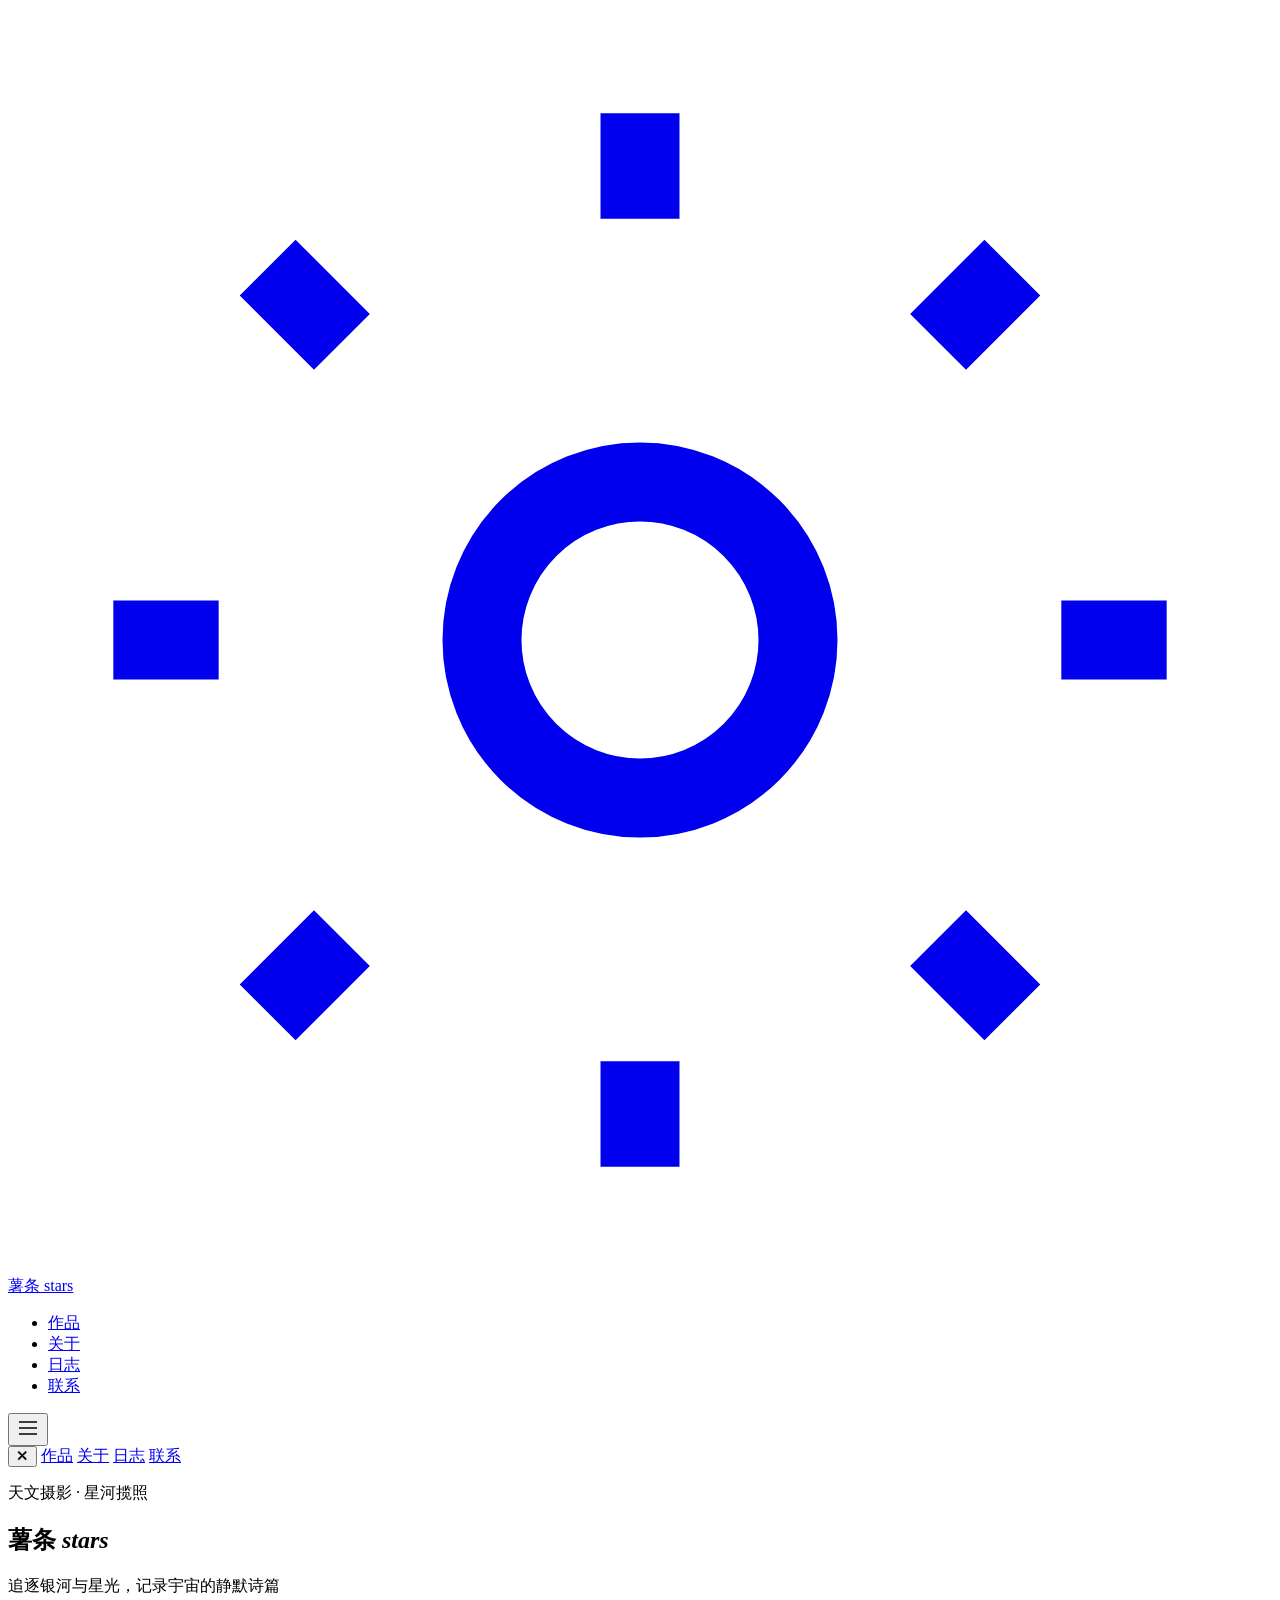
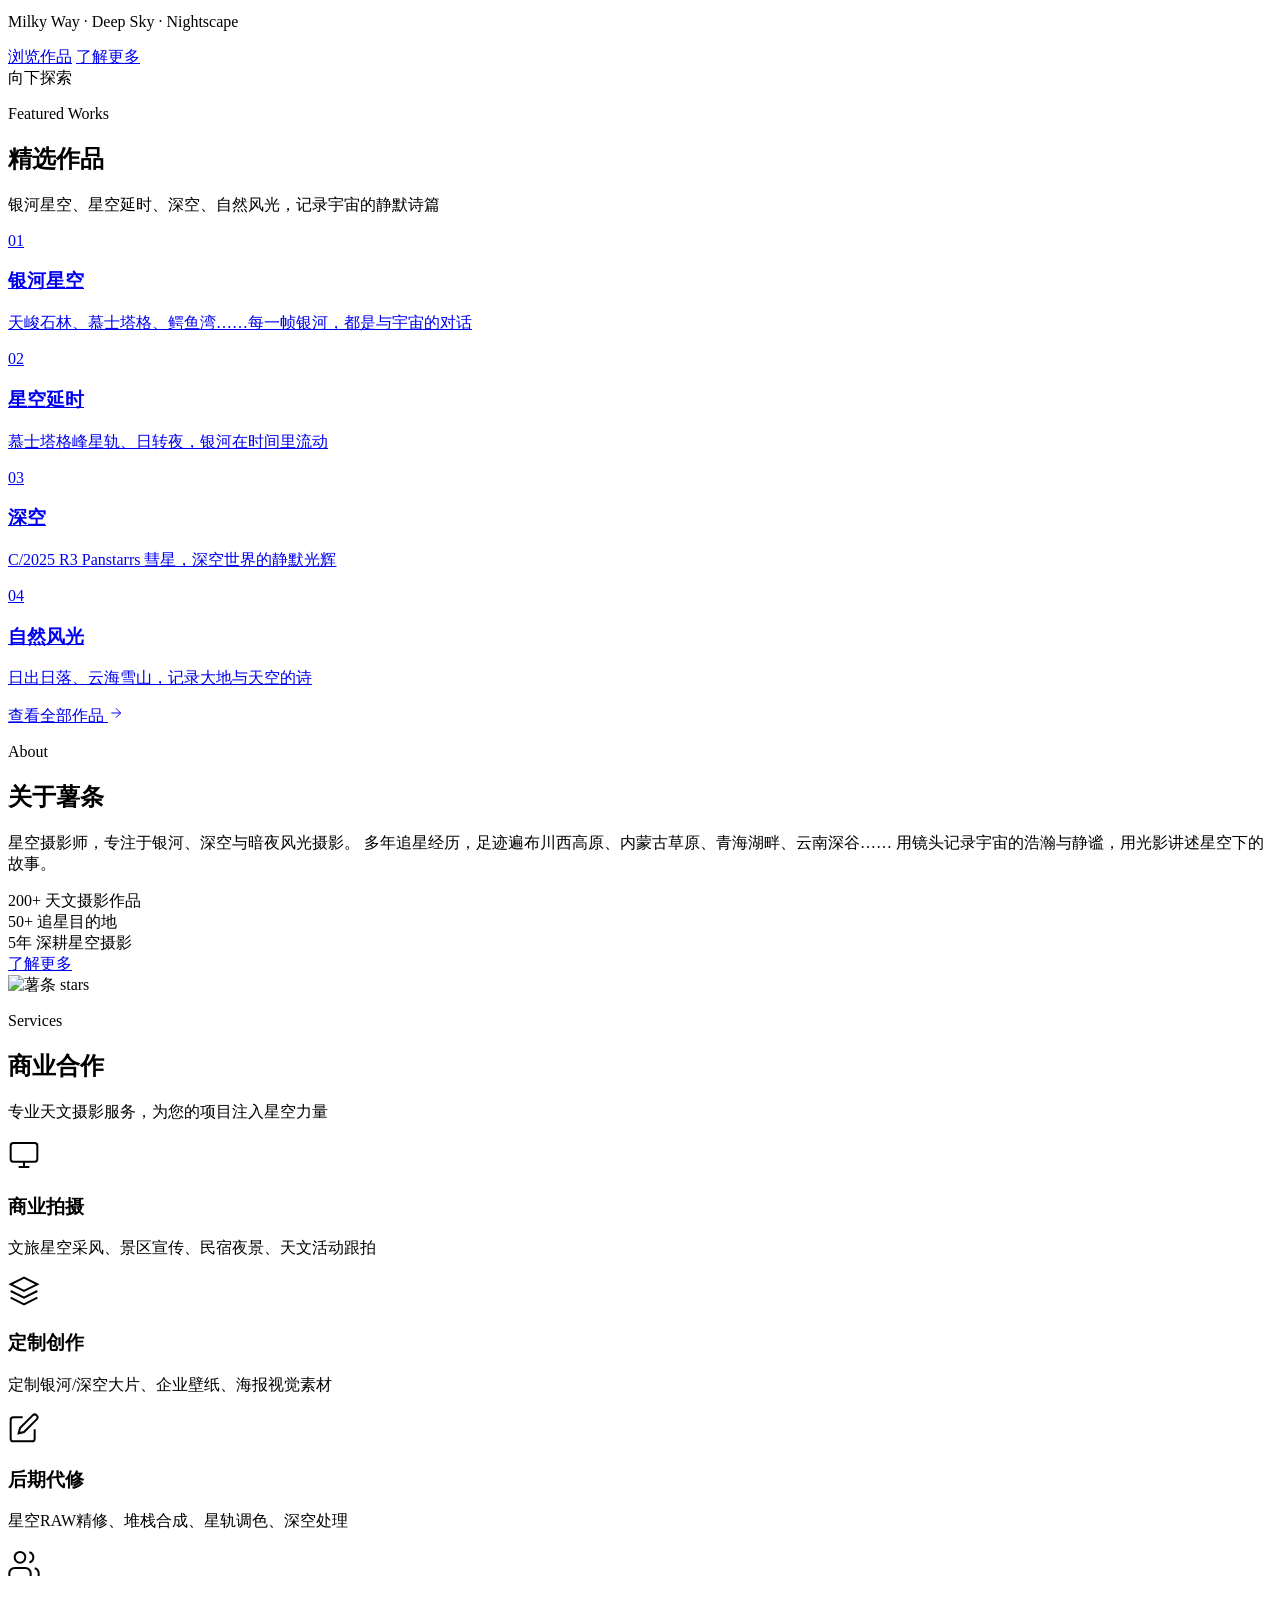
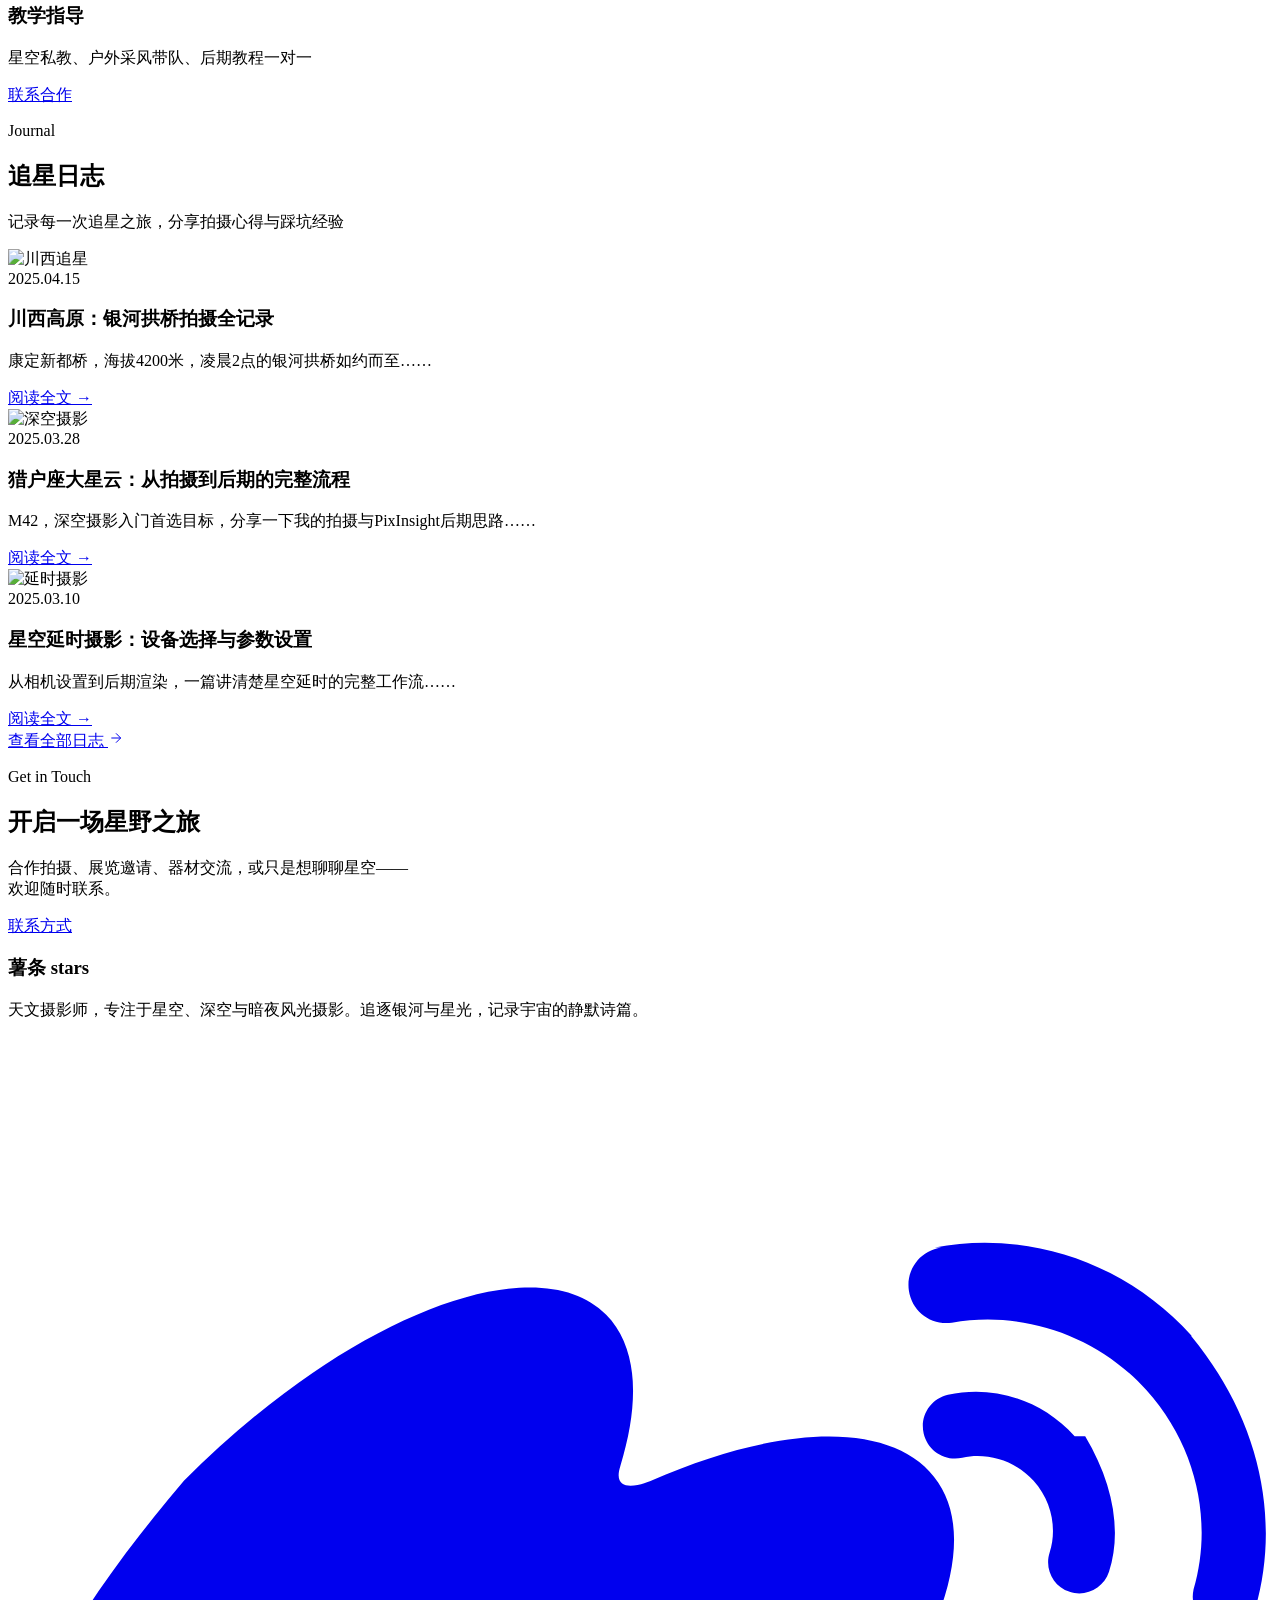
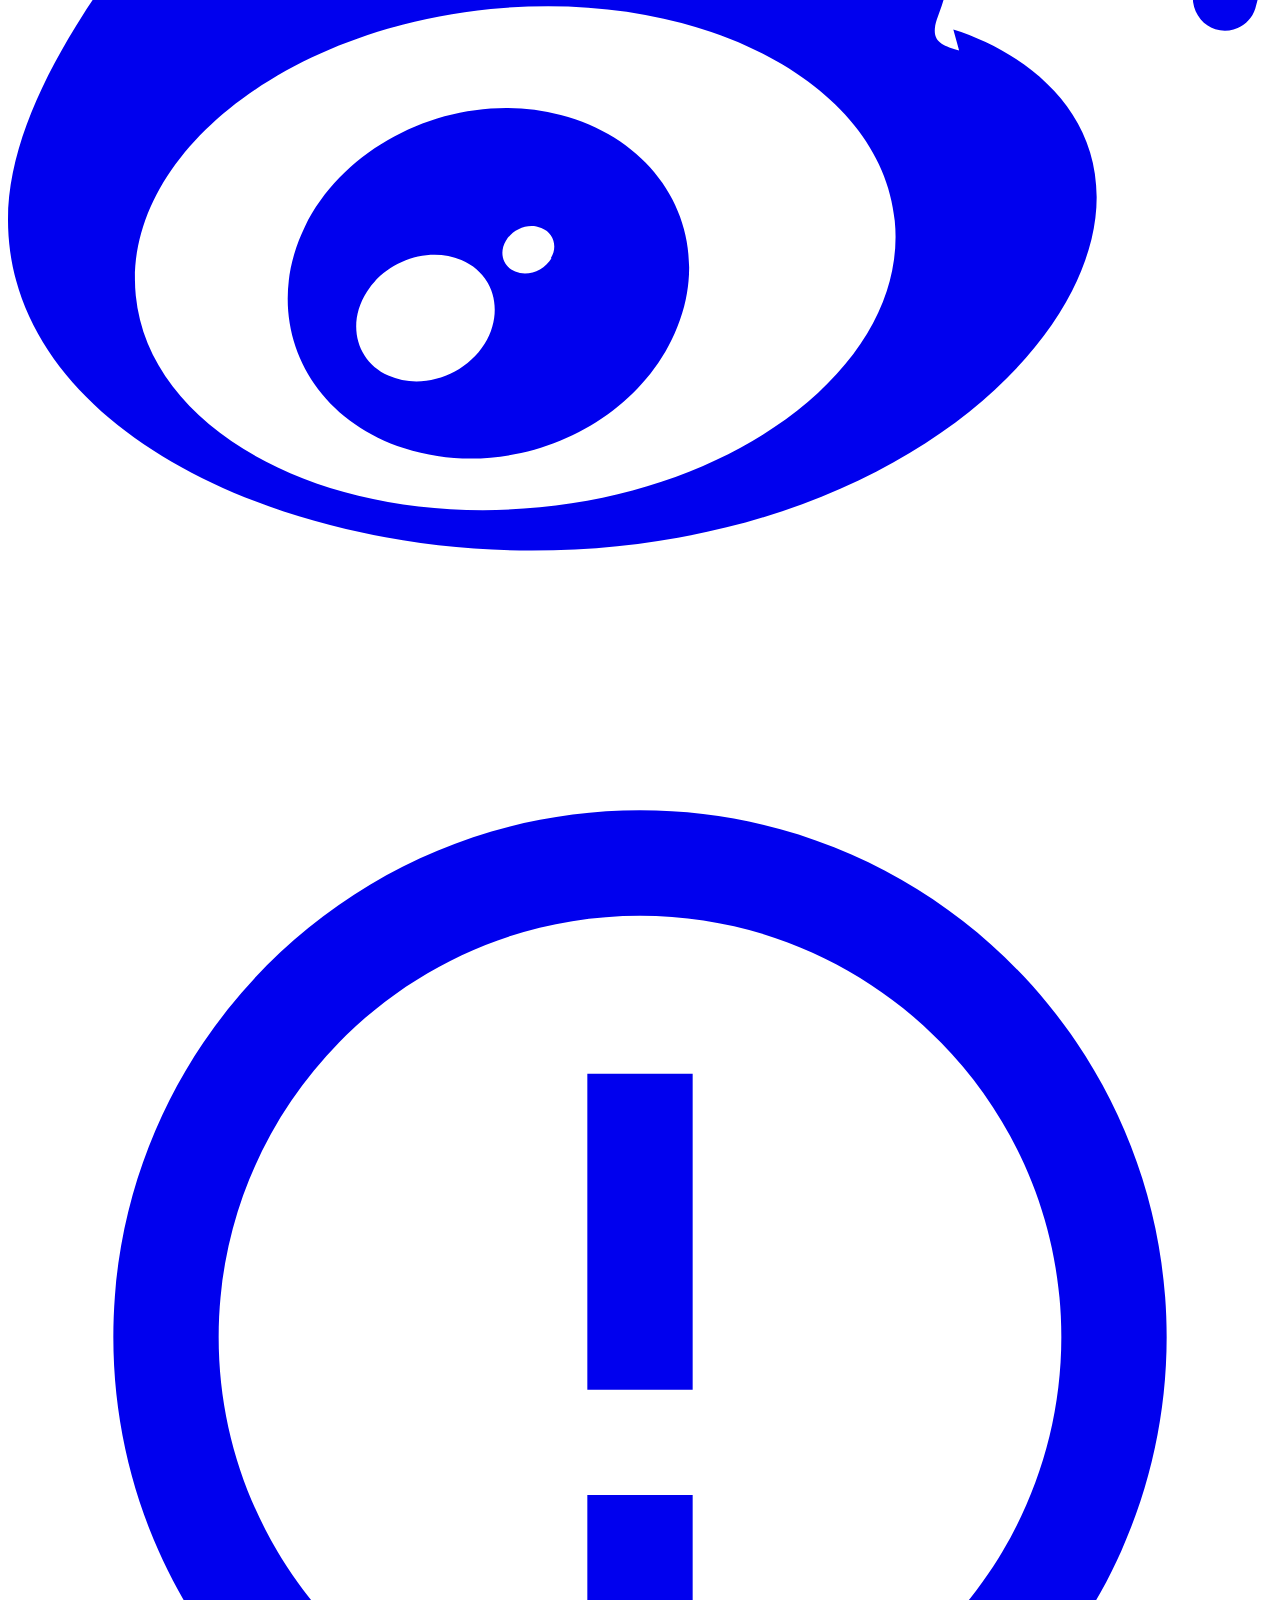
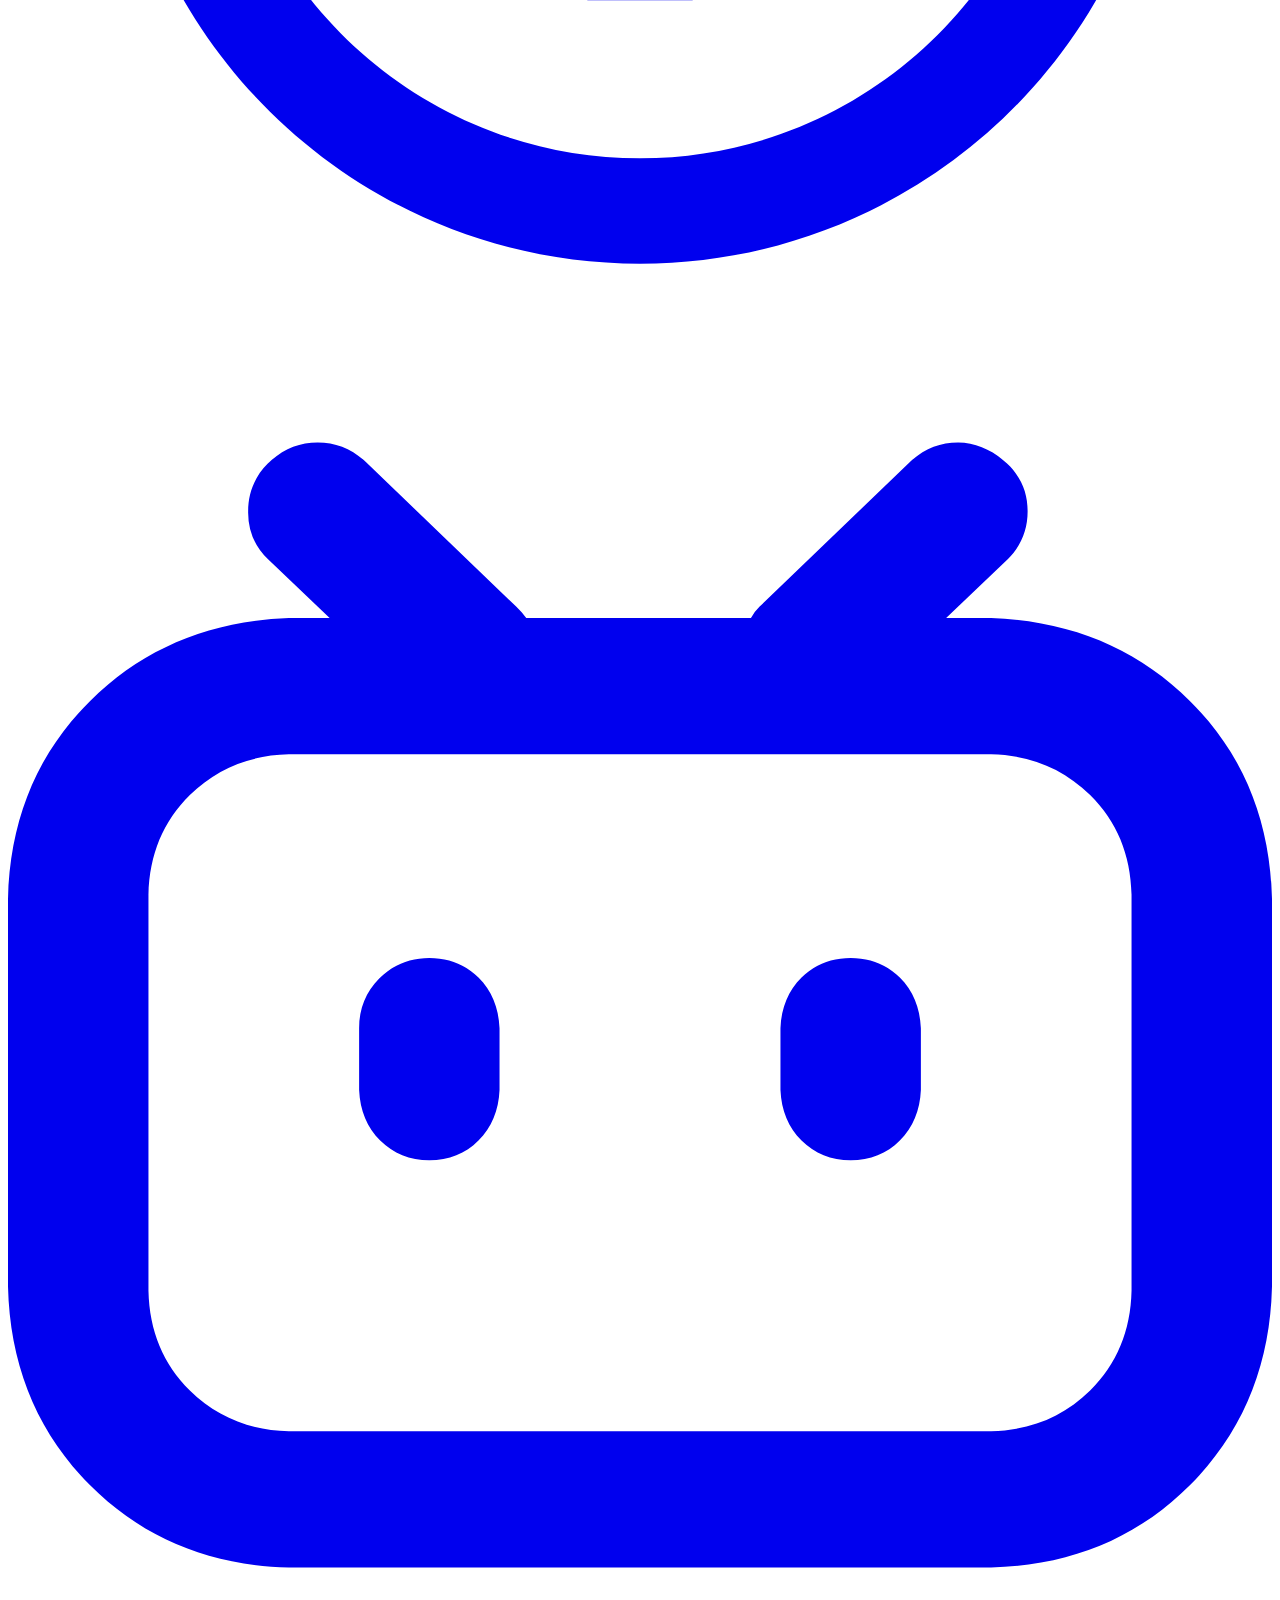
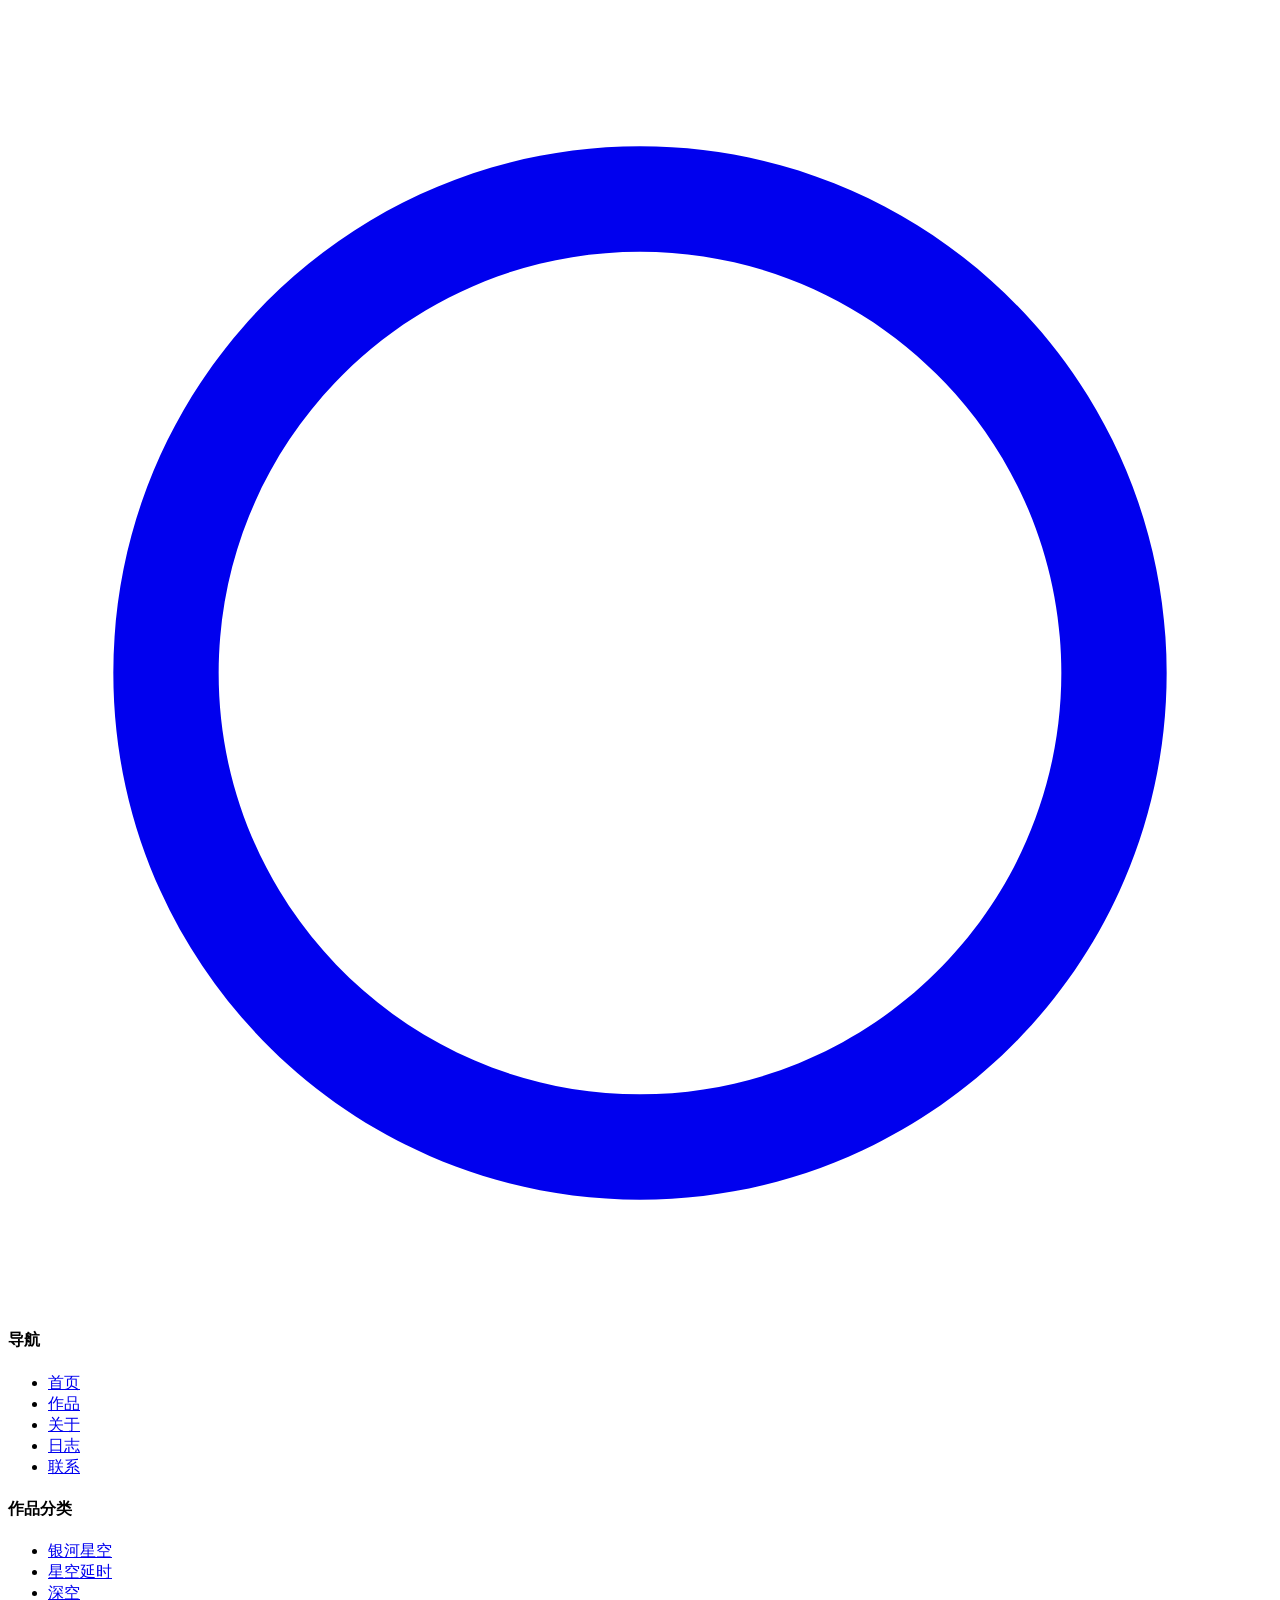
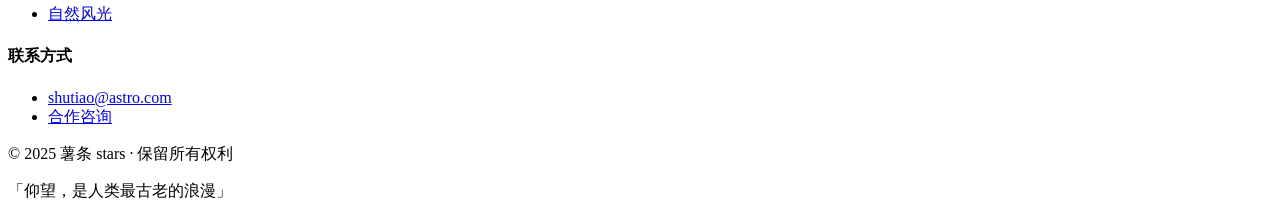
==== index.html @ 017798b6 "Add files via upload" ====
<!DOCTYPE html>
<html lang="zh-CN">
<head>
  <meta charset="UTF-8">
  <meta name="viewport" content="width=device-width, initial-scale=1.0">
  <meta name="description" content="薯条 stars — 天文摄影师，专注于星空、深空、暗夜风光摄影。追逐银河与星光，记录宇宙的静默诗篇。">
  <meta name="keywords" content="天文摄影, 星空摄影, 深空摄影, 银河, 星云, 薯条stars">
  <meta property="og:title" content="薯条 stars — 天文摄影师">
  <meta property="og:description" content="追逐银河与星光，记录宇宙的静默诗篇">
  <meta property="og:type" content="website">
  <title>薯条 stars — 天文摄影师</title>
  
  <!-- Fonts -->
  <link rel="preconnect" href="https://fonts.googleapis.com">
  <link rel="preconnect" href="https://fonts.gstatic.com" crossorigin>
  <link href="https://fonts.googleapis.com/css2?family=Cormorant+Garamond:ital,wght@0,300;0,400;0,500;0,600;1,300;1,400&family=DM+Sans:wght@300;400;500&family=DM+Mono:wght@300;400&display=swap" rel="stylesheet">
  
  <!-- Styles -->
  <link rel="stylesheet" href="css/style.css">
  <link rel="stylesheet" href="css/pages/home.css">
</head>
<body>

  <!-- Navigation -->
  <nav class="nav">
    <a href="index.html" class="nav-logo">
      <div class="nav-logo-icon">
        <svg viewBox="0 0 24 24" fill="none" stroke="currentColor" stroke-width="1.5">
          <circle cx="12" cy="12" r="3"/>
          <path d="M12 2v2m0 16v2M2 12h2m16 0h2"/>
          <path d="M4.93 4.93l1.41 1.41m11.32 11.32l1.41 1.41M4.93 19.07l1.41-1.41m11.32-11.32l1.41-1.41"/>
        </svg>
      </div>
      <span>薯条 stars</span>
    </a>
    
    <ul class="nav-links">
      <li><a href="works.html">作品</a></li>
      <li><a href="about.html">关于</a></li>
      <li><a href="journal.html">日志</a></li>
      <li><a href="contact.html">联系</a></li>
    </ul>
    
    <button class="nav-menu-btn" aria-label="打开菜单">
      <svg viewBox="0 0 24 24" fill="none" stroke="currentColor" stroke-width="1.5" width="24" height="24">
        <line x1="3" y1="6" x2="21" y2="6"/>
        <line x1="3" y1="12" x2="21" y2="12"/>
        <line x1="3" y1="18" x2="21" y2="18"/>
      </svg>
    </button>
  </nav>

  <!-- Mobile Menu -->
  <div class="mobile-menu">
    <button class="mobile-menu-close">✕</button>
    <a href="works.html">作品</a>
    <a href="about.html">关于</a>
    <a href="journal.html">日志</a>
    <a href="contact.html">联系</a>
  </div>

  <!-- Hero Section -->
  <section class="hero" id="hero">
    <div class="starfield">
      <div class="stars-layer stars-1"></div>
      <div class="stars-layer stars-2"></div>
      <div class="stars-layer stars-3"></div>
      <div class="nebula"></div>
    </div>
    
    <div class="hero-content">
      <p class="hero-label">天文摄影 · 星河揽照</p>
      <h1 class="hero-name">
        薯条 <em>stars</em>
      </h1>
      <p class="hero-subtitle">追逐银河与星光，记录宇宙的静默诗篇</p>
      <div class="hero-divider"></div>
      <p class="hero-tagline">Milky Way · Deep Sky · Nightscape</p>
      
      <div class="hero-actions">
        <a href="works.html" class="btn btn-primary">浏览作品</a>
        <a href="about.html" class="btn btn-secondary">了解更多</a>
      </div>
    </div>
    
    <div class="hero-scroll">
      <span>向下探索</span>
      <div class="scroll-line"></div>
    </div>
  </section>

  <!-- Featured Works Section -->
  <section class="section featured-section" id="featured">
    <div class="container">
      <div class="section-header reveal">
        <p class="section-label">Featured Works</p>
        <h2 class="section-title">精选作品</h2>
        <p class="section-subtitle">银河星空、星空延时、深空、自然风光，记录宇宙的静默诗篇</p>
      </div>
      
      <div class="featured-grid">
        <!-- Featured 01 - 银河星空 -->
        <a href="works.html#milkyway" class="featured-card reveal">
          <div class="featured-card-bg" style="background-image: url('works/images/天峻石林银河拱桥.jpg')"></div>
          <div class="featured-card-overlay"></div>
          <div class="featured-card-content">
            <span class="featured-card-num">01</span>
            <h3 class="featured-card-title">银河星空</h3>
            <p class="featured-card-desc">天峻石林、慕士塔格、鳄鱼湾……每一帧银河，都是与宇宙的对话</p>
          </div>
        </a>
        
        <!-- Featured 02 - 星空延时 -->
        <a href="works.html#timelapse" class="featured-card reveal reveal-delay-1">
          <div class="featured-card-bg" style="background-image: url('works/images/新疆鳄鱼湾冬季星空.jpg')"></div>
          <div class="featured-card-overlay"></div>
          <div class="featured-card-content">
            <span class="featured-card-num">02</span>
            <h3 class="featured-card-title">星空延时</h3>
            <p class="featured-card-desc">慕士塔格峰星轨、日转夜，银河在时间里流动</p>
          </div>
        </a>
        
        <!-- Featured 03 - 深空 -->
        <a href="works.html#deepsky" class="featured-card reveal reveal-delay-2">
          <div class="featured-card-bg" style="background-image: url('works/images/深空-Panstars彗星.jpg')"></div>
          <div class="featured-card-overlay"></div>
          <div class="featured-card-content">
            <span class="featured-card-num">03</span>
            <h3 class="featured-card-title">深空</h3>
            <p class="featured-card-desc">C/2025 R3 Panstarrs 彗星，深空世界的静默光辉</p>
          </div>
        </a>
        
        <!-- Featured 04 - 自然风光 -->
        <a href="works.html#landscape" class="featured-card reveal reveal-delay-3">
          <div class="featured-card-bg" style="background-image: url('works/images/星光灌溉翡翠湖.jpg')"></div>
          <div class="featured-card-overlay"></div>
          <div class="featured-card-content">
            <span class="featured-card-num">04</span>
            <h3 class="featured-card-title">自然风光</h3>
            <p class="featured-card-desc">日出日落、云海雪山，记录大地与天空的诗</p>
          </div>
        </a>
      </div>
      
      <div class="section-footer reveal">
        <a href="works.html" class="btn btn-ghost">
          查看全部作品
          <svg width="16" height="16" viewBox="0 0 24 24" fill="none" stroke="currentColor" stroke-width="1.5">
            <path d="M5 12h14m-7-7l7 7-7 7"/>
          </svg>
        </a>
      </div>
    </div>
  </section>

  <!-- About Preview Section -->
  <section class="section about-preview-section">
    <div class="container">
      <div class="about-preview-grid">
        <div class="about-preview-content reveal">
          <p class="section-label">About</p>
          <h2 class="section-title">关于薯条</h2>
          <p class="about-preview-text">
            星空摄影师，专注于银河、深空与暗夜风光摄影。
            多年追星经历，足迹遍布川西高原、内蒙古草原、青海湖畔、云南深谷……
            用镜头记录宇宙的浩瀚与静谧，用光影讲述星空下的故事。
          </p>
          <div class="about-preview-stats">
            <div class="stat-item">
              <span class="stat-num">200+</span>
              <span class="stat-label">天文摄影作品</span>
            </div>
            <div class="stat-item">
              <span class="stat-num">50+</span>
              <span class="stat-label">追星目的地</span>
            </div>
            <div class="stat-item">
              <span class="stat-num">5年</span>
              <span class="stat-label">深耕星空摄影</span>
            </div>
          </div>
          <a href="about.html" class="btn btn-secondary">了解更多</a>
        </div>
        <div class="about-preview-image reveal reveal-delay-2">
          <div class="about-image-frame">
            <img src="https://images.unsplash.com/photo-1451187580459-43490279c0fa?w=600&q=80" alt="薯条 stars">
          </div>
        </div>
      </div>
    </div>
  </section>

  <!-- Services Preview Section -->
  <section class="section services-preview-section">
    <div class="container">
      <div class="section-header text-center reveal">
        <p class="section-label">Services</p>
        <h2 class="section-title">商业合作</h2>
        <p class="section-subtitle">专业天文摄影服务，为您的项目注入星空力量</p>
      </div>
      
      <div class="services-grid">
        <div class="service-card reveal">
          <div class="service-icon">
            <svg viewBox="0 0 24 24" fill="none" stroke="currentColor" stroke-width="1.5" width="32" height="32">
              <rect x="2" y="3" width="20" height="14" rx="2"/>
              <path d="M8 21h8m-4-4v4"/>
            </svg>
          </div>
          <h3 class="service-title">商业拍摄</h3>
          <p class="service-desc">文旅星空采风、景区宣传、民宿夜景、天文活动跟拍</p>
        </div>
        
        <div class="service-card reveal reveal-delay-1">
          <div class="service-icon">
            <svg viewBox="0 0 24 24" fill="none" stroke="currentColor" stroke-width="1.5" width="32" height="32">
              <path d="M12 2L2 7l10 5 10-5-10-5z"/>
              <path d="M2 17l10 5 10-5"/>
              <path d="M2 12l10 5 10-5"/>
            </svg>
          </div>
          <h3 class="service-title">定制创作</h3>
          <p class="service-desc">定制银河/深空大片、企业壁纸、海报视觉素材</p>
        </div>
        
        <div class="service-card reveal reveal-delay-2">
          <div class="service-icon">
            <svg viewBox="0 0 24 24" fill="none" stroke="currentColor" stroke-width="1.5" width="32" height="32">
              <path d="M11 4H4a2 2 0 00-2 2v14a2 2 0 002 2h14a2 2 0 002-2v-7"/>
              <path d="M18.5 2.5a2.121 2.121 0 013 3L12 15l-4 1 1-4 9.5-9.5z"/>
            </svg>
          </div>
          <h3 class="service-title">后期代修</h3>
          <p class="service-desc">星空RAW精修、堆栈合成、星轨调色、深空处理</p>
        </div>
        
        <div class="service-card reveal reveal-delay-3">
          <div class="service-icon">
            <svg viewBox="0 0 24 24" fill="none" stroke="currentColor" stroke-width="1.5" width="32" height="32">
              <path d="M17 21v-2a4 4 0 00-4-4H5a4 4 0 00-4 4v2"/>
              <circle cx="9" cy="7" r="4"/>
              <path d="M23 21v-2a4 4 0 00-3-3.87m-4-12a4 4 0 010 7.75"/>
            </svg>
          </div>
          <h3 class="service-title">教学指导</h3>
          <p class="service-desc">星空私教、户外采风带队、后期教程一对一</p>
        </div>
      </div>
      
      <div class="section-footer text-center reveal">
        <a href="contact.html" class="btn btn-primary">联系合作</a>
      </div>
    </div>
  </section>

  <!-- Journal Preview Section -->
  <section class="section journal-preview-section">
    <div class="container">
      <div class="section-header reveal">
        <p class="section-label">Journal</p>
        <h2 class="section-title">追星日志</h2>
        <p class="section-subtitle">记录每一次追星之旅，分享拍摄心得与踩坑经验</p>
      </div>
      
      <div class="journal-grid">
        <article class="journal-card reveal">
          <div class="journal-card-image">
            <img src="https://images.unsplash.com/photo-1419242902214-272b3f66ee7a?w=600&q=80" alt="川西追星">
          </div>
          <div class="journal-card-content">
            <span class="journal-card-date">2025.04.15</span>
            <h3 class="journal-card-title">川西高原：银河拱桥拍摄全记录</h3>
            <p class="journal-card-excerpt">康定新都桥，海拔4200米，凌晨2点的银河拱桥如约而至……</p>
            <a href="journal.html" class="journal-card-link">阅读全文 →</a>
          </div>
        </article>
        
        <article class="journal-card reveal reveal-delay-1">
          <div class="journal-card-image">
            <img src="https://images.unsplash.com/photo-1462331940025-496dfbfc7564?w=600&q=80" alt="深空摄影">
          </div>
          <div class="journal-card-content">
            <span class="journal-card-date">2025.03.28</span>
            <h3 class="journal-card-title">猎户座大星云：从拍摄到后期的完整流程</h3>
            <p class="journal-card-excerpt">M42，深空摄影入门首选目标，分享一下我的拍摄与PixInsight后期思路……</p>
            <a href="journal.html" class="journal-card-link">阅读全文 →</a>
          </div>
        </article>
        
        <article class="journal-card reveal reveal-delay-2">
          <div class="journal-card-image">
            <img src="https://images.unsplash.com/photo-1507400492013-162706c8c05e?w=600&q=80" alt="延时摄影">
          </div>
          <div class="journal-card-content">
            <span class="journal-card-date">2025.03.10</span>
            <h3 class="journal-card-title">星空延时摄影：设备选择与参数设置</h3>
            <p class="journal-card-excerpt">从相机设置到后期渲染，一篇讲清楚星空延时的完整工作流……</p>
            <a href="journal.html" class="journal-card-link">阅读全文 →</a>
          </div>
        </article>
      </div>
      
      <div class="section-footer reveal">
        <a href="journal.html" class="btn btn-ghost">
          查看全部日志
          <svg width="16" height="16" viewBox="0 0 24 24" fill="none" stroke="currentColor" stroke-width="1.5">
            <path d="M5 12h14m-7-7l7 7-7 7"/>
          </svg>
        </a>
      </div>
    </div>
  </section>

  <!-- CTA Section -->
  <section class="section cta-section">
    <div class="container-narrow text-center">
      <div class="reveal">
        <p class="section-label">Get in Touch</p>
        <h2 class="section-title">开启一场星野之旅</h2>
        <p class="section-subtitle mb-xl">
          合作拍摄、展览邀请、器材交流，或只是想聊聊星空——<br>
          欢迎随时联系。
        </p>
        <a href="contact.html" class="btn btn-primary">联系方式</a>
      </div>
    </div>
  </section>

  <!-- Footer -->
  <footer class="footer">
    <div class="container">
      <div class="footer-grid">
        <div class="footer-brand-col">
          <h3 class="footer-brand">薯条 stars</h3>
          <p class="footer-desc">天文摄影师，专注于星空、深空与暗夜风光摄影。追逐银河与星光，记录宇宙的静默诗篇。</p>
          <div class="social-links">
            <a href="#" class="social-link" aria-label="微博">
              <svg viewBox="0 0 24 24" fill="currentColor">
                <path d="M10.098 20.323c-3.977.391-7.414-1.406-7.672-4.02-.259-2.609 2.759-5.047 6.74-5.441 3.979-.394 7.413 1.404 7.671 4.018.259 2.6-2.759 5.049-6.739 5.443zM9.05 17.219c-.384.616-1.208.884-1.829.602-.612-.279-.793-.991-.406-1.593.379-.595 1.176-.861 1.793-.601.622.263.82.972.442 1.592zm1.27-1.627c-.141.237-.449.353-.689.253-.236-.09-.313-.361-.177-.586.138-.227.436-.346.672-.24.239.09.315.36.18.573h.014zm.176-2.719c-1.893-.493-4.033.45-4.857 2.118-.836 1.704-.026 3.591 1.886 4.21 1.983.64 4.318-.341 5.132-2.179.8-1.793-.201-3.642-2.161-4.149zm7.563-1.224c-.346-.105-.579-.18-.401-.649.386-1.026.426-1.911.003-2.543-.793-1.188-2.962-1.125-5.451-.032 0 0-.782.344-.583-.281.381-1.236.324-2.272-.269-2.871-1.349-1.361-4.938.051-8.018 3.155C1.603 10.476 0 12.815 0 14.858c0 3.908 5.023 6.286 9.94 6.286 6.445 0 10.731-3.74 10.731-6.71 0-1.795-1.515-2.81-2.722-3.185zM22.469 5.668c-1.273-1.414-3.154-2.002-4.873-1.671l.122-.0016c-.396.057-.67.42-.613.816.057.396.42.67.816.613 1.304-.233 2.733.213 3.697 1.283.967 1.073 1.262 2.523.893 3.78-.07.325.097.657.412.758.318.1.66-.077.76-.395.482-1.674.1-3.575-1.214-5.168zm-2.216 1.912c-.632-.701-1.558-.979-2.406-.786-.33.075-.537.404-.461.734.075.33.404.537.734.461.467-.106 1.005.052 1.353.438.347.385.449.911.305 1.361-.101.311.069.646.38.747.311.102.646-.069.747-.38.256-.794.063-1.712-.452-2.575z"/>
              </svg>
            </a>
            <a href="#" class="social-link" aria-label="小红书">
              <svg viewBox="0 0 24 24" fill="currentColor">
                <path d="M12 2C6.48 2 2 6.48 2 12s4.48 10 10 10 10-4.48 10-10S17.52 2 12 2zm0 18c-4.41 0-8-3.59-8-8s3.59-8 8-8 8 3.59 8 8-3.59 8-8 8zm-1-13h2v6h-2zm0 8h2v2h-2z"/>
              </svg>
            </a>
            <a href="#" class="social-link" aria-label="B站">
              <svg viewBox="0 0 24 24" fill="currentColor">
                <path d="M17.813 4.653h.854c1.51.054 2.769.578 3.773 1.574 1.004.995 1.524 2.249 1.56 3.76v7.36c-.036 1.51-.556 2.769-1.56 3.773s-2.262 1.524-3.773 1.56H5.333c-1.51-.036-2.769-.556-3.773-1.56S.036 18.858 0 17.347v-7.36c.036-1.511.556-2.765 1.56-3.76 1.004-.996 2.262-1.52 3.773-1.574h.774l-1.174-1.12a1.234 1.234 0 0 1-.373-.906c0-.356.124-.658.373-.907l.027-.027c.267-.249.573-.373.92-.373.347 0 .653.124.92.373L9.653 4.44c.071.071.134.142.187.213h4.267a.836.836 0 0 1 .16-.213l2.853-2.747c.267-.249.573-.373.92-.373.347 0 .662.151.929.4.267.249.391.551.391.907 0 .355-.124.657-.373.906L17.813 4.653zM5.333 7.24c-.746.018-1.373.276-1.88.773-.506.498-.769 1.13-.786 1.894v7.52c.017.764.28 1.395.786 1.893.507.498 1.134.756 1.88.773h13.334c.746-.017 1.373-.275 1.88-.773.506-.498.769-1.129.786-1.893v-7.52c-.017-.765-.28-1.396-.786-1.894-.507-.497-1.134-.755-1.88-.773H5.333zM8 11.107c.373 0 .684.124.933.373.25.249.383.569.4.96v1.173c-.017.391-.15.711-.4.96-.249.25-.56.374-.933.374s-.684-.125-.933-.374c-.25-.249-.383-.569-.4-.96V12.44c0-.373.129-.689.386-.947.258-.257.574-.386.947-.386zm8 0c.373 0 .684.124.933.373.25.249.383.569.4.96v1.173c-.017.391-.15.711-.4.96-.249.25-.56.374-.933.374s-.684-.125-.933-.374c-.25-.249-.383-.569-.4-.96V12.44c.017-.391.15-.711.4-.96.249-.249.56-.373.933-.373z"/>
              </svg>
            </a>
            <a href="#" class="social-link" aria-label="500px">
              <svg viewBox="0 0 24 24" fill="currentColor">
                <path d="M12 2C6.48 2 2 6.48 2 12s4.48 10 10 10 10-4.48 10-10S17.52 2 12 2zm0 18c-4.41 0-8-3.59-8-8s3.59-8 8-8 8 3.59 8 8-3.59 8-8 8z"/>
              </svg>
            </a>
          </div>
        </div>
        
        <div class="footer-nav-col">
          <h4 class="footer-title">导航</h4>
          <ul class="footer-links">
            <li><a href="index.html">首页</a></li>
            <li><a href="works.html">作品</a></li>
            <li><a href="about.html">关于</a></li>
            <li><a href="journal.html">日志</a></li>
            <li><a href="contact.html">联系</a></li>
          </ul>
        </div>
        
        <div class="footer-nav-col">
          <h4 class="footer-title">作品分类</h4>
          <ul class="footer-links">
            <li><a href="works.html#milkyway">银河星空</a></li>
            <li><a href="works.html#timelapse">星空延时</a></li>
            <li><a href="works.html#deepsky">深空</a></li>
            <li><a href="works.html#landscape">自然风光</a></li>
          </ul>
        </div>
        
        <div class="footer-nav-col">
          <h4 class="footer-title">联系方式</h4>
          <ul class="footer-links">
            <li><a href="mailto:shutiao@astro.com">shutiao@astro.com</a></li>
            <li><a href="contact.html">合作咨询</a></li>
          </ul>
        </div>
      </div>
      
      <div class="footer-bottom">
        <p class="footer-copyright">© 2025 薯条 stars · 保留所有权利</p>
        <p class="footer-quote">「仰望，是人类最古老的浪漫」</p>
      </div>
    </div>
  </footer>

  <!-- Scripts -->
  <script src="js/main.js"></script>
</body>
</html>
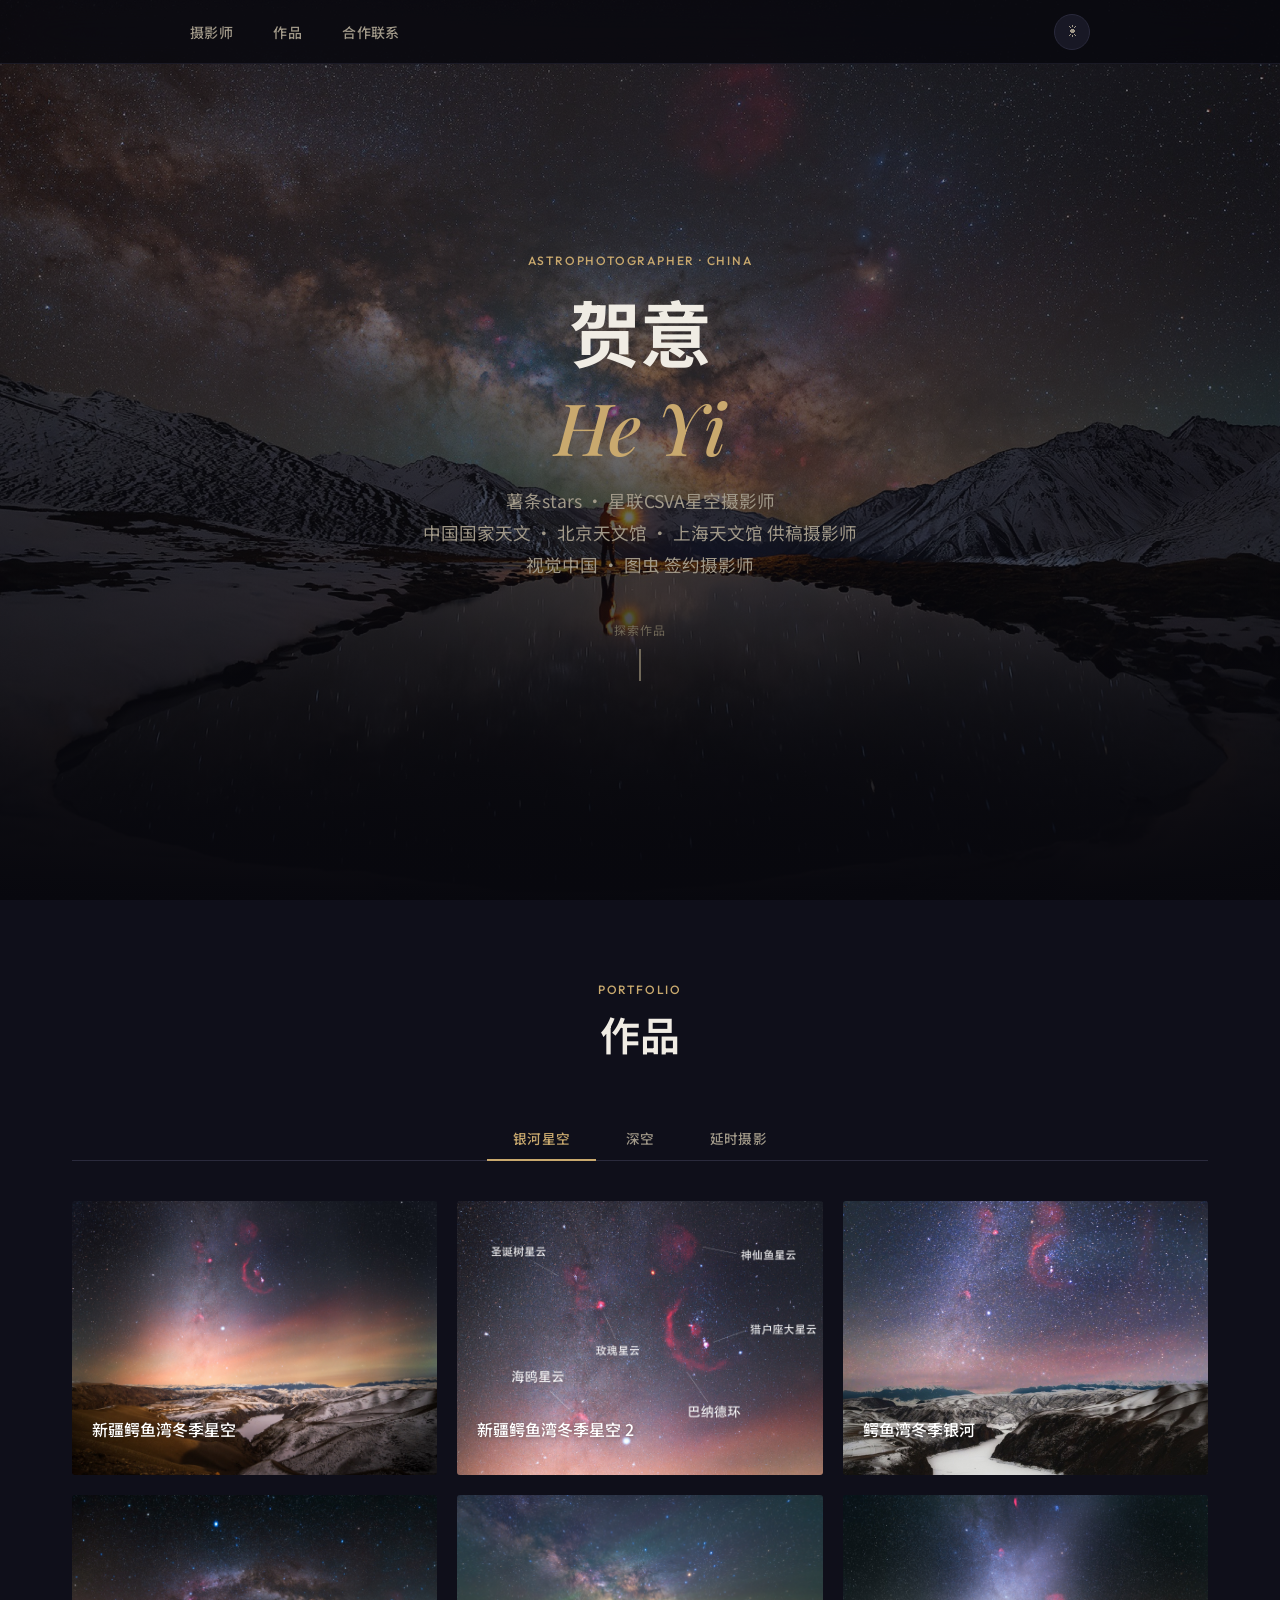
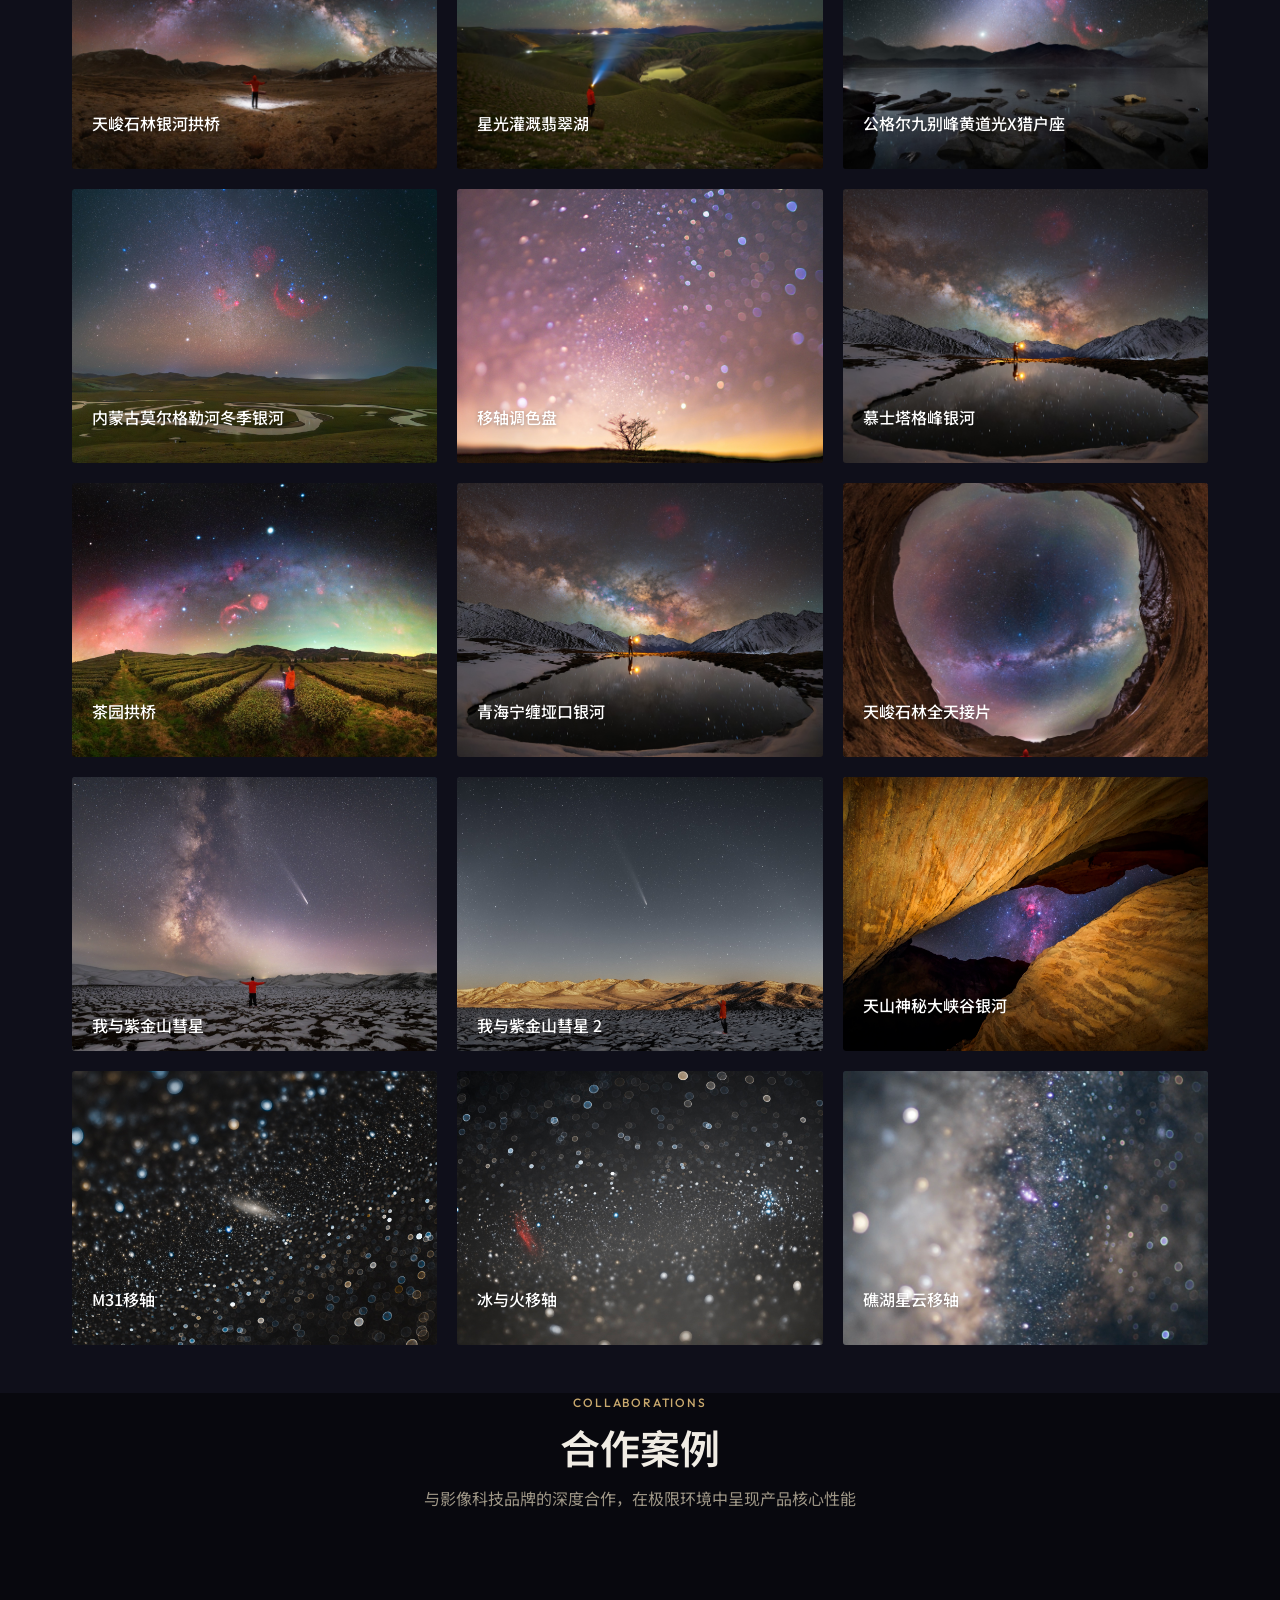
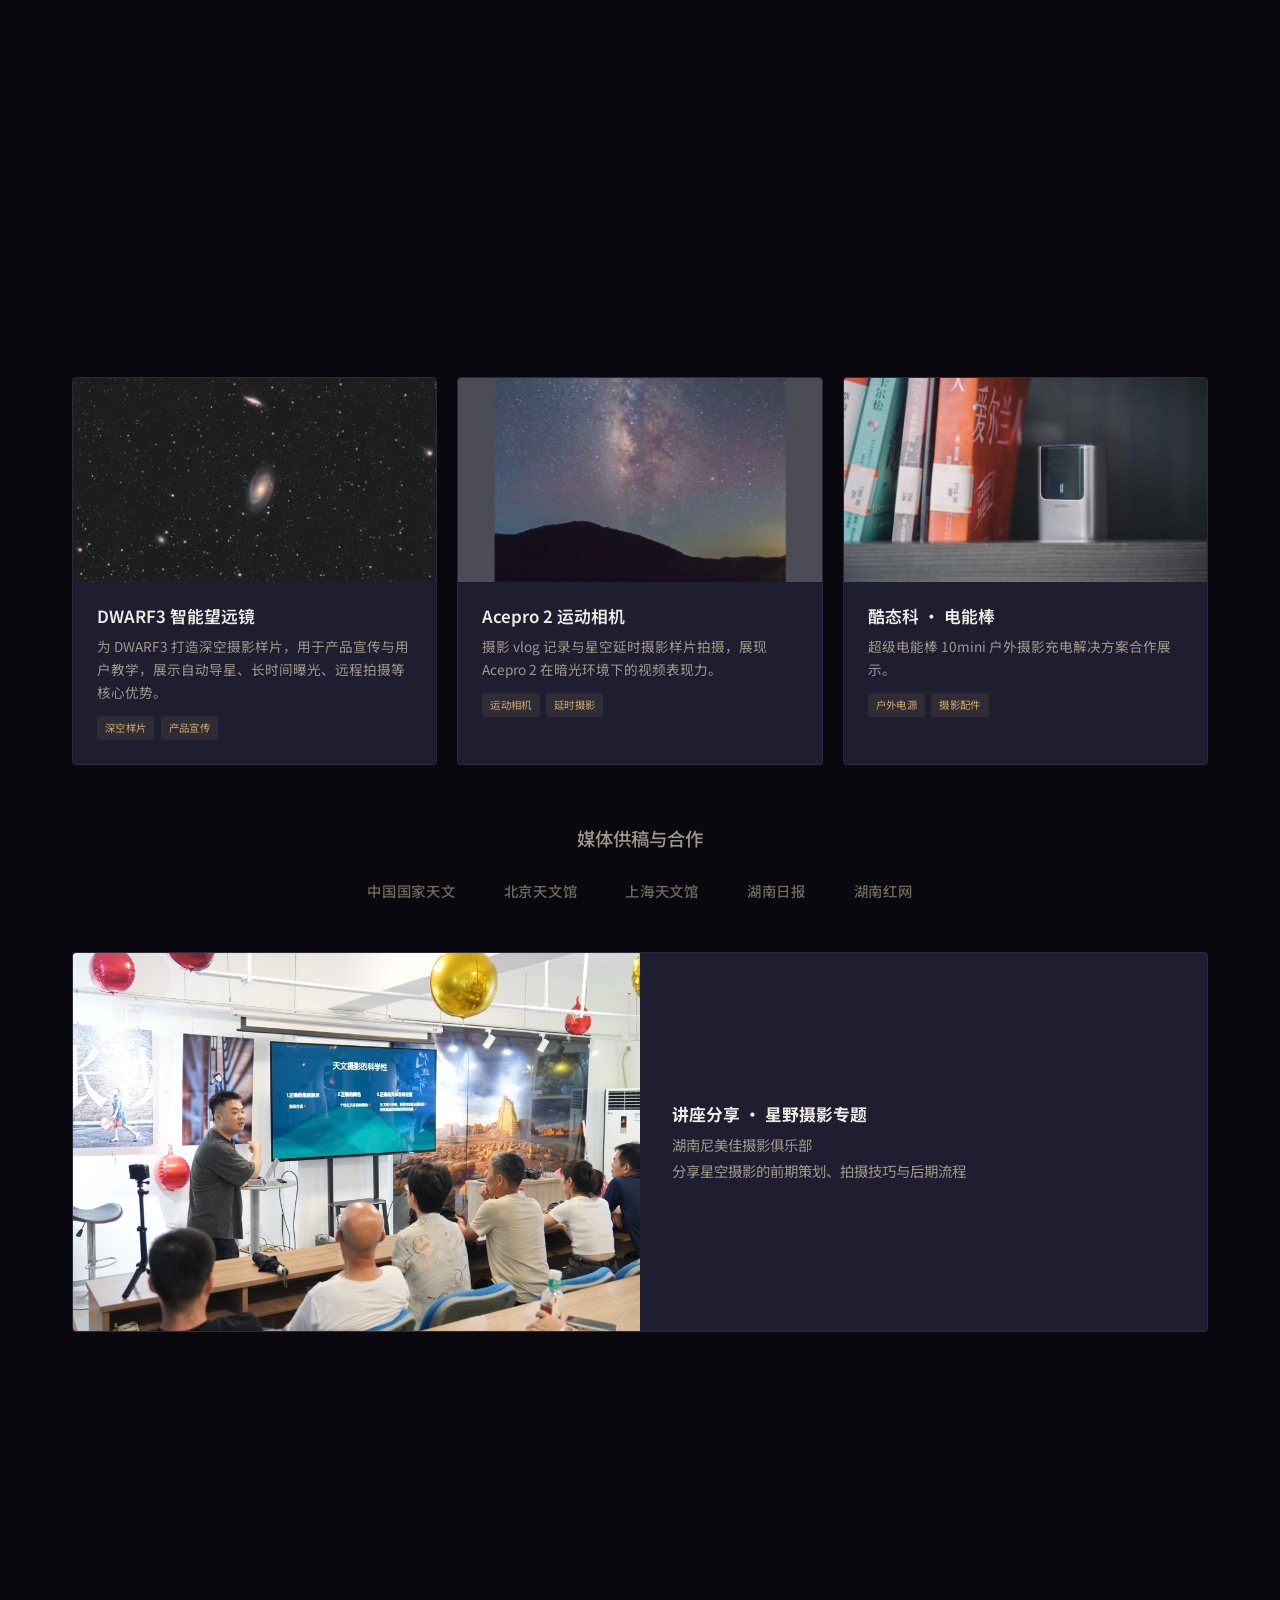
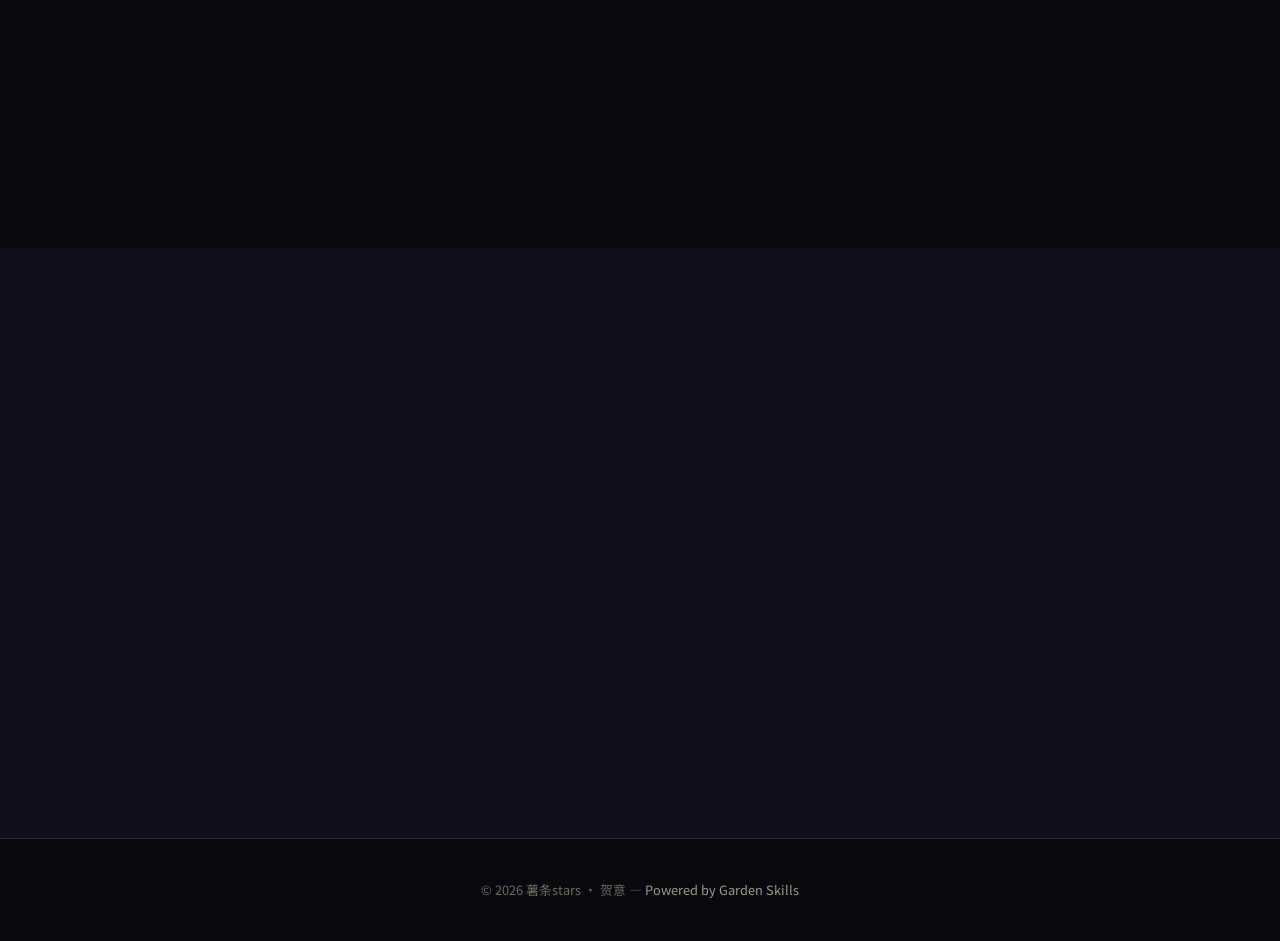
==== commit d2ba2b80: "薯条stars 星空摄影师作品展示页 响应式单页作品集，含银河星空/深空/延时摄影分类展示、 合作案例、讲座分享、联系方式。支持暗/亮主题切换、 图片灯箱预览、标签导航分类。" ====
--- a/index.html
+++ b/index.html
@@ -1,402 +1,1388 @@
 <!DOCTYPE html>
-<html lang="zh-CN">
+<html lang="zh-CN" data-theme="dark">
 <head>
-  <meta charset="UTF-8">
-  <meta name="viewport" content="width=device-width, initial-scale=1.0">
-  <meta name="description" content="薯条 stars — 天文摄影师，专注于星空、深空、暗夜风光摄影。追逐银河与星光，记录宇宙的静默诗篇。">
-  <meta name="keywords" content="天文摄影, 星空摄影, 深空摄影, 银河, 星云, 薯条stars">
-  <meta property="og:title" content="薯条 stars — 天文摄影师">
-  <meta property="og:description" content="追逐银河与星光，记录宇宙的静默诗篇">
-  <meta property="og:type" content="website">
-  <title>薯条 stars — 天文摄影师</title>
-  
-  <!-- Fonts -->
-  <link rel="preconnect" href="https://fonts.googleapis.com">
-  <link rel="preconnect" href="https://fonts.gstatic.com" crossorigin>
-  <link href="https://fonts.googleapis.com/css2?family=Cormorant+Garamond:ital,wght@0,300;0,400;0,500;0,600;1,300;1,400&family=DM+Sans:wght@300;400;500&family=DM+Mono:wght@300;400&display=swap" rel="stylesheet">
-  
-  <!-- Styles -->
-  <link rel="stylesheet" href="css/style.css">
-  <link rel="stylesheet" href="css/pages/home.css">
+<meta charset="UTF-8">
+<meta name="viewport" content="width=device-width, initial-scale=1.0">
+<title>薯条stars | 贺意 — 星空摄影师</title>
+<link rel="preconnect" href="https://fonts.googleapis.com">
+<link rel="preconnect" href="https://fonts.gstatic.com" crossorigin>
+<link href="https://fonts.googleapis.com/css2?family=Noto+Sans+SC:wght@300;400;500;600;700&family=Outfit:wght@300;400;500;600;700&family=Playfair+Display:ital,wght@0,500;0,600;0,700;1,400&display=swap" rel="stylesheet">
+<style>
+/* ===== RESET & BASE ===== */
+*, *::before, *::after { box-sizing: border-box; margin: 0; padding: 0; }
+html { scroll-behavior: smooth; scroll-padding-top: 64px; }
+
+/* ===== THEME TOKENS ===== */
+:root {
+  --bg-primary: #08080e;
+  --bg-secondary: #0f0f1a;
+  --bg-surface: #181825;
+  --bg-card: #1e1e30;
+  --text-primary: #f0ece4;
+  --text-secondary: #a09888;
+  --text-muted: #706858;
+  --accent: #c9a96e;
+  --accent-hover: #dcc084;
+  --accent-dim: #8a7a5a;
+  --border: #2a2a3c;
+  --border-light: #3a3a4c;
+  --nav-bg: rgba(8,8,14,0.82);
+  --nav-border: rgba(42,42,60,0.5);
+  --glow: rgba(201,169,110,0.08);
+  --shadow: 0 4px 40px rgba(0,0,0,0.5);
+  --overlay: rgba(0,0,0,0.6);
+  --lightbox-bg: rgba(0,0,0,0.92);
+  --tag-bg: rgba(201,169,110,0.1);
+  --tag-text: var(--accent);
+  --card-hover-transform: translateY(-4px);
+}
+
+[data-theme="light"] {
+  --bg-primary: #f8f6f1;
+  --bg-secondary: #f0ede6;
+  --bg-surface: #ffffff;
+  --bg-card: #ffffff;
+  --text-primary: #1a1a24;
+  --text-secondary: #6b6570;
+  --text-muted: #9a949e;
+  --accent: #b8944e;
+  --accent-hover: #a07e3a;
+  --accent-dim: #8a7a5a;
+  --border: #e0ddd5;
+  --border-light: #eae7df;
+  --nav-bg: rgba(248,246,241,0.85);
+  --nav-border: rgba(224,221,213,0.6);
+  --glow: rgba(184,148,78,0.06);
+  --shadow: 0 4px 40px rgba(0,0,0,0.06);
+  --overlay: rgba(0,0,0,0.3);
+  --lightbox-bg: rgba(0,0,0,0.85);
+  --tag-bg: rgba(184,148,78,0.1);
+  --tag-text: var(--accent);
+  --card-hover-transform: translateY(-3px);
+}
+
+body {
+  font-family: 'Noto Sans SC', 'Outfit', system-ui, -apple-system, sans-serif;
+  background: var(--bg-primary);
+  color: var(--text-primary);
+  line-height: 1.7;
+  -webkit-font-smoothing: antialiased;
+  transition: background 0.4s, color 0.4s;
+  overflow-x: hidden;
+}
+
+/* ===== TYPOGRAPHY ===== */
+h1, h2, h3 {
+  font-family: 'Outfit', 'Noto Sans SC', sans-serif;
+  font-weight: 600;
+  line-height: 1.2;
+}
+.section-label {
+  font-family: 'Outfit', sans-serif;
+  font-size: 0.75rem;
+  font-weight: 500;
+  letter-spacing: 0.15em;
+  text-transform: uppercase;
+  color: var(--accent);
+  margin-bottom: 0.75rem;
+}
+
+/* ===== NAVIGATION ===== */
+nav {
+  position: fixed;
+  top: 0; left: 0; right: 0;
+  z-index: 1000;
+  padding: 0 2rem;
+  height: 64px;
+  display: flex;
+  align-items: center;
+  justify-content: center;
+  background: var(--nav-bg);
+  backdrop-filter: blur(20px) saturate(1.4);
+  -webkit-backdrop-filter: blur(20px) saturate(1.4);
+  border-bottom: 1px solid var(--nav-border);
+  transition: background 0.4s, border-color 0.4s;
+}
+.nav-inner {
+  max-width: 900px;
+  width: 100%;
+  display: flex;
+  align-items: center;
+  justify-content: space-between;
+}
+.nav-links {
+  display: flex;
+  gap: 2.5rem;
+  list-style: none;
+}
+.nav-links a {
+  text-decoration: none;
+  color: var(--text-secondary);
+  font-size: 0.875rem;
+  font-weight: 500;
+  font-family: 'Noto Sans SC', sans-serif;
+  letter-spacing: 0.03em;
+  transition: color 0.3s;
+  position: relative;
+}
+.nav-links a::after {
+  content: '';
+  position: absolute;
+  bottom: -4px;
+  left: 0;
+  width: 0;
+  height: 1.5px;
+  background: var(--accent);
+  transition: width 0.35s ease;
+}
+.nav-links a:hover { color: var(--accent); }
+.nav-links a:hover::after { width: 100%; }
+
+.theme-toggle {
+  background: none;
+  border: 1px solid var(--border);
+  border-radius: 50%;
+  width: 36px;
+  height: 36px;
+  cursor: pointer;
+  display: flex;
+  align-items: center;
+  justify-content: center;
+  color: var(--text-secondary);
+  font-size: 1rem;
+  transition: all 0.3s;
+  background: var(--bg-surface);
+}
+.theme-toggle:hover {
+  border-color: var(--accent);
+  color: var(--accent);
+  box-shadow: 0 0 20px var(--glow);
+}
+
+/* Mobile nav */
+.mobile-menu-btn {
+  display: none;
+  background: none;
+  border: none;
+  color: var(--text-primary);
+  font-size: 1.5rem;
+  cursor: pointer;
+  padding: 4px;
+}
+.mobile-menu-btn span {
+  display: block;
+  width: 22px; height: 2px;
+  background: var(--text-primary);
+  margin: 5px 0;
+  border-radius: 1px;
+  transition: all 0.3s;
+}
+
+@media (max-width: 640px) {
+  nav { padding: 0 1rem; }
+  .nav-links {
+    position: fixed;
+    top: 64px; left: 0; right: 0;
+    flex-direction: column;
+    gap: 0;
+    background: var(--bg-secondary);
+    border-bottom: 1px solid var(--border);
+    padding: 0.5rem 0;
+    transform: translateY(-110%);
+    opacity: 0;
+    transition: all 0.35s ease;
+    pointer-events: none;
+  }
+  .nav-links.open {
+    transform: translateY(0);
+    opacity: 1;
+    pointer-events: auto;
+  }
+  .nav-links a {
+    padding: 0.75rem 1.5rem;
+    font-size: 1rem;
+  }
+  .mobile-menu-btn { display: block; }
+}
+
+/* ===== HERO ===== */
+.hero {
+  min-height: 100vh;
+  display: flex;
+  align-items: center;
+  justify-content: center;
+  position: relative;
+  overflow: hidden;
+  padding: 6rem 2rem 4rem;
+}
+.hero-bg {
+  position: absolute;
+  inset: 0;
+  z-index: 0;
+}
+.hero-bg img {
+  width: 100%;
+  height: 100%;
+  object-fit: cover;
+}
+.hero-bg::after {
+  content: '';
+  position: absolute;
+  inset: 0;
+  background: linear-gradient(
+    to bottom,
+    rgba(8,8,14,0.35) 0%,
+    rgba(8,8,14,0.55) 50%,
+    var(--bg-primary) 100%
+  );
+  transition: background 0.4s;
+}
+[data-theme="light"] .hero-bg::after {
+  background: linear-gradient(
+    to bottom,
+    rgba(248,246,241,0.2) 0%,
+    rgba(248,246,241,0.5) 50%,
+    var(--bg-primary) 100%
+  );
+}
+.hero-content {
+  position: relative;
+  z-index: 1;
+  text-align: center;
+  max-width: 700px;
+}
+.hero-content .section-label {
+  margin-bottom: 1rem;
+}
+.hero-content h1 {
+  font-size: clamp(2.5rem, 6vw, 4.5rem);
+  font-weight: 700;
+  margin-bottom: 0.5rem;
+  letter-spacing: -0.02em;
+}
+.hero-content h1 .cn {
+  font-family: 'Noto Sans SC', sans-serif;
+}
+.hero-content h1 .en {
+  font-family: 'Playfair Display', serif;
+  font-style: italic;
+  font-weight: 500;
+  display: block;
+  color: var(--accent);
+  margin-top: 0.25rem;
+}
+.hero-titles {
+  font-size: clamp(0.9rem, 1.6vw, 1.1rem);
+  color: var(--text-secondary);
+  margin: 1rem auto 1.5rem;
+  max-width: 550px;
+  line-height: 1.8;
+}
+.hero-titles span {
+  display: inline-block;
+}
+.hero-scroll {
+  margin-top: 2.5rem;
+  animation: float 3s ease-in-out infinite;
+}
+.hero-scroll a {
+  color: var(--text-muted);
+  text-decoration: none;
+  font-size: 0.75rem;
+  letter-spacing: 0.1em;
+  display: flex;
+  flex-direction: column;
+  align-items: center;
+  gap: 0.5rem;
+  transition: color 0.3s;
+}
+.hero-scroll a:hover { color: var(--accent); }
+.scroll-arrow {
+  width: 1.5px;
+  height: 32px;
+  background: var(--text-muted);
+  position: relative;
+  overflow: hidden;
+}
+.scroll-arrow::after {
+  content: '';
+  position: absolute;
+  top: -100%;
+  left: 0;
+  width: 100%;
+  height: 100%;
+  background: var(--accent);
+  animation: scrollLine 2s ease-in-out infinite;
+}
+@keyframes scrollLine {
+  0% { top: -100%; }
+  100% { top: 100%; }
+}
+@keyframes float {
+  0%, 100% { transform: translateY(0); }
+  50% { transform: translateY(6px); }
+}
+
+/* ===== SECTIONS ===== */
+.section {
+  padding: 6rem 2rem;
+  max-width: 1200px;
+  margin: 0 auto;
+}
+.section-header {
+  text-align: center;
+  margin-bottom: 3.5rem;
+}
+.section-header h2 {
+  font-size: clamp(1.8rem, 3.5vw, 2.5rem);
+  margin-bottom: 0.75rem;
+}
+.section-header p {
+  color: var(--text-secondary);
+  font-size: 1rem;
+  max-width: 520px;
+  margin: 0 auto;
+}
+
+/* ===== WORKS ===== */
+.works-section { background: var(--bg-secondary); transition: background 0.4s; }
+.works-section .section { padding-top: 5rem; padding-bottom: 3rem; }
+
+.category-block {
+  margin-bottom: 4rem;
+}
+.category-block:last-child { margin-bottom: 0; }
+
+.category-header {
+  display: flex;
+  align-items: baseline;
+  gap: 1rem;
+  margin-bottom: 1.5rem;
+  padding-bottom: 0.75rem;
+  border-bottom: 1px solid var(--border);
+}
+.category-header h3 {
+  font-size: 1.35rem;
+  font-weight: 600;
+}
+.category-header .count {
+  font-size: 0.8rem;
+  color: var(--text-muted);
+  font-family: 'Outfit', sans-serif;
+}
+
+/* ===== GALLERY - REDESIGNED ===== */
+.gallery-grid {
+  display: grid;
+  grid-template-columns: repeat(3, 1fr);
+  gap: 1.25rem;
+}
+.gallery-item {
+  position: relative;
+  border-radius: 3px;
+  overflow: hidden;
+  cursor: pointer;
+  background: var(--bg-card);
+  aspect-ratio: 4 / 3;
+  transition: transform 0.6s cubic-bezier(0.25, 0.1, 0.15, 1), box-shadow 0.6s ease;
+}
+.gallery-item:hover {
+  transform: translateY(-3px);
+  box-shadow: 0 16px 48px rgba(0,0,0,0.35);
+}
+.gallery-item img {
+  width: 100%; height: 100%;
+  object-fit: cover;
+  display: block;
+  transition: transform 0.8s cubic-bezier(0.25, 0.1, 0.15, 1);
+}
+.gallery-item:hover img { transform: scale(1.06); }
+.gallery-item .item-overlay {
+  position: absolute;
+  inset: 0;
+  background: linear-gradient(to top, rgba(0,0,0,0.8) 0%, rgba(0,0,0,0.3) 35%, transparent 55%);
+  opacity: 0;
+  transition: opacity 0.5s ease;
+}
+.gallery-item:hover .item-overlay { opacity: 1; }
+.gallery-item .item-info {
+  position: absolute;
+  bottom: 0; left: 0; right: 0;
+  padding: 2rem 1.25rem 1.25rem;
+  transform: translateY(10px);
+  transition: transform 0.5s cubic-bezier(0.25, 0.1, 0.15, 1);
+}
+.gallery-item:hover .item-info { transform: translateY(0); }
+.gallery-item .item-info .item-title {
+  font-size: 1rem;
+  font-weight: 500;
+  color: #fff;
+  margin-bottom: 0.1rem;
+  text-shadow: 0 1px 4px rgba(0,0,0,0.3);
+}
+.gallery-item .item-info .item-location {
+  font-size: 0.75rem;
+  color: rgba(255,255,255,0.55);
+  letter-spacing: 0.03em;
+  opacity: 0;
+  transition: opacity 0.4s ease 0.1s;
+}
+.gallery-item:hover .item-info .item-location { opacity: 1; }
+
+/* Deep space */
+.deepspace-showcase {
+  display: grid;
+  grid-template-columns: 1.4fr 1fr;
+  gap: 2.5rem;
+  align-items: center;
+}
+.deepspace-showcase .ds-image {
+  border-radius: 3px;
+  overflow: hidden;
+  cursor: pointer;
+  transition: transform 0.6s cubic-bezier(0.25, 0.1, 0.15, 1), box-shadow 0.6s ease;
+  position: relative;
+}
+.deepspace-showcase .ds-image:hover {
+  transform: translateY(-3px);
+  box-shadow: 0 16px 48px rgba(0,0,0,0.35);
+}
+.deepspace-showcase .ds-image img {
+  width: 100%; display: block;
+  transition: transform 0.8s cubic-bezier(0.25, 0.1, 0.15, 1);
+}
+.deepspace-showcase .ds-image:hover img { transform: scale(1.04); }
+.deepspace-showcase .ds-info h3 {
+  font-size: 1.4rem;
+  font-weight: 600;
+  margin-bottom: 0.75rem;
+}
+.deepspace-showcase .ds-info p {
+  color: var(--text-secondary);
+  font-size: 0.925rem;
+  line-height: 1.8;
+}
+
+/* Timelapse */
+.timelapse-grid {
+  display: grid;
+  grid-template-columns: repeat(3, 1fr);
+  gap: 1.25rem;
+}
+.timelapse-item {
+  position: relative;
+  border-radius: 3px;
+  overflow: hidden;
+  cursor: pointer;
+  aspect-ratio: 16 / 10;
+  background: var(--bg-card);
+  transition: transform 0.6s cubic-bezier(0.25, 0.1, 0.15, 1), box-shadow 0.6s ease;
+}
+.timelapse-item:hover {
+  transform: translateY(-3px);
+  box-shadow: 0 12px 40px rgba(0,0,0,0.3);
+}
+.timelapse-item img {
+  width: 100%; height: 100%;
+  object-fit: cover;
+  transition: transform 0.8s cubic-bezier(0.25, 0.1, 0.15, 1);
+}
+.timelapse-item:hover img { transform: scale(1.06); }
+.tl-play {
+  position: absolute; inset: 0;
+  display: flex; align-items: center; justify-content: center;
+  background: rgba(0,0,0,0.2);
+  transition: background 0.4s;
+}
+.timelapse-item:hover .tl-play { background: rgba(0,0,0,0.1); }
+.tl-play-btn {
+  width: 48px; height: 48px;
+  border: 2px solid rgba(255,255,255,0.8);
+  border-radius: 50%;
+  display: flex;
+  align-items: center; justify-content: center;
+  transition: all 0.4s;
+  backdrop-filter: blur(4px);
+}
+.tl-play-btn::after {
+  content: '';
+  display: block;
+  width: 0; height: 0;
+  border-left: 14px solid rgba(255,255,255,0.85);
+  border-top: 9px solid transparent;
+  border-bottom: 9px solid transparent;
+  margin-left: 3px;
+}
+.timelapse-item:hover .tl-play-btn {
+  transform: scale(1.12);
+  border-color: #fff;
+}
+.tl-label {
+  position: absolute;
+  bottom: 0; left: 0; right: 0;
+  padding: 2rem 1.25rem 1rem;
+  background: linear-gradient(to top, rgba(0,0,0,0.75) 0%, transparent 100%);
+  font-size: 0.85rem;
+  color: #fff;
+  font-weight: 400;
+  transform: translateY(8px);
+  transition: transform 0.5s cubic-bezier(0.25, 0.1, 0.15, 1);
+}
+.timelapse-item:hover .tl-label { transform: translateY(0); }
+
+/* ===== COLLABORATIONS ===== */
+.collab-section { padding-top: 0; }
+
+.brand-grid {
+  display: grid;
+  grid-template-columns: repeat(auto-fill, minmax(320px, 1fr));
+  gap: 1.25rem;
+  margin-bottom: 4rem;
+}
+.brand-card {
+  background: var(--bg-card);
+  border: 1px solid var(--border);
+  border-radius: 4px;
+  overflow: hidden;
+  transition: all 0.4s cubic-bezier(0.25, 0.1, 0.15, 1);
+  cursor: default;
+}
+.brand-card:hover {
+  border-color: var(--accent-dim);
+  transform: var(--card-hover-transform);
+  box-shadow: var(--shadow);
+}
+.brand-card-img {
+  width: 100%;
+  aspect-ratio: 16 / 9;
+  overflow: hidden;
+  background: var(--bg-secondary);
+}
+.brand-card-img img {
+  width: 100%;
+  height: 100%;
+  object-fit: cover;
+  transition: transform 0.6s cubic-bezier(0.25, 0.1, 0.15, 1);
+  display: block;
+}
+.brand-card:hover .brand-card-img img {
+  transform: scale(1.05);
+}
+.brand-card-body {
+  padding: 1.25rem 1.5rem 1.5rem;
+}
+.brand-card .brand-name {
+  font-size: 1.05rem;
+  font-weight: 600;
+  margin-bottom: 0.25rem;
+}
+.brand-card .brand-desc {
+  font-size: 0.85rem;
+  color: var(--text-secondary);
+  line-height: 1.7;
+  margin-bottom: 0.75rem;
+}
+.brand-card .brand-tags {
+  display: flex;
+  flex-wrap: wrap;
+  gap: 0.4rem;
+}
+.brand-card .brand-tags span {
+  font-size: 0.65rem;
+  padding: 0.2rem 0.5rem;
+  background: var(--tag-bg);
+  color: var(--tag-text);
+  border-radius: 2px;
+  letter-spacing: 0.03em;
+}
+
+.media-collab {
+  margin-top: 3rem;
+}
+.media-collab h3 {
+  font-size: 1.15rem;
+  margin-bottom: 1.25rem;
+  text-align: center;
+  font-weight: 500;
+  color: var(--text-secondary);
+}
+.media-grid {
+  display: flex;
+  flex-wrap: wrap;
+  justify-content: center;
+  gap: 2rem 3rem;
+}
+.media-item {
+  font-size: 0.9rem;
+  color: var(--text-muted);
+  font-weight: 500;
+  letter-spacing: 0.05em;
+  padding: 0.5rem 0;
+  position: relative;
+  transition: color 0.3s;
+}
+.media-item::after {
+  content: '';
+  position: absolute;
+  bottom: 0;
+  left: 0;
+  width: 0;
+  height: 1px;
+  background: var(--accent);
+  transition: width 0.35s ease;
+}
+.media-item:hover {
+  color: var(--accent);
+}
+.media-item:hover::after {
+  width: 100%;
+}
+
+.lecture-note {
+  margin-top: 2.5rem;
+  background: var(--bg-card);
+  border: 1px solid var(--border);
+  border-radius: 4px;
+  overflow: hidden;
+  display: grid;
+  grid-template-columns: 1fr 1fr;
+}
+.lecture-note img {
+  width: 100%;
+  height: 100%;
+  object-fit: cover;
+  display: block;
+  transition: transform 0.6s cubic-bezier(0.25, 0.1, 0.15, 1);
+}
+.lecture-note:hover img {
+  transform: scale(1.03);
+}
+.lecture-note .lecture-content {
+  padding: 2rem;
+  display: flex;
+  flex-direction: column;
+  justify-content: center;
+  text-align: left;
+}
+.lecture-note .lecture-content strong {
+  font-size: 1.05rem;
+  color: var(--text-primary);
+  margin-bottom: 0.25rem;
+}
+.lecture-note .lecture-content p {
+  font-size: 0.9rem;
+  color: var(--text-secondary);
+  line-height: 1.8;
+}
+
+/* ===== CONTACT ===== */
+.contact-section {
+  background: var(--bg-secondary);
+  transition: background 0.4s;
+}
+.contact-section .section { padding-top: 5rem; padding-bottom: 5rem; }
+
+.contact-grid {
+  display: grid;
+  grid-template-columns: 1fr 1fr;
+  gap: 3rem;
+  max-width: 800px;
+  margin: 0 auto;
+}
+.contact-info h3 {
+  font-size: 1.2rem;
+  margin-bottom: 1rem;
+}
+.contact-info p {
+  color: var(--text-secondary);
+  font-size: 0.9rem;
+  margin-bottom: 1.5rem;
+  line-height: 1.8;
+}
+.contact-item {
+  display: flex;
+  align-items: center;
+  gap: 0.75rem;
+  margin-bottom: 0.75rem;
+  font-size: 0.9rem;
+}
+.contact-item .icon-box {
+  width: 36px;
+  height: 36px;
+  display: flex;
+  align-items: center;
+  justify-content: center;
+  border: 1px solid var(--border);
+  border-radius: 4px;
+  flex-shrink: 0;
+  font-size: 0.85rem;
+  color: var(--accent);
+  transition: all 0.3s;
+}
+.contact-item:hover .icon-box {
+  border-color: var(--accent);
+  box-shadow: 0 0 20px var(--glow);
+}
+.contact-item .label {
+  color: var(--text-muted);
+  font-size: 0.75rem;
+}
+.contact-item .value {
+  color: var(--text-primary);
+}
+
+.contact-social h3 {
+  font-size: 1.2rem;
+  margin-bottom: 1rem;
+}
+.contact-social p {
+  color: var(--text-secondary);
+  font-size: 0.9rem;
+  margin-bottom: 1.5rem;
+}
+.social-links {
+  display: flex;
+  flex-wrap: wrap;
+  gap: 0.75rem;
+}
+.social-link {
+  display: inline-flex;
+  align-items: center;
+  gap: 0.5rem;
+  padding: 0.6rem 1.2rem;
+  border: 1px solid var(--border);
+  border-radius: 4px;
+  text-decoration: none;
+  color: var(--text-secondary);
+  font-size: 0.85rem;
+  transition: all 0.3s;
+  background: var(--bg-card);
+}
+.social-link:hover {
+  border-color: var(--accent);
+  color: var(--accent);
+  transform: translateY(-2px);
+  box-shadow: 0 4px 20px var(--glow);
+}
+
+/* ===== FOOTER ===== */
+footer {
+  text-align: center;
+  padding: 2.5rem 2rem;
+  border-top: 1px solid var(--border);
+  font-size: 0.8rem;
+  color: var(--text-muted);
+  transition: border-color 0.4s;
+}
+footer a {
+  color: var(--text-secondary);
+  text-decoration: none;
+  transition: color 0.3s;
+}
+footer a:hover { color: var(--accent); }
+
+/* ===== LIGHTBOX ===== */
+.lightbox {
+  position: fixed;
+  inset: 0;
+  z-index: 2000;
+  background: rgba(0,0,0,0.92);
+  display: flex;
+  align-items: center;
+  justify-content: center;
+  opacity: 0;
+  pointer-events: none;
+  transition: opacity 0.35s ease;
+  backdrop-filter: blur(12px);
+  -webkit-backdrop-filter: blur(12px);
+}
+.lightbox.open { opacity: 1; pointer-events: auto; }
+#lightboxImg {
+  max-width: 92vw;
+  max-height: 86vh;
+  width: auto;
+  height: auto;
+  object-fit: contain;
+  border-radius: 3px;
+  box-shadow: 0 20px 80px rgba(0,0,0,0.5);
+}
+.lightbox-container {
+  position: relative;
+  display: flex;
+  align-items: center;
+  justify-content: center;
+  width: 88vw;
+  height: 84vh;
+}
+.lightbox-container img {
+  max-width: 100%;
+  max-height: 100%;
+  object-fit: contain;
+  border-radius: 3px;
+  box-shadow: 0 20px 80px rgba(0,0,0,0.5);
+  transform: scale(0.92);
+  transition: transform 0.4s cubic-bezier(0.25, 0.1, 0.15, 1);
+}
+.lightbox.open .lightbox-container img { transform: scale(1); }
+.lightbox-close {
+  position: absolute;
+  top: 1.25rem;
+  right: 1.25rem;
+  width: 44px; height: 44px;
+  border-radius: 50%;
+  border: none;
+  cursor: pointer;
+  display: flex;
+  align-items: center;
+  justify-content: center;
+  color: rgba(255,255,255,0.5);
+  font-size: 1.25rem;
+  background: rgba(0,0,0,0.3);
+  backdrop-filter: blur(8px);
+  transition: all 0.3s;
+  z-index: 2;
+}
+.lightbox-close:hover { color: #fff; background: rgba(0,0,0,0.5); }
+.lightbox-nav {
+  position: absolute;
+  top: 50%;
+  transform: translateY(-50%);
+  width: 44px; height: 44px;
+  border-radius: 50%;
+  border: none;
+  cursor: pointer;
+  display: flex;
+  align-items: center;
+  justify-content: center;
+  color: rgba(255,255,255,0.5);
+  font-size: 1.2rem;
+  background: rgba(0,0,0,0.3);
+  backdrop-filter: blur(8px);
+  transition: all 0.3s;
+  z-index: 2;
+}
+.lightbox-nav:hover { color: #fff; background: rgba(0,0,0,0.5); }
+.lightbox-nav.prev { left: 1.25rem; }
+.lightbox-nav.next { right: 1.25rem; }
+.lightbox-caption {
+  position: absolute;
+  bottom: 1.5rem;
+  left: 50%;
+  transform: translateX(-50%);
+  color: rgba(255,255,255,0.5);
+  font-size: 0.8rem;
+  padding: 0.4rem 1rem;
+  background: rgba(0,0,0,0.3);
+  border-radius: 20px;
+  backdrop-filter: blur(8px);
+  white-space: nowrap;
+  transition: opacity 0.3s;
+  z-index: 2;
+}
+
+/* ===== WORKS TABS ===== */
+.works-tabs {
+  display: flex;
+  justify-content: center;
+  gap: 0.25rem;
+  margin-bottom: 2.5rem;
+  border-bottom: 1px solid var(--border);
+  padding-bottom: 0;
+}
+.works-tab {
+  padding: 0.7rem 1.6rem;
+  font-family: 'Noto Sans SC', sans-serif;
+  font-size: 0.85rem;
+  font-weight: 500;
+  color: var(--text-secondary);
+  background: none;
+  border: none;
+  border-bottom: 2px solid transparent;
+  margin-bottom: -1px;
+  cursor: pointer;
+  transition: all 0.3s;
+  letter-spacing: 0.03em;
+}
+.works-tab:hover { color: var(--accent); }
+.works-tab.active {
+  color: var(--accent);
+  border-bottom-color: var(--accent);
+}
+.works-panel { display: none; }
+.works-panel.active { display: block; }
+
+/* ===== SCROLL REVEAL ===== */
+.reveal {
+  opacity: 0;
+  transform: translateY(30px);
+  transition: opacity 0.7s ease, transform 0.7s cubic-bezier(0.25, 0.1, 0.15, 1);
+}
+.reveal.visible {
+  opacity: 1;
+  transform: translateY(0);
+}
+.reveal-delay-1 { transition-delay: 0.1s; }
+.reveal-delay-2 { transition-delay: 0.2s; }
+.reveal-delay-3 { transition-delay: 0.3s; }
+.reveal-delay-4 { transition-delay: 0.4s; }
+
+/* ===== RESPONSIVE ===== */
+@media (max-width: 1024px) {
+  .gallery-grid { grid-template-columns: repeat(2, 1fr); }
+  .deepspace-showcase { grid-template-columns: 1fr; }
+  .timelapse-grid { grid-template-columns: repeat(2, 1fr); }
+}
+@media (max-width: 768px) {
+  .section { padding: 4rem 1.25rem; }
+  .contact-grid { grid-template-columns: 1fr; gap: 2rem; }
+  .gallery-grid { grid-template-columns: 1fr 1fr; gap: 0.75rem; }
+  .brand-grid { grid-template-columns: 1fr; }
+  .media-grid { gap: 1rem 1.5rem; }
+  .timelapse-grid { grid-template-columns: 1fr; }
+  .lecture-note { grid-template-columns: 1fr; }
+  .lecture-note img { max-height: 240px; }
+}
+@media (max-width: 480px) {
+  .gallery-grid { grid-template-columns: 1fr; }
+  .hero { padding: 5rem 1rem 3rem; }
+}
+</style>
 </head>
 <body>
 
-  <!-- Navigation -->
-  <nav class="nav">
-    <a href="index.html" class="nav-logo">
-      <div class="nav-logo-icon">
-        <svg viewBox="0 0 24 24" fill="none" stroke="currentColor" stroke-width="1.5">
-          <circle cx="12" cy="12" r="3"/>
-          <path d="M12 2v2m0 16v2M2 12h2m16 0h2"/>
-          <path d="M4.93 4.93l1.41 1.41m11.32 11.32l1.41 1.41M4.93 19.07l1.41-1.41m11.32-11.32l1.41-1.41"/>
-        </svg>
+<!-- ===== NAV ===== -->
+<nav>
+  <div class="nav-inner">
+    <ul class="nav-links" id="navLinks">
+      <li><a href="#about">摄影师</a></li>
+      <li><a href="#works">作品</a></li>
+      <li><a href="#contact">合作联系</a></li>
+    </ul>
+    <div style="display:flex;align-items:center;gap:0.75rem;">
+      <button class="theme-toggle" id="themeToggle" aria-label="切换主题">☀</button>
+      <button class="mobile-menu-btn" id="mobileMenuBtn" aria-label="菜单">
+        <span></span><span></span><span></span>
+      </button>
+    </div>
+  </div>
+</nav>
+
+<!-- ===== HERO ===== -->
+<section class="hero" id="about">
+  <div class="hero-bg">
+    <img src="assets/hero.jpg" alt="薯条stars 星空摄影" loading="eager">
+  </div>
+  <div class="hero-content">
+    <div class="section-label reveal">Astrophotographer · China</div>
+    <h1 class="reveal reveal-delay-1">
+      <span class="cn">贺意</span>
+      <span class="en">He Yi</span>
+    </h1>
+    <div class="hero-titles reveal reveal-delay-2">
+      薯条stars · 星联CSVA星空摄影师<br>
+      中国国家天文 · 北京天文馆 · 上海天文馆 供稿摄影师<br>
+      视觉中国 · 图虫 签约摄影师
+    </div>
+    <div class="hero-scroll reveal reveal-delay-3">
+      <a href="#works">
+        <span>探索作品</span>
+        <div class="scroll-arrow"></div>
+      </a>
+    </div>
+  </div>
+</section>
+
+<!-- ===== WORKS (TABBED) ===== -->
+<div class="works-section" id="works">
+  <div class="section">
+
+    <div class="section-header reveal">
+      <div class="section-label">Portfolio</div>
+      <h2>作品</h2>
+    </div>
+
+    <!-- Tabs -->
+    <div class="works-tabs reveal">
+      <button class="works-tab active" data-tab="milkyway">银河星空</button>
+      <button class="works-tab" data-tab="deepspace">深空</button>
+      <button class="works-tab" data-tab="timelapse">延时摄影</button>
+    </div>
+
+    <!-- ===== 银河星空 ===== -->
+    <div class="works-panel active" id="panel-milkyway">
+      <div class="gallery-grid">
+        <div class="gallery-item" onclick="openLightbox(this)" data-caption="新疆 · 鳄鱼湾 · 冬季星空">
+          <img src="assets/mw_新疆鳄鱼湾冬季星空.jpg" alt="新疆鳄鱼湾冬季星空" loading="lazy">
+          <div class="item-overlay"></div>
+          <div class="item-info"><div class="item-title">新疆鳄鱼湾冬季星空</div><div class="item-location">新疆</div></div>
+        </div>
+        <div class="gallery-item" onclick="openLightbox(this)" data-caption="新疆 · 鳄鱼湾 · 冬季星空">
+          <img src="assets/mw_新疆鳄鱼湾冬季星空_拷贝.jpg" alt="新疆鳄鱼湾冬季星空" loading="lazy">
+          <div class="item-overlay"></div>
+          <div class="item-info"><div class="item-title">新疆鳄鱼湾冬季星空 2</div><div class="item-location">新疆</div></div>
+        </div>
+        <div class="gallery-item" onclick="openLightbox(this)" data-caption="新疆 · 鳄鱼湾 · 冬季银河">
+          <img src="assets/mw_鳄鱼湾冬季银河.jpg" alt="鳄鱼湾冬季银河" loading="lazy">
+          <div class="item-overlay"></div>
+          <div class="item-info"><div class="item-title">鳄鱼湾冬季银河</div><div class="item-location">新疆</div></div>
+        </div>
+        <div class="gallery-item" onclick="openLightbox(this)" data-caption="青海 · 天峻石林 · 银河拱桥">
+          <img src="assets/mw_天峻石林银河拱桥.jpg" alt="天峻石林银河拱桥" loading="lazy">
+          <div class="item-overlay"></div>
+          <div class="item-info"><div class="item-title">天峻石林银河拱桥</div><div class="item-location">青海</div></div>
+        </div>
+        <div class="gallery-item" onclick="openLightbox(this)" data-caption="青海 · 翡翠湖 · 星光灌溉">
+          <img src="assets/mw_星光灌溉翡翠湖.jpg" alt="星光灌溉翡翠湖" loading="lazy">
+          <div class="item-overlay"></div>
+          <div class="item-info"><div class="item-title">星光灌溉翡翠湖</div><div class="item-location">青海</div></div>
+        </div>
+        <div class="gallery-item" onclick="openLightbox(this)" data-caption="新疆 · 公格尔九别峰 · 黄道光与猎户座">
+          <img src="assets/mw_公格尔九别峰黄道光X猎户座.jpg" alt="公格尔九别峰黄道光X猎户座" loading="lazy">
+          <div class="item-overlay"></div>
+          <div class="item-info"><div class="item-title">公格尔九别峰黄道光X猎户座</div><div class="item-location">新疆</div></div>
+        </div>
+        <div class="gallery-item" onclick="openLightbox(this)" data-caption="内蒙古 · 莫尔格勒河 · 冬季银河">
+          <img src="assets/mw_内蒙古-莫尔格勒河冬季银河.jpg" alt="内蒙古莫尔格勒河冬季银河" loading="lazy">
+          <div class="item-overlay"></div>
+          <div class="item-info"><div class="item-title">内蒙古莫尔格勒河冬季银河</div><div class="item-location">内蒙古</div></div>
+        </div>
+        <div class="gallery-item" onclick="openLightbox(this)" data-caption="移轴 · 调色盘">
+          <img src="assets/mw_移轴调色盘.jpg" alt="移轴调色盘" loading="lazy">
+          <div class="item-overlay"></div>
+          <div class="item-info"><div class="item-title">移轴调色盘</div><div class="item-location">特殊技法</div></div>
+        </div>
+        <div class="gallery-item" onclick="openLightbox(this)" data-caption="新疆 · 慕士塔格峰 · 银河">
+          <img src="assets/mw_青海宁缠垭口银河.jpg" alt="慕士塔格峰银河" loading="lazy">
+          <div class="item-overlay"></div>
+          <div class="item-info"><div class="item-title">慕士塔格峰银河</div><div class="item-location">新疆</div></div>
+        </div>
+        <div class="gallery-item" onclick="openLightbox(this)" data-caption="福建 · 茶园 · 拱桥银河">
+          <img src="assets/mw_茶园拱桥.jpg" alt="茶园拱桥" loading="lazy">
+          <div class="item-overlay"></div>
+          <div class="item-info"><div class="item-title">茶园拱桥</div><div class="item-location">福建</div></div>
+        </div>
+        <div class="gallery-item" onclick="openLightbox(this)" data-caption="青海 · 宁缠垭口 · 银河">
+          <img src="assets/mw_慕士塔格峰银河.jpg" alt="青海宁缠垭口银河" loading="lazy">
+          <div class="item-overlay"></div>
+          <div class="item-info"><div class="item-title">青海宁缠垭口银河</div><div class="item-location">青海</div></div>
+        </div>
+        <div class="gallery-item" onclick="openLightbox(this)" data-caption="青海 · 天峻石林 · 全天接片">
+          <img src="assets/mw_天峻石林全天接片.jpg" alt="天峻石林全天接片" loading="lazy">
+          <div class="item-overlay"></div>
+          <div class="item-info"><div class="item-title">天峻石林全天接片</div><div class="item-location">青海</div></div>
+        </div>
+        <div class="gallery-item" onclick="openLightbox(this)" data-caption="我与紫金山彗星">
+          <img src="assets/mw_我与紫金山彗星.jpg" alt="我与紫金山彗星" loading="lazy">
+          <div class="item-overlay"></div>
+          <div class="item-info"><div class="item-title">我与紫金山彗星</div></div>
+        </div>
+        <div class="gallery-item" onclick="openLightbox(this)" data-caption="我与紫金山彗星">
+          <img src="assets/mw_我与紫金山彗星2.jpg" alt="我与紫金山彗星2" loading="lazy">
+          <div class="item-overlay"></div>
+          <div class="item-info"><div class="item-title">我与紫金山彗星 2</div></div>
+        </div>
+        <div class="gallery-item" onclick="openLightbox(this)" data-caption="新疆 · 天山神秘大峡谷 · 银河">
+          <img src="assets/mw_天山神秘大峡谷银河.jpg" alt="天山神秘大峡谷银河" loading="lazy">
+          <div class="item-overlay"></div>
+          <div class="item-info"><div class="item-title">天山神秘大峡谷银河</div><div class="item-location">新疆</div></div>
+        </div>
+        <div class="gallery-item" onclick="openLightbox(this)" data-caption="M31 仙女座星系 · 移轴摄影">
+          <img src="assets/mw_M31移轴.jpg" alt="M31移轴" loading="lazy">
+          <div class="item-overlay"></div>
+          <div class="item-info"><div class="item-title">M31移轴</div><div class="item-location">特殊技法</div></div>
+        </div>
+        <div class="gallery-item" onclick="openLightbox(this)" data-caption="冰与火 · 移轴摄影">
+          <img src="assets/mw_冰与火移轴.jpg" alt="冰与火移轴" loading="lazy">
+          <div class="item-overlay"></div>
+          <div class="item-info"><div class="item-title">冰与火移轴</div><div class="item-location">特殊技法</div></div>
+        </div>
+        <div class="gallery-item" onclick="openLightbox(this)" data-caption="礁湖星云 · 移轴摄影">
+          <img src="assets/mw_礁湖星云移轴.jpg" alt="礁湖星云移轴" loading="lazy">
+          <div class="item-overlay"></div>
+          <div class="item-info"><div class="item-title">礁湖星云移轴</div><div class="item-location">特殊技法</div></div>
+        </div>
       </div>
-      <span>薯条 stars</span>
-    </a>
-    
-    <ul class="nav-links">
-      <li><a href="works.html">作品</a></li>
-      <li><a href="about.html">关于</a></li>
-      <li><a href="journal.html">日志</a></li>
-      <li><a href="contact.html">联系</a></li>
-    </ul>
-    
-    <button class="nav-menu-btn" aria-label="打开菜单">
-      <svg viewBox="0 0 24 24" fill="none" stroke="currentColor" stroke-width="1.5" width="24" height="24">
-        <line x1="3" y1="6" x2="21" y2="6"/>
-        <line x1="3" y1="12" x2="21" y2="12"/>
-        <line x1="3" y1="18" x2="21" y2="18"/>
-      </svg>
-    </button>
-  </nav>
-
-  <!-- Mobile Menu -->
-  <div class="mobile-menu">
-    <button class="mobile-menu-close">✕</button>
-    <a href="works.html">作品</a>
-    <a href="about.html">关于</a>
-    <a href="journal.html">日志</a>
-    <a href="contact.html">联系</a>
+    </div>
+
+    <!-- ===== 深空 ===== -->
+    <div class="works-panel" id="panel-deepspace">
+      <div class="deepspace-showcase">
+        <div class="ds-image" onclick="openLightbox(this.querySelector('img'))" data-caption="C/2025 R3 (Panstarrs) 彗星">
+          <img src="assets/deepspace_comet.jpg" alt="C/2025 R3 Panstarrs彗星" loading="lazy">
+        </div>
+        <div class="ds-info">
+          <h3>C/2025 R3 (Panstarrs) 彗星</h3>
+          <p>在极致暗夜环境下，通过赤道仪长时间曝光捕捉到的深空天体。这颗彗星拖着长长的离子尾与尘埃尾，在深邃的星空背景下留下了一道璀璨的痕迹。深空摄影是对设备精度与后期技术的双重考验，每一帧都是数十甚至上百分钟累积的光子信号。</p>
+        </div>
+      </div>
+    </div>
+
+    <!-- ===== 延时摄影 ===== -->
+    <div class="works-panel" id="panel-timelapse">
+      <div class="timelapse-grid">
+        <div class="timelapse-item" onclick="alert('视频文件较大，请在本地播放：新疆鳄鱼湾银河.mov')">
+          <img src="assets/timelapse_crocodile.jpg" alt="鳄鱼湾银河" loading="lazy">
+          <div class="play-overlay"><div class="play-icon"></div></div>
+          <div class="tl-label">鳄鱼湾银河</div>
+        </div>
+        <div class="timelapse-item" onclick="alert('视频文件较大，请在本地播放：月岩山稻田延时.mp4')">
+          <img src="assets/timelapse_ricefield.jpg" alt="月岩山稻田延时" loading="lazy">
+          <div class="play-overlay"><div class="play-icon"></div></div>
+          <div class="tl-label">月岩山稻田延时</div>
+        </div>
+        <div class="timelapse-item" onclick="alert('视频文件较大，请在本地播放：慕士塔格峰日转夜.mov')">
+          <img src="assets/timelapse_muztagh.jpg" alt="慕士塔格峰日转夜" loading="lazy">
+          <div class="play-overlay"><div class="play-icon"></div></div>
+          <div class="tl-label">慕士塔格峰日转夜</div>
+        </div>
+        <div class="timelapse-item" onclick="alert('视频文件较大，请在本地播放：梅里雪山日照金山.mp4')">
+          <img src="assets/timelapse_meili.jpg" alt="梅里雪山日照金山" loading="lazy">
+          <div class="play-overlay"><div class="play-icon"></div></div>
+          <div class="tl-label">梅里雪山日照金山</div>
+        </div>
+        <div class="timelapse-item" onclick="alert('视频文件较大，请在本地播放：慕士塔格峰地球自转.mov')">
+          <img src="assets/timelapse_muztagh_spin.jpg" alt="慕士塔格峰地球自转" loading="lazy">
+          <div class="play-overlay"><div class="play-icon"></div></div>
+          <div class="tl-label">慕士塔格峰地球自转</div>
+        </div>
+        <div class="timelapse-item" onclick="alert('视频文件较大，请在本地播放：提弄秘境猎户座延时.mp4')">
+          <img src="assets/timelapse_milkyway.jpg" alt="提弄秘境猎户座延时" loading="lazy">
+          <div class="play-overlay"><div class="play-icon"></div></div>
+          <div class="tl-label">提弄秘境猎户座延时</div>
+        </div>
+      </div>
+    </div>
+
   </div>
-
-  <!-- Hero Section -->
-  <section class="hero" id="hero">
-    <div class="starfield">
-      <div class="stars-layer stars-1"></div>
-      <div class="stars-layer stars-2"></div>
-      <div class="stars-layer stars-3"></div>
-      <div class="nebula"></div>
-    </div>
-    
-    <div class="hero-content">
-      <p class="hero-label">天文摄影 · 星河揽照</p>
-      <h1 class="hero-name">
-        薯条 <em>stars</em>
-      </h1>
-      <p class="hero-subtitle">追逐银河与星光，记录宇宙的静默诗篇</p>
-      <div class="hero-divider"></div>
-      <p class="hero-tagline">Milky Way · Deep Sky · Nightscape</p>
-      
-      <div class="hero-actions">
-        <a href="works.html" class="btn btn-primary">浏览作品</a>
-        <a href="about.html" class="btn btn-secondary">了解更多</a>
+</div>
+
+<!-- ===== COLLABORATIONS ===== -->
+<section class="section collab-section reveal" id="collab">
+  <div class="section-header">
+    <div class="section-label">Collaborations</div>
+    <h2>合作案例</h2>
+    <p>与影像科技品牌的深度合作，在极限环境中呈现产品核心性能</p>
+  </div>
+
+  <div class="brand-grid">
+    <div class="brand-card reveal reveal-delay-1">
+      <div class="brand-card-img"><img src="assets/collab/canon_8.jpg" alt="Canon 佳能 青海星空" loading="lazy"></div>
+      <div class="brand-card-body">
+        <div class="brand-name">Canon 佳能</div>
+        <div class="brand-desc">深入青海无人区、雪山等极限暗光环境，完美展现 EOS R6 Mark II 与 RF 镜头的画质表现。</div>
+        <div class="brand-tags"><span>EOS R6 Mark II</span><span>RF15-35mm F2.8</span><span>RF35mm F1.4</span></div>
       </div>
     </div>
-    
-    <div class="hero-scroll">
-      <span>向下探索</span>
-      <div class="scroll-line"></div>
-    </div>
-  </section>
-
-  <!-- Featured Works Section -->
-  <section class="section featured-section" id="featured">
-    <div class="container">
-      <div class="section-header reveal">
-        <p class="section-label">Featured Works</p>
-        <h2 class="section-title">精选作品</h2>
-        <p class="section-subtitle">银河星空、星空延时、深空、自然风光，记录宇宙的静默诗篇</p>
+    <div class="brand-card reveal reveal-delay-2">
+      <div class="brand-card-img"><img src="assets/collab/oppo_15.jpg" alt="OPPO Find X9 Pro 川西拍摄" loading="lazy"></div>
+      <div class="brand-card-body">
+        <div class="brand-name">OPPO Find X9 Pro</div>
+        <div class="brand-desc">深入川西高海拔地区，在寒冷、复杂场景、大光比环境下，展现 OPPO Find X9 Pro 各焦段的完美画质。</div>
+        <div class="brand-tags"><span>木雅贡嘎</span><span>雅拉雪山</span><span>四姑娘山</span></div>
       </div>
-      
-      <div class="featured-grid">
-        <!-- Featured 01 - 银河星空 -->
-        <a href="works.html#milkyway" class="featured-card reveal">
-          <div class="featured-card-bg" style="background-image: url('works/images/天峻石林银河拱桥.jpg')"></div>
-          <div class="featured-card-overlay"></div>
-          <div class="featured-card-content">
-            <span class="featured-card-num">01</span>
-            <h3 class="featured-card-title">银河星空</h3>
-            <p class="featured-card-desc">天峻石林、慕士塔格、鳄鱼湾……每一帧银河，都是与宇宙的对话</p>
+    </div>
+    <div class="brand-card reveal reveal-delay-3">
+      <div class="brand-card-img"><img src="assets/collab/m31_tilt.jpg" alt="七工匠 M31 移轴星空" loading="lazy"></div>
+      <div class="brand-card-body">
+        <div class="brand-name">七工匠 7Artisans</div>
+        <div class="brand-desc">XF50mm F1.4 镜头 · 移轴特殊视角星空。M31 仙女座星系移轴摄影，单条视频播放量 17W+，点赞 1W+。</div>
+        <div class="brand-tags"><span>移轴星空</span><span>镜头评测</span></div>
+      </div>
+    </div>
+    <div class="brand-card reveal reveal-delay-1">
+      <div class="brand-card-img"><img src="assets/collab/dwarf_28.jpg" alt="DWARF3 智能望远镜 深空拍摄" loading="lazy"></div>
+      <div class="brand-card-body">
+        <div class="brand-name">DWARF3 智能望远镜</div>
+        <div class="brand-desc">为 DWARF3 打造深空摄影样片，用于产品宣传与用户教学，展示自动导星、长时间曝光、远程拍摄等核心优势。</div>
+        <div class="brand-tags"><span>深空样片</span><span>产品宣传</span></div>
+      </div>
+    </div>
+    <div class="brand-card reveal reveal-delay-2">
+      <div class="brand-card-img"><img src="assets/collab/acepro_31.jpg" alt="Acepro 2 运动相机 延时摄影" loading="lazy"></div>
+      <div class="brand-card-body">
+        <div class="brand-name">Acepro 2 运动相机</div>
+        <div class="brand-desc">摄影 vlog 记录与星空延时摄影样片拍摄，展现 Acepro 2 在暗光环境下的视频表现力。</div>
+        <div class="brand-tags"><span>运动相机</span><span>延时摄影</span></div>
+      </div>
+    </div>
+    <div class="brand-card reveal reveal-delay-3">
+      <div class="brand-card-img"><img src="assets/collab/kuteika_37.jpg" alt="酷态科 超级电能棒" loading="lazy"></div>
+      <div class="brand-card-body">
+        <div class="brand-name">酷态科 · 电能棒</div>
+        <div class="brand-desc">超级电能棒 10mini 户外摄影充电解决方案合作展示。</div>
+        <div class="brand-tags"><span>户外电源</span><span>摄影配件</span></div>
+      </div>
+    </div>
+  </div>
+
+  <div class="media-collab reveal">
+    <h3>媒体供稿与合作</h3>
+    <div class="media-grid">
+      <span class="media-item">中国国家天文</span>
+      <span class="media-item">北京天文馆</span>
+      <span class="media-item">上海天文馆</span>
+      <span class="media-item">湖南日报</span>
+      <span class="media-item">湖南红网</span>
+    </div>
+  </div>
+
+  <div class="lecture-note reveal reveal-delay-2">
+    <img src="assets/lecture_95.jpg" alt="星野摄影讲座" loading="lazy">
+    <div class="lecture-content">
+      <strong>讲座分享 · 星野摄影专题</strong>
+      <p>湖南尼美佳摄影俱乐部<br>分享星空摄影的前期策划、拍摄技巧与后期流程</p>
+    </div>
+  </div>
+
+  <div class="lecture-note reveal reveal-delay-3">
+    <img src="assets/lecture_hnie.jpg" alt="湖南工程学院星野摄影讲座" loading="lazy">
+    <div class="lecture-content">
+      <strong>讲座分享 · 星野摄影专题</strong>
+      <p>湖南工程学院<br>高校星空摄影专题讲座，带领大学生领略天文摄影的魅力</p>
+    </div>
+  </div>
+</section>
+
+<!-- ===== CONTACT ===== -->
+<div class="contact-section" id="contact">
+  <div class="section">
+    <div class="section-header reveal">
+      <div class="section-label">Contact</div>
+      <h2>合作联系</h2>
+      <p>商业拍摄 · 样片合作 · 摄影讲座 · 户外摄影团</p>
+    </div>
+    <div class="contact-grid">
+      <div class="contact-info reveal">
+        <h3>联系方式</h3>
+        <p>专注星空宇宙与极致风光的商业摄影师<br>
+        服务范围：手机/相机样片拍摄 · 户外摄影团 · 摄影讲座/培训</p>
+        <div class="contact-item">
+          <div class="icon-box">微信</div>
+          <div>
+            <div class="label">WeChat</div>
+            <div class="value">ststarsgo</div>
           </div>
-        </a>
-        
-        <!-- Featured 02 - 星空延时 -->
-        <a href="works.html#timelapse" class="featured-card reveal reveal-delay-1">
-          <div class="featured-card-bg" style="background-image: url('works/images/新疆鳄鱼湾冬季星空.jpg')"></div>
-          <div class="featured-card-overlay"></div>
-          <div class="featured-card-content">
-            <span class="featured-card-num">02</span>
-            <h3 class="featured-card-title">星空延时</h3>
-            <p class="featured-card-desc">慕士塔格峰星轨、日转夜，银河在时间里流动</p>
+        </div>
+        <div class="contact-item">
+          <div class="icon-box">电话</div>
+          <div>
+            <div class="label">Tel</div>
+            <div class="value">13080545412</div>
           </div>
-        </a>
-        
-        <!-- Featured 03 - 深空 -->
-        <a href="works.html#deepsky" class="featured-card reveal reveal-delay-2">
-          <div class="featured-card-bg" style="background-image: url('works/images/深空-Panstars彗星.jpg')"></div>
-          <div class="featured-card-overlay"></div>
-          <div class="featured-card-content">
-            <span class="featured-card-num">03</span>
-            <h3 class="featured-card-title">深空</h3>
-            <p class="featured-card-desc">C/2025 R3 Panstarrs 彗星，深空世界的静默光辉</p>
-          </div>
-        </a>
-        
-        <!-- Featured 04 - 自然风光 -->
-        <a href="works.html#landscape" class="featured-card reveal reveal-delay-3">
-          <div class="featured-card-bg" style="background-image: url('works/images/星光灌溉翡翠湖.jpg')"></div>
-          <div class="featured-card-overlay"></div>
-          <div class="featured-card-content">
-            <span class="featured-card-num">04</span>
-            <h3 class="featured-card-title">自然风光</h3>
-            <p class="featured-card-desc">日出日落、云海雪山，记录大地与天空的诗</p>
-          </div>
-        </a>
+        </div>
       </div>
-      
-      <div class="section-footer reveal">
-        <a href="works.html" class="btn btn-ghost">
-          查看全部作品
-          <svg width="16" height="16" viewBox="0 0 24 24" fill="none" stroke="currentColor" stroke-width="1.5">
-            <path d="M5 12h14m-7-7l7 7-7 7"/>
-          </svg>
-        </a>
+      <div class="contact-social reveal reveal-delay-2">
+        <h3>社交媒体</h3>
+        <p>全网同名 · 欢迎关注</p>
+        <div class="social-links">
+          <a href="https://www.xiaohongshu.com/user/profile/65f37562000000000500db36" target="_blank" rel="noopener" class="social-link">小红书</a>
+          <a href="https://www.douyin.com/user/MS4wLjABAAAA3sWO50Rw4bmRTLttSS-vF2LuIKC1sYe9ohMBc66nJsGUjRH47x_Kziv3eUzSar1Y" target="_blank" rel="noopener" class="social-link">抖音</a>
+          <a href="https://baike.baidu.com/item/%E8%B4%BA%E6%84%8F/65675099" target="_blank" rel="noopener" class="social-link">百度百科</a>
+        </div>
       </div>
     </div>
-  </section>
-
-  <!-- About Preview Section -->
-  <section class="section about-preview-section">
-    <div class="container">
-      <div class="about-preview-grid">
-        <div class="about-preview-content reveal">
-          <p class="section-label">About</p>
-          <h2 class="section-title">关于薯条</h2>
-          <p class="about-preview-text">
-            星空摄影师，专注于银河、深空与暗夜风光摄影。
-            多年追星经历，足迹遍布川西高原、内蒙古草原、青海湖畔、云南深谷……
-            用镜头记录宇宙的浩瀚与静谧，用光影讲述星空下的故事。
-          </p>
-          <div class="about-preview-stats">
-            <div class="stat-item">
-              <span class="stat-num">200+</span>
-              <span class="stat-label">天文摄影作品</span>
-            </div>
-            <div class="stat-item">
-              <span class="stat-num">50+</span>
-              <span class="stat-label">追星目的地</span>
-            </div>
-            <div class="stat-item">
-              <span class="stat-num">5年</span>
-              <span class="stat-label">深耕星空摄影</span>
-            </div>
-          </div>
-          <a href="about.html" class="btn btn-secondary">了解更多</a>
-        </div>
-        <div class="about-preview-image reveal reveal-delay-2">
-          <div class="about-image-frame">
-            <img src="https://images.unsplash.com/photo-1451187580459-43490279c0fa?w=600&q=80" alt="薯条 stars">
-          </div>
-        </div>
-      </div>
-    </div>
-  </section>
-
-  <!-- Services Preview Section -->
-  <section class="section services-preview-section">
-    <div class="container">
-      <div class="section-header text-center reveal">
-        <p class="section-label">Services</p>
-        <h2 class="section-title">商业合作</h2>
-        <p class="section-subtitle">专业天文摄影服务，为您的项目注入星空力量</p>
-      </div>
-      
-      <div class="services-grid">
-        <div class="service-card reveal">
-          <div class="service-icon">
-            <svg viewBox="0 0 24 24" fill="none" stroke="currentColor" stroke-width="1.5" width="32" height="32">
-              <rect x="2" y="3" width="20" height="14" rx="2"/>
-              <path d="M8 21h8m-4-4v4"/>
-            </svg>
-          </div>
-          <h3 class="service-title">商业拍摄</h3>
-          <p class="service-desc">文旅星空采风、景区宣传、民宿夜景、天文活动跟拍</p>
-        </div>
-        
-        <div class="service-card reveal reveal-delay-1">
-          <div class="service-icon">
-            <svg viewBox="0 0 24 24" fill="none" stroke="currentColor" stroke-width="1.5" width="32" height="32">
-              <path d="M12 2L2 7l10 5 10-5-10-5z"/>
-              <path d="M2 17l10 5 10-5"/>
-              <path d="M2 12l10 5 10-5"/>
-            </svg>
-          </div>
-          <h3 class="service-title">定制创作</h3>
-          <p class="service-desc">定制银河/深空大片、企业壁纸、海报视觉素材</p>
-        </div>
-        
-        <div class="service-card reveal reveal-delay-2">
-          <div class="service-icon">
-            <svg viewBox="0 0 24 24" fill="none" stroke="currentColor" stroke-width="1.5" width="32" height="32">
-              <path d="M11 4H4a2 2 0 00-2 2v14a2 2 0 002 2h14a2 2 0 002-2v-7"/>
-              <path d="M18.5 2.5a2.121 2.121 0 013 3L12 15l-4 1 1-4 9.5-9.5z"/>
-            </svg>
-          </div>
-          <h3 class="service-title">后期代修</h3>
-          <p class="service-desc">星空RAW精修、堆栈合成、星轨调色、深空处理</p>
-        </div>
-        
-        <div class="service-card reveal reveal-delay-3">
-          <div class="service-icon">
-            <svg viewBox="0 0 24 24" fill="none" stroke="currentColor" stroke-width="1.5" width="32" height="32">
-              <path d="M17 21v-2a4 4 0 00-4-4H5a4 4 0 00-4 4v2"/>
-              <circle cx="9" cy="7" r="4"/>
-              <path d="M23 21v-2a4 4 0 00-3-3.87m-4-12a4 4 0 010 7.75"/>
-            </svg>
-          </div>
-          <h3 class="service-title">教学指导</h3>
-          <p class="service-desc">星空私教、户外采风带队、后期教程一对一</p>
-        </div>
-      </div>
-      
-      <div class="section-footer text-center reveal">
-        <a href="contact.html" class="btn btn-primary">联系合作</a>
-      </div>
-    </div>
-  </section>
-
-  <!-- Journal Preview Section -->
-  <section class="section journal-preview-section">
-    <div class="container">
-      <div class="section-header reveal">
-        <p class="section-label">Journal</p>
-        <h2 class="section-title">追星日志</h2>
-        <p class="section-subtitle">记录每一次追星之旅，分享拍摄心得与踩坑经验</p>
-      </div>
-      
-      <div class="journal-grid">
-        <article class="journal-card reveal">
-          <div class="journal-card-image">
-            <img src="https://images.unsplash.com/photo-1419242902214-272b3f66ee7a?w=600&q=80" alt="川西追星">
-          </div>
-          <div class="journal-card-content">
-            <span class="journal-card-date">2025.04.15</span>
-            <h3 class="journal-card-title">川西高原：银河拱桥拍摄全记录</h3>
-            <p class="journal-card-excerpt">康定新都桥，海拔4200米，凌晨2点的银河拱桥如约而至……</p>
-            <a href="journal.html" class="journal-card-link">阅读全文 →</a>
-          </div>
-        </article>
-        
-        <article class="journal-card reveal reveal-delay-1">
-          <div class="journal-card-image">
-            <img src="https://images.unsplash.com/photo-1462331940025-496dfbfc7564?w=600&q=80" alt="深空摄影">
-          </div>
-          <div class="journal-card-content">
-            <span class="journal-card-date">2025.03.28</span>
-            <h3 class="journal-card-title">猎户座大星云：从拍摄到后期的完整流程</h3>
-            <p class="journal-card-excerpt">M42，深空摄影入门首选目标，分享一下我的拍摄与PixInsight后期思路……</p>
-            <a href="journal.html" class="journal-card-link">阅读全文 →</a>
-          </div>
-        </article>
-        
-        <article class="journal-card reveal reveal-delay-2">
-          <div class="journal-card-image">
-            <img src="https://images.unsplash.com/photo-1507400492013-162706c8c05e?w=600&q=80" alt="延时摄影">
-          </div>
-          <div class="journal-card-content">
-            <span class="journal-card-date">2025.03.10</span>
-            <h3 class="journal-card-title">星空延时摄影：设备选择与参数设置</h3>
-            <p class="journal-card-excerpt">从相机设置到后期渲染，一篇讲清楚星空延时的完整工作流……</p>
-            <a href="journal.html" class="journal-card-link">阅读全文 →</a>
-          </div>
-        </article>
-      </div>
-      
-      <div class="section-footer reveal">
-        <a href="journal.html" class="btn btn-ghost">
-          查看全部日志
-          <svg width="16" height="16" viewBox="0 0 24 24" fill="none" stroke="currentColor" stroke-width="1.5">
-            <path d="M5 12h14m-7-7l7 7-7 7"/>
-          </svg>
-        </a>
-      </div>
-    </div>
-  </section>
-
-  <!-- CTA Section -->
-  <section class="section cta-section">
-    <div class="container-narrow text-center">
-      <div class="reveal">
-        <p class="section-label">Get in Touch</p>
-        <h2 class="section-title">开启一场星野之旅</h2>
-        <p class="section-subtitle mb-xl">
-          合作拍摄、展览邀请、器材交流，或只是想聊聊星空——<br>
-          欢迎随时联系。
-        </p>
-        <a href="contact.html" class="btn btn-primary">联系方式</a>
-      </div>
-    </div>
-  </section>
-
-  <!-- Footer -->
-  <footer class="footer">
-    <div class="container">
-      <div class="footer-grid">
-        <div class="footer-brand-col">
-          <h3 class="footer-brand">薯条 stars</h3>
-          <p class="footer-desc">天文摄影师，专注于星空、深空与暗夜风光摄影。追逐银河与星光，记录宇宙的静默诗篇。</p>
-          <div class="social-links">
-            <a href="#" class="social-link" aria-label="微博">
-              <svg viewBox="0 0 24 24" fill="currentColor">
-                <path d="M10.098 20.323c-3.977.391-7.414-1.406-7.672-4.02-.259-2.609 2.759-5.047 6.74-5.441 3.979-.394 7.413 1.404 7.671 4.018.259 2.6-2.759 5.049-6.739 5.443zM9.05 17.219c-.384.616-1.208.884-1.829.602-.612-.279-.793-.991-.406-1.593.379-.595 1.176-.861 1.793-.601.622.263.82.972.442 1.592zm1.27-1.627c-.141.237-.449.353-.689.253-.236-.09-.313-.361-.177-.586.138-.227.436-.346.672-.24.239.09.315.36.18.573h.014zm.176-2.719c-1.893-.493-4.033.45-4.857 2.118-.836 1.704-.026 3.591 1.886 4.21 1.983.64 4.318-.341 5.132-2.179.8-1.793-.201-3.642-2.161-4.149zm7.563-1.224c-.346-.105-.579-.18-.401-.649.386-1.026.426-1.911.003-2.543-.793-1.188-2.962-1.125-5.451-.032 0 0-.782.344-.583-.281.381-1.236.324-2.272-.269-2.871-1.349-1.361-4.938.051-8.018 3.155C1.603 10.476 0 12.815 0 14.858c0 3.908 5.023 6.286 9.94 6.286 6.445 0 10.731-3.74 10.731-6.71 0-1.795-1.515-2.81-2.722-3.185zM22.469 5.668c-1.273-1.414-3.154-2.002-4.873-1.671l.122-.0016c-.396.057-.67.42-.613.816.057.396.42.67.816.613 1.304-.233 2.733.213 3.697 1.283.967 1.073 1.262 2.523.893 3.78-.07.325.097.657.412.758.318.1.66-.077.76-.395.482-1.674.1-3.575-1.214-5.168zm-2.216 1.912c-.632-.701-1.558-.979-2.406-.786-.33.075-.537.404-.461.734.075.33.404.537.734.461.467-.106 1.005.052 1.353.438.347.385.449.911.305 1.361-.101.311.069.646.38.747.311.102.646-.069.747-.38.256-.794.063-1.712-.452-2.575z"/>
-              </svg>
-            </a>
-            <a href="#" class="social-link" aria-label="小红书">
-              <svg viewBox="0 0 24 24" fill="currentColor">
-                <path d="M12 2C6.48 2 2 6.48 2 12s4.48 10 10 10 10-4.48 10-10S17.52 2 12 2zm0 18c-4.41 0-8-3.59-8-8s3.59-8 8-8 8 3.59 8 8-3.59 8-8 8zm-1-13h2v6h-2zm0 8h2v2h-2z"/>
-              </svg>
-            </a>
-            <a href="#" class="social-link" aria-label="B站">
-              <svg viewBox="0 0 24 24" fill="currentColor">
-                <path d="M17.813 4.653h.854c1.51.054 2.769.578 3.773 1.574 1.004.995 1.524 2.249 1.56 3.76v7.36c-.036 1.51-.556 2.769-1.56 3.773s-2.262 1.524-3.773 1.56H5.333c-1.51-.036-2.769-.556-3.773-1.56S.036 18.858 0 17.347v-7.36c.036-1.511.556-2.765 1.56-3.76 1.004-.996 2.262-1.52 3.773-1.574h.774l-1.174-1.12a1.234 1.234 0 0 1-.373-.906c0-.356.124-.658.373-.907l.027-.027c.267-.249.573-.373.92-.373.347 0 .653.124.92.373L9.653 4.44c.071.071.134.142.187.213h4.267a.836.836 0 0 1 .16-.213l2.853-2.747c.267-.249.573-.373.92-.373.347 0 .662.151.929.4.267.249.391.551.391.907 0 .355-.124.657-.373.906L17.813 4.653zM5.333 7.24c-.746.018-1.373.276-1.88.773-.506.498-.769 1.13-.786 1.894v7.52c.017.764.28 1.395.786 1.893.507.498 1.134.756 1.88.773h13.334c.746-.017 1.373-.275 1.88-.773.506-.498.769-1.129.786-1.893v-7.52c-.017-.765-.28-1.396-.786-1.894-.507-.497-1.134-.755-1.88-.773H5.333zM8 11.107c.373 0 .684.124.933.373.25.249.383.569.4.96v1.173c-.017.391-.15.711-.4.96-.249.25-.56.374-.933.374s-.684-.125-.933-.374c-.25-.249-.383-.569-.4-.96V12.44c0-.373.129-.689.386-.947.258-.257.574-.386.947-.386zm8 0c.373 0 .684.124.933.373.25.249.383.569.4.96v1.173c-.017.391-.15.711-.4.96-.249.25-.56.374-.933.374s-.684-.125-.933-.374c-.25-.249-.383-.569-.4-.96V12.44c.017-.391.15-.711.4-.96.249-.249.56-.373.933-.373z"/>
-              </svg>
-            </a>
-            <a href="#" class="social-link" aria-label="500px">
-              <svg viewBox="0 0 24 24" fill="currentColor">
-                <path d="M12 2C6.48 2 2 6.48 2 12s4.48 10 10 10 10-4.48 10-10S17.52 2 12 2zm0 18c-4.41 0-8-3.59-8-8s3.59-8 8-8 8 3.59 8 8-3.59 8-8 8z"/>
-              </svg>
-            </a>
-          </div>
-        </div>
-        
-        <div class="footer-nav-col">
-          <h4 class="footer-title">导航</h4>
-          <ul class="footer-links">
-            <li><a href="index.html">首页</a></li>
-            <li><a href="works.html">作品</a></li>
-            <li><a href="about.html">关于</a></li>
-            <li><a href="journal.html">日志</a></li>
-            <li><a href="contact.html">联系</a></li>
-          </ul>
-        </div>
-        
-        <div class="footer-nav-col">
-          <h4 class="footer-title">作品分类</h4>
-          <ul class="footer-links">
-            <li><a href="works.html#milkyway">银河星空</a></li>
-            <li><a href="works.html#timelapse">星空延时</a></li>
-            <li><a href="works.html#deepsky">深空</a></li>
-            <li><a href="works.html#landscape">自然风光</a></li>
-          </ul>
-        </div>
-        
-        <div class="footer-nav-col">
-          <h4 class="footer-title">联系方式</h4>
-          <ul class="footer-links">
-            <li><a href="mailto:shutiao@astro.com">shutiao@astro.com</a></li>
-            <li><a href="contact.html">合作咨询</a></li>
-          </ul>
-        </div>
-      </div>
-      
-      <div class="footer-bottom">
-        <p class="footer-copyright">© 2025 薯条 stars · 保留所有权利</p>
-        <p class="footer-quote">「仰望，是人类最古老的浪漫」</p>
-      </div>
-    </div>
-  </footer>
-
-  <!-- Scripts -->
-  <script src="js/main.js"></script>
+  </div>
+</div>
+
+<!-- ===== FOOTER ===== -->
+<footer>
+  <p>&copy; 2026 薯条stars · 贺意 &mdash; <a href="https://github.com/ConardLi/garden-skills" target="_blank" rel="noopener">Powered by Garden Skills</a></p>
+</footer>
+
+<!-- ===== LIGHTBOX ===== -->
+<div class="lightbox" id="lightbox" onclick="closeLightbox(event)">
+  <button class="lightbox-close" onclick="closeLightbox(event)">✕</button>
+  <img id="lightboxImg" src="" alt="">
+  <div class="lightbox-caption" id="lightboxCaption"></div>
+</div>
+
+<script>
+// ===== THEME TOGGLE =====
+const themeToggle = document.getElementById('themeToggle');
+const html = document.documentElement;
+
+// Load saved theme
+const saved = localStorage.getItem('theme') || 'dark';
+html.setAttribute('data-theme', saved);
+themeToggle.textContent = saved === 'dark' ? '☀' : '☾';
+
+themeToggle.addEventListener('click', () => {
+  const current = html.getAttribute('data-theme');
+  const next = current === 'dark' ? 'light' : 'dark';
+  html.setAttribute('data-theme', next);
+  localStorage.setItem('theme', next);
+  themeToggle.textContent = next === 'dark' ? '☀' : '☾';
+});
+
+// ===== MOBILE MENU =====
+const mobileBtn = document.getElementById('mobileMenuBtn');
+const navLinks = document.getElementById('navLinks');
+
+mobileBtn.addEventListener('click', () => {
+  navLinks.classList.toggle('open');
+});
+
+// Close nav on link click
+navLinks.querySelectorAll('a').forEach(a => {
+  a.addEventListener('click', () => navLinks.classList.remove('open'));
+});
+
+// ===== LIGHTBOX =====
+const lightbox = document.getElementById('lightbox');
+const lightboxImg = document.getElementById('lightboxImg');
+const lightboxCaption = document.getElementById('lightboxCaption');
+
+function openLightbox(el) {
+  let img, caption;
+  if (el.tagName === 'IMG') {
+    img = el;
+    caption = el.closest('[data-caption]')?.dataset?.caption || '';
+  } else {
+    img = el.querySelector('img');
+    caption = el.dataset.caption || '';
+  }
+  if (!img) return;
+  lightboxImg.src = img.src;
+  lightboxImg.alt = img.alt;
+  lightboxCaption.textContent = caption;
+  lightbox.classList.add('open');
+  document.body.style.overflow = 'hidden';
+}
+
+function closeLightbox(e) {
+  if (e && e.target !== lightbox && e.target.tagName !== 'BUTTON') return;
+  lightbox.classList.remove('open');
+  document.body.style.overflow = '';
+}
+
+document.addEventListener('keydown', (e) => {
+  if (e.key === 'Escape' && lightbox.classList.contains('open')) {
+    lightbox.classList.remove('open');
+    document.body.style.overflow = '';
+  }
+});
+
+// ===== SCROLL REVEAL =====
+const observer = new IntersectionObserver((entries) => {
+  entries.forEach(entry => {
+    if (entry.isIntersecting) {
+      entry.target.classList.add('visible');
+    }
+  });
+}, { threshold: 0.12, rootMargin: '0px 0px -40px 0px' });
+
+document.querySelectorAll('.reveal').forEach(el => observer.observe(el));
+
+// ===== WORKS TABS =====
+document.querySelectorAll('.works-tab').forEach(tab => {
+  tab.addEventListener('click', () => {
+    document.querySelectorAll('.works-tab').forEach(t => t.classList.remove('active'));
+    document.querySelectorAll('.works-panel').forEach(p => p.classList.remove('active'));
+    tab.classList.add('active');
+    const panel = document.getElementById('panel-' + tab.dataset.tab);
+    if (panel) panel.classList.add('active');
+  });
+});
+</script>
 </body>
 </html>
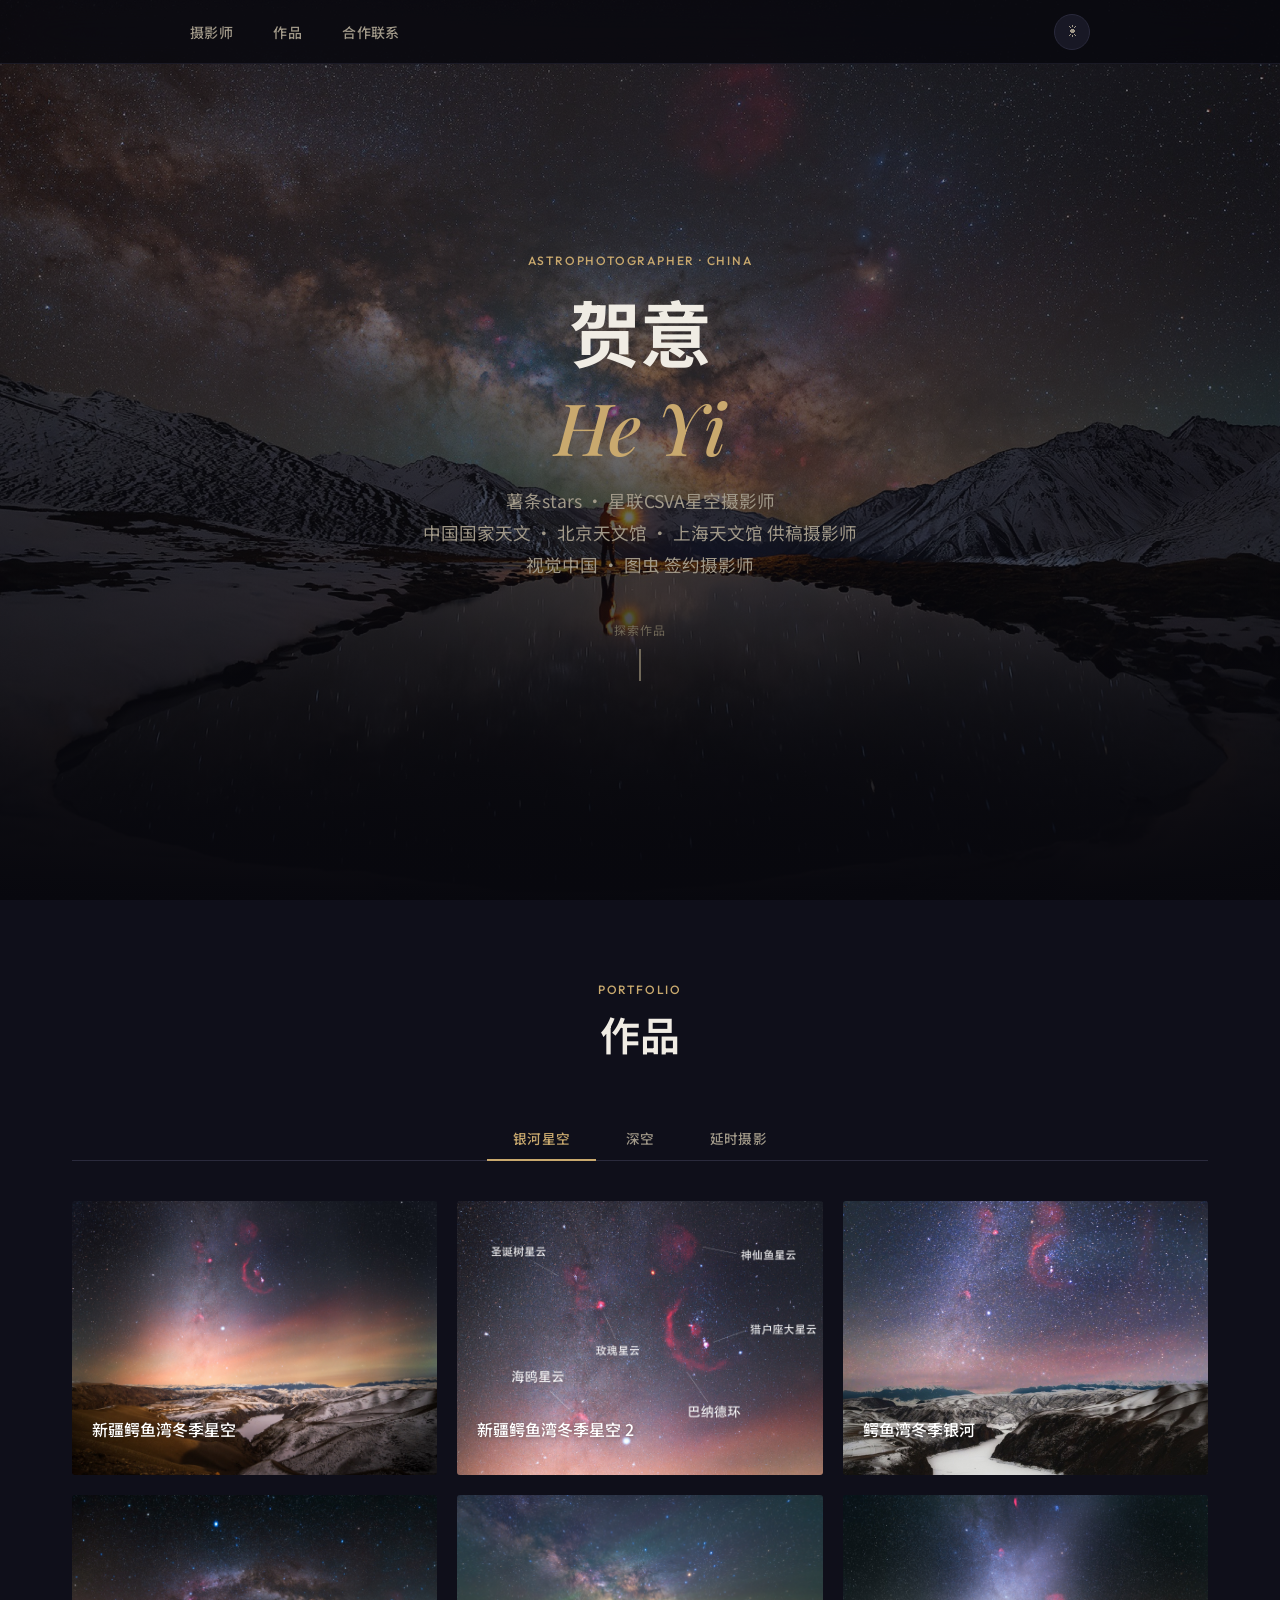
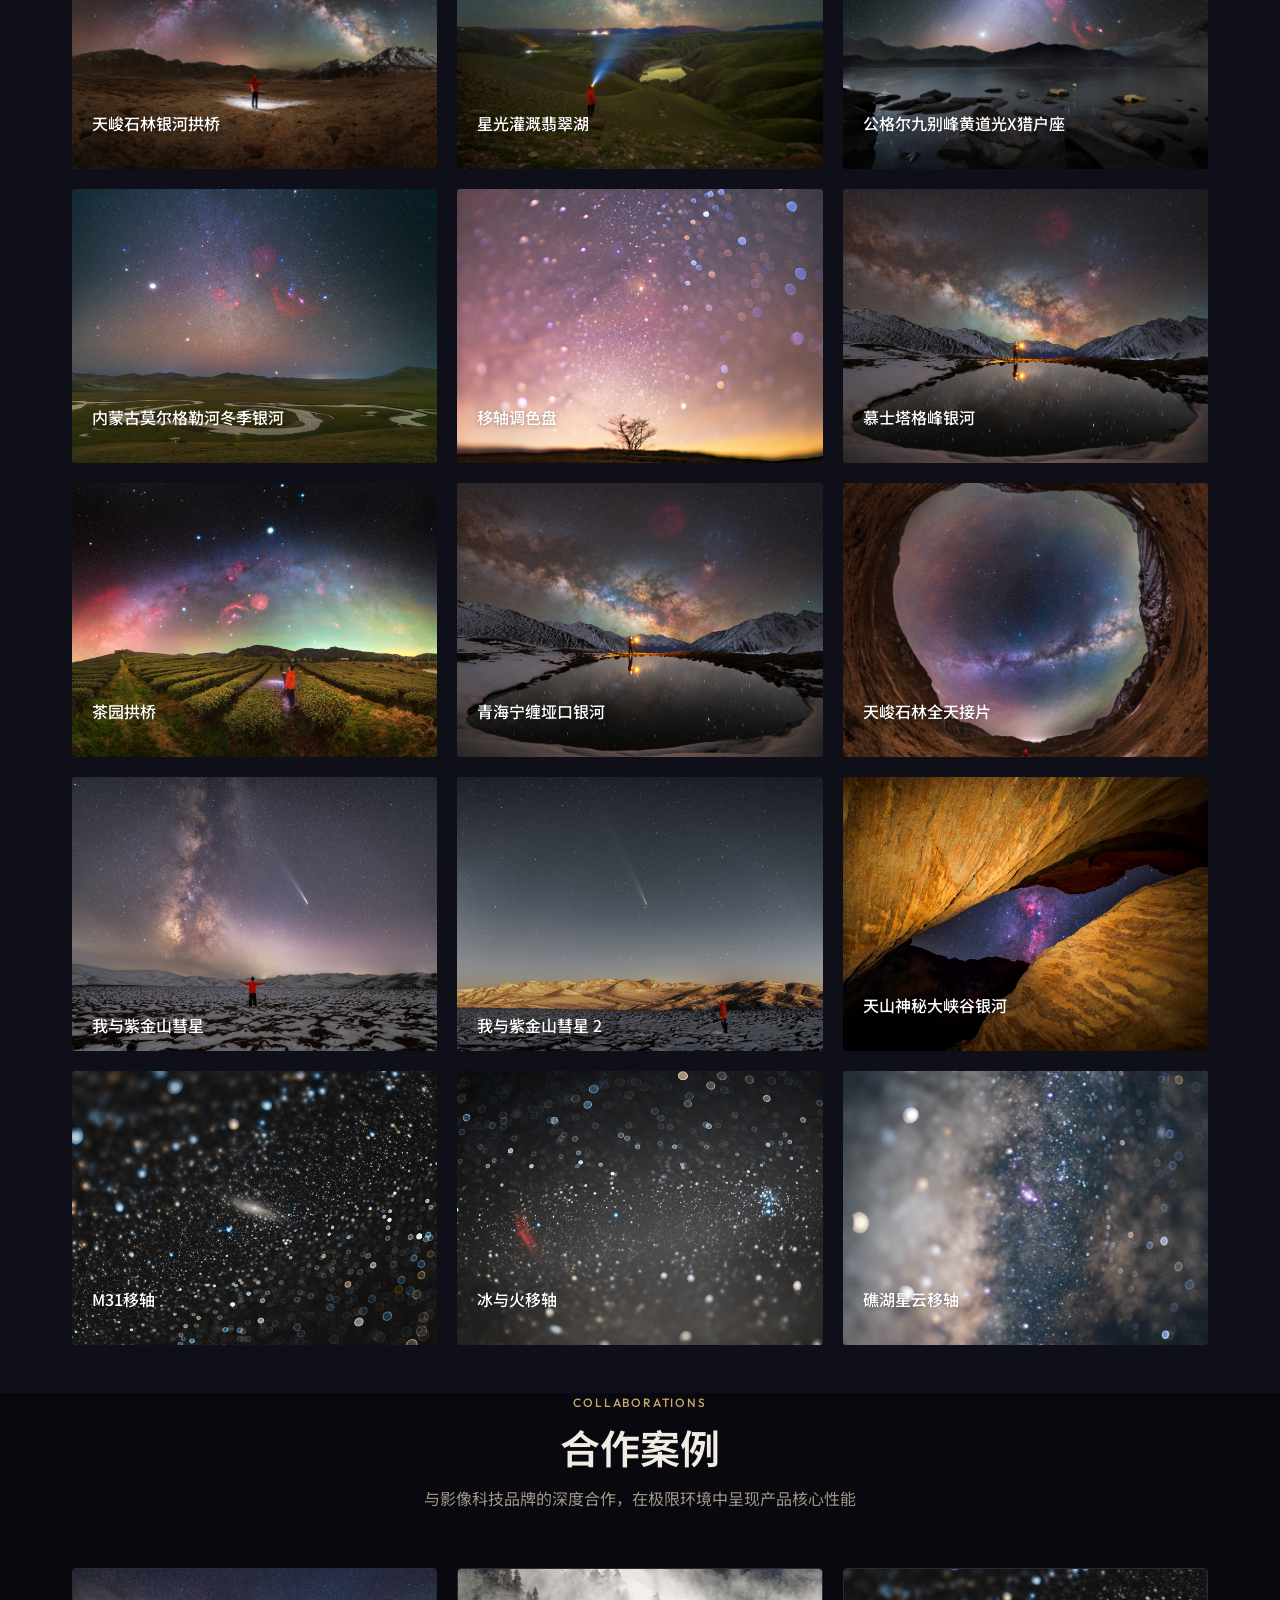
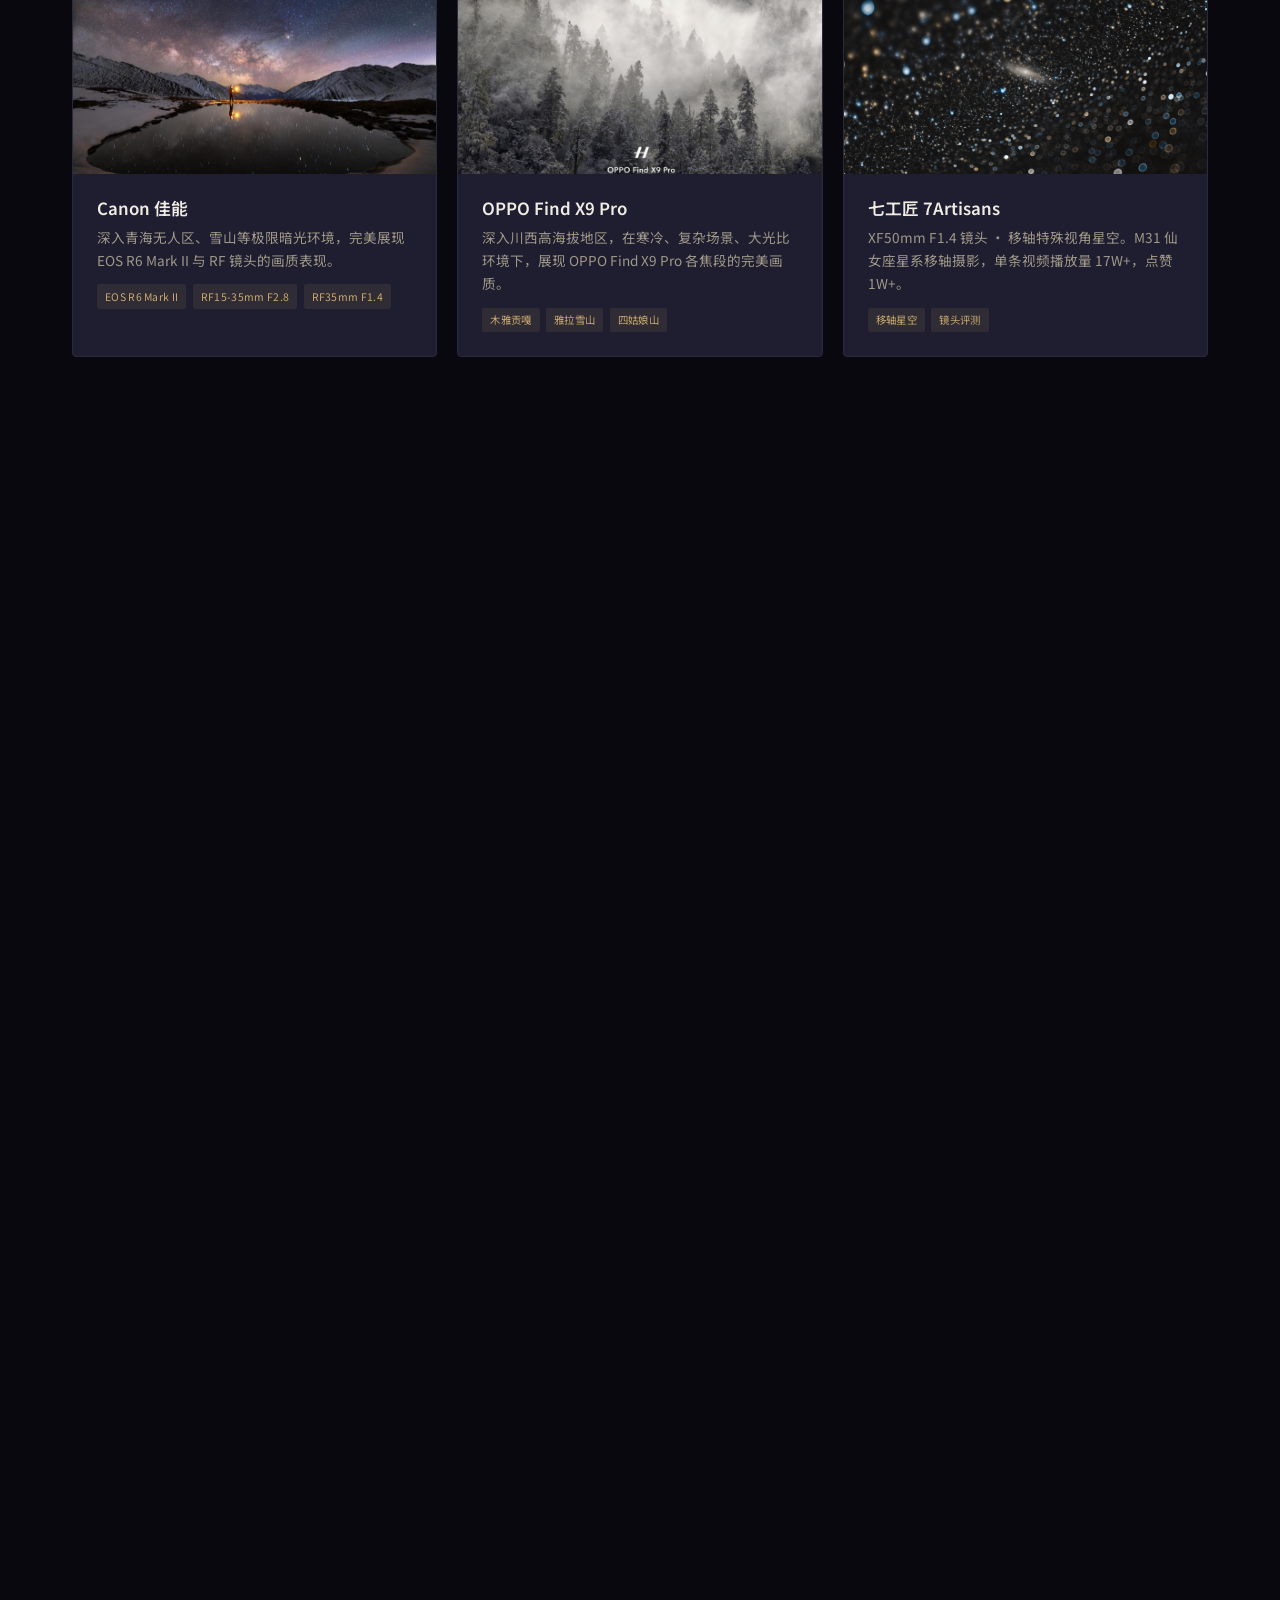
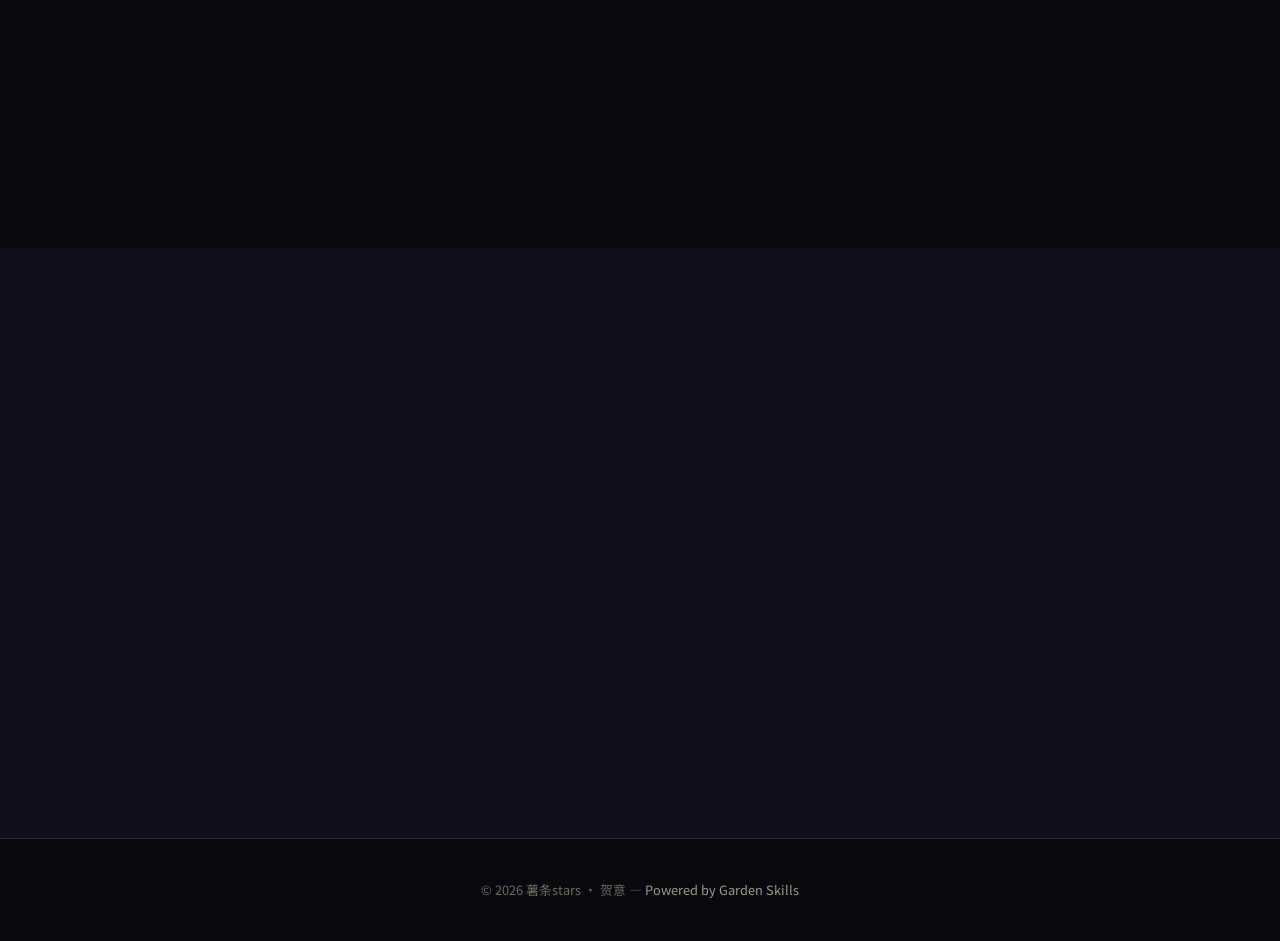
==== commit 320f9bdb: "添加延时摄影视频播放功能 - 增加视频弹窗播放器 (video modal)，点击封面即可播放 - 小视频直接推送，大视频待网络恢复后推送" ====
--- a/index.html
+++ b/index.html
@@ -911,6 +911,27 @@
 .works-panel { display: none; }
 .works-panel.active { display: block; }
 
+/* ===== VIDEO MODAL ===== */
+.video-modal {
+  position: fixed; inset: 0; z-index: 2000;
+  background: rgba(0,0,0,0.92);
+  display: flex; align-items: center; justify-content: center;
+  opacity: 0; pointer-events: none;
+  transition: opacity 0.35s ease;
+  backdrop-filter: blur(12px);
+  -webkit-backdrop-filter: blur(12px);
+}
+.video-modal.open { opacity: 1; pointer-events: auto; }
+.video-container {
+  width: 88vw;
+  max-width: 1200px;
+}
+.video-container video {
+  width: 100%; display: block;
+  border-radius: 3px;
+  box-shadow: 0 20px 80px rgba(0,0,0,0.5);
+}
+
 /* ===== SCROLL REVEAL ===== */
 .reveal {
   opacity: 0;
@@ -1120,32 +1141,32 @@
     <!-- ===== 延时摄影 ===== -->
     <div class="works-panel" id="panel-timelapse">
       <div class="timelapse-grid">
-        <div class="timelapse-item" onclick="alert('视频文件较大，请在本地播放：新疆鳄鱼湾银河.mov')">
+        <div class="timelapse-item" onclick="openVideo('assets/videos/crocodile.mov', '鳄鱼湾银河')">
           <img src="assets/timelapse_crocodile.jpg" alt="鳄鱼湾银河" loading="lazy">
           <div class="play-overlay"><div class="play-icon"></div></div>
           <div class="tl-label">鳄鱼湾银河</div>
         </div>
-        <div class="timelapse-item" onclick="alert('视频文件较大，请在本地播放：月岩山稻田延时.mp4')">
+        <div class="timelapse-item" onclick="openVideo('assets/videos/ricefield.mp4', '月岩山稻田延时')">
           <img src="assets/timelapse_ricefield.jpg" alt="月岩山稻田延时" loading="lazy">
           <div class="play-overlay"><div class="play-icon"></div></div>
           <div class="tl-label">月岩山稻田延时</div>
         </div>
-        <div class="timelapse-item" onclick="alert('视频文件较大，请在本地播放：慕士塔格峰日转夜.mov')">
+        <div class="timelapse-item" onclick="openVideo('assets/videos/muztagh_daynight.mov', '慕士塔格峰日转夜')">
           <img src="assets/timelapse_muztagh.jpg" alt="慕士塔格峰日转夜" loading="lazy">
           <div class="play-overlay"><div class="play-icon"></div></div>
           <div class="tl-label">慕士塔格峰日转夜</div>
         </div>
-        <div class="timelapse-item" onclick="alert('视频文件较大，请在本地播放：梅里雪山日照金山.mp4')">
+        <div class="timelapse-item" onclick="openVideo('assets/videos/meili.mp4', '梅里雪山日照金山')">
           <img src="assets/timelapse_meili.jpg" alt="梅里雪山日照金山" loading="lazy">
           <div class="play-overlay"><div class="play-icon"></div></div>
           <div class="tl-label">梅里雪山日照金山</div>
         </div>
-        <div class="timelapse-item" onclick="alert('视频文件较大，请在本地播放：慕士塔格峰地球自转.mov')">
+        <div class="timelapse-item" onclick="openVideo('assets/videos/muztagh_spin.mov', '慕士塔格峰地球自转')">
           <img src="assets/timelapse_muztagh_spin.jpg" alt="慕士塔格峰地球自转" loading="lazy">
           <div class="play-overlay"><div class="play-icon"></div></div>
           <div class="tl-label">慕士塔格峰地球自转</div>
         </div>
-        <div class="timelapse-item" onclick="alert('视频文件较大，请在本地播放：提弄秘境猎户座延时.mp4')">
+        <div class="timelapse-item" onclick="openVideo('assets/videos/milkyway_orion.mp4', '提弄秘境猎户座延时')">
           <img src="assets/timelapse_milkyway.jpg" alt="提弄秘境猎户座延时" loading="lazy">
           <div class="play-overlay"><div class="play-icon"></div></div>
           <div class="tl-label">提弄秘境猎户座延时</div>
@@ -1294,6 +1315,15 @@
   <button class="lightbox-close" onclick="closeLightbox(event)">✕</button>
   <img id="lightboxImg" src="" alt="">
   <div class="lightbox-caption" id="lightboxCaption"></div>
+</div>
+
+<!-- ===== VIDEO MODAL ===== -->
+<div class="video-modal" id="videoModal" onclick="closeVideo(event)">
+  <button class="lightbox-close" onclick="closeVideo(event)">✕</button>
+  <div class="video-container">
+    <video id="videoPlayer" controls playsinline preload="none"></video>
+  </div>
+  <div class="lightbox-caption" id="videoCaption"></div>
 </div>
 
 <script>
@@ -1356,11 +1386,37 @@
 }
 
 document.addEventListener('keydown', (e) => {
-  if (e.key === 'Escape' && lightbox.classList.contains('open')) {
-    lightbox.classList.remove('open');
-    document.body.style.overflow = '';
+  if (e.key === 'Escape') {
+    if (lightbox.classList.contains('open')) {
+      lightbox.classList.remove('open');
+      document.body.style.overflow = '';
+    }
+    if (videoModal.classList.contains('open')) {
+      closeVideo();
+    }
   }
 });
+
+// ===== VIDEO MODAL =====
+const videoModal = document.getElementById('videoModal');
+const videoPlayer = document.getElementById('videoPlayer');
+const videoCaption = document.getElementById('videoCaption');
+
+function openVideo(src, caption) {
+  videoPlayer.src = src;
+  videoCaption.textContent = caption || '';
+  videoModal.classList.add('open');
+  document.body.style.overflow = 'hidden';
+  videoPlayer.load();
+}
+
+function closeVideo(e) {
+  if (e && e.target !== videoModal && !e.target.classList.contains('lightbox-close')) return;
+  videoPlayer.pause();
+  videoPlayer.removeAttribute('src');
+  videoModal.classList.remove('open');
+  document.body.style.overflow = '';
+}
 
 // ===== SCROLL REVEAL =====
 const observer = new IntersectionObserver((entries) => {
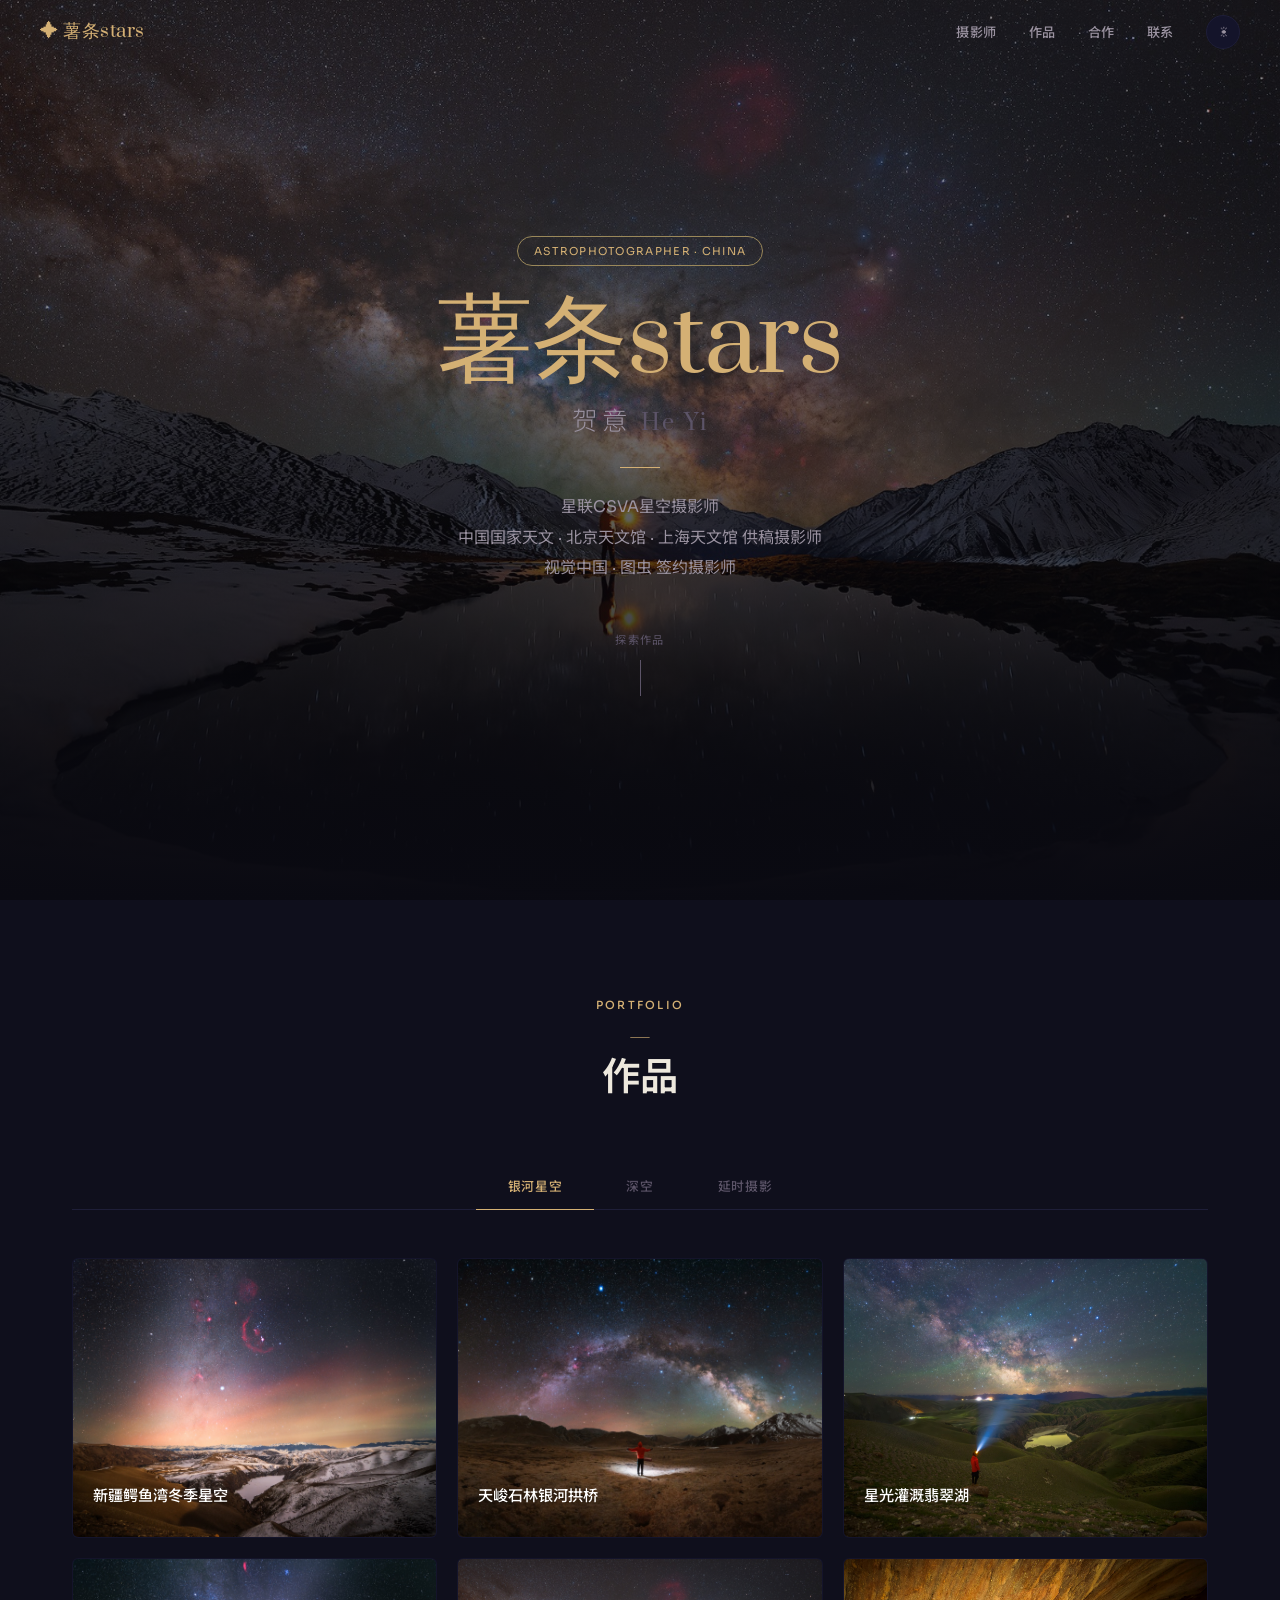
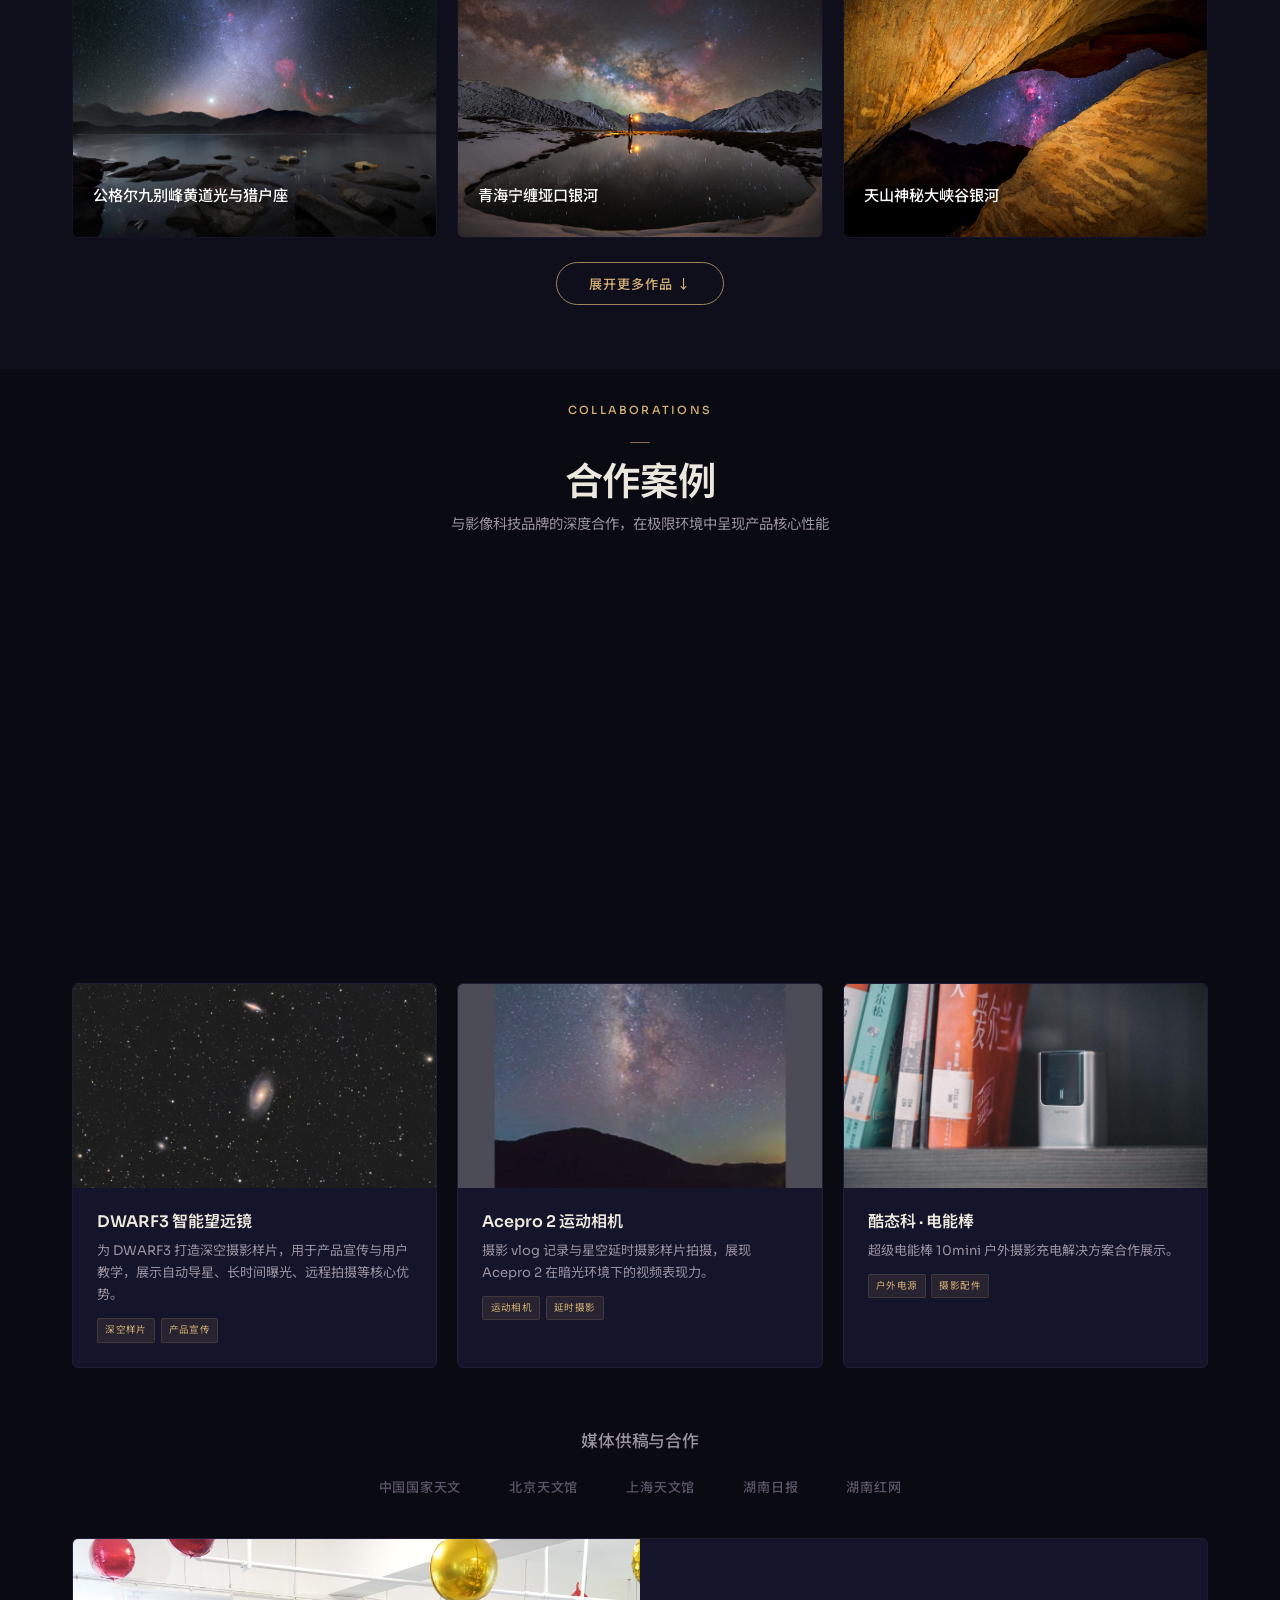
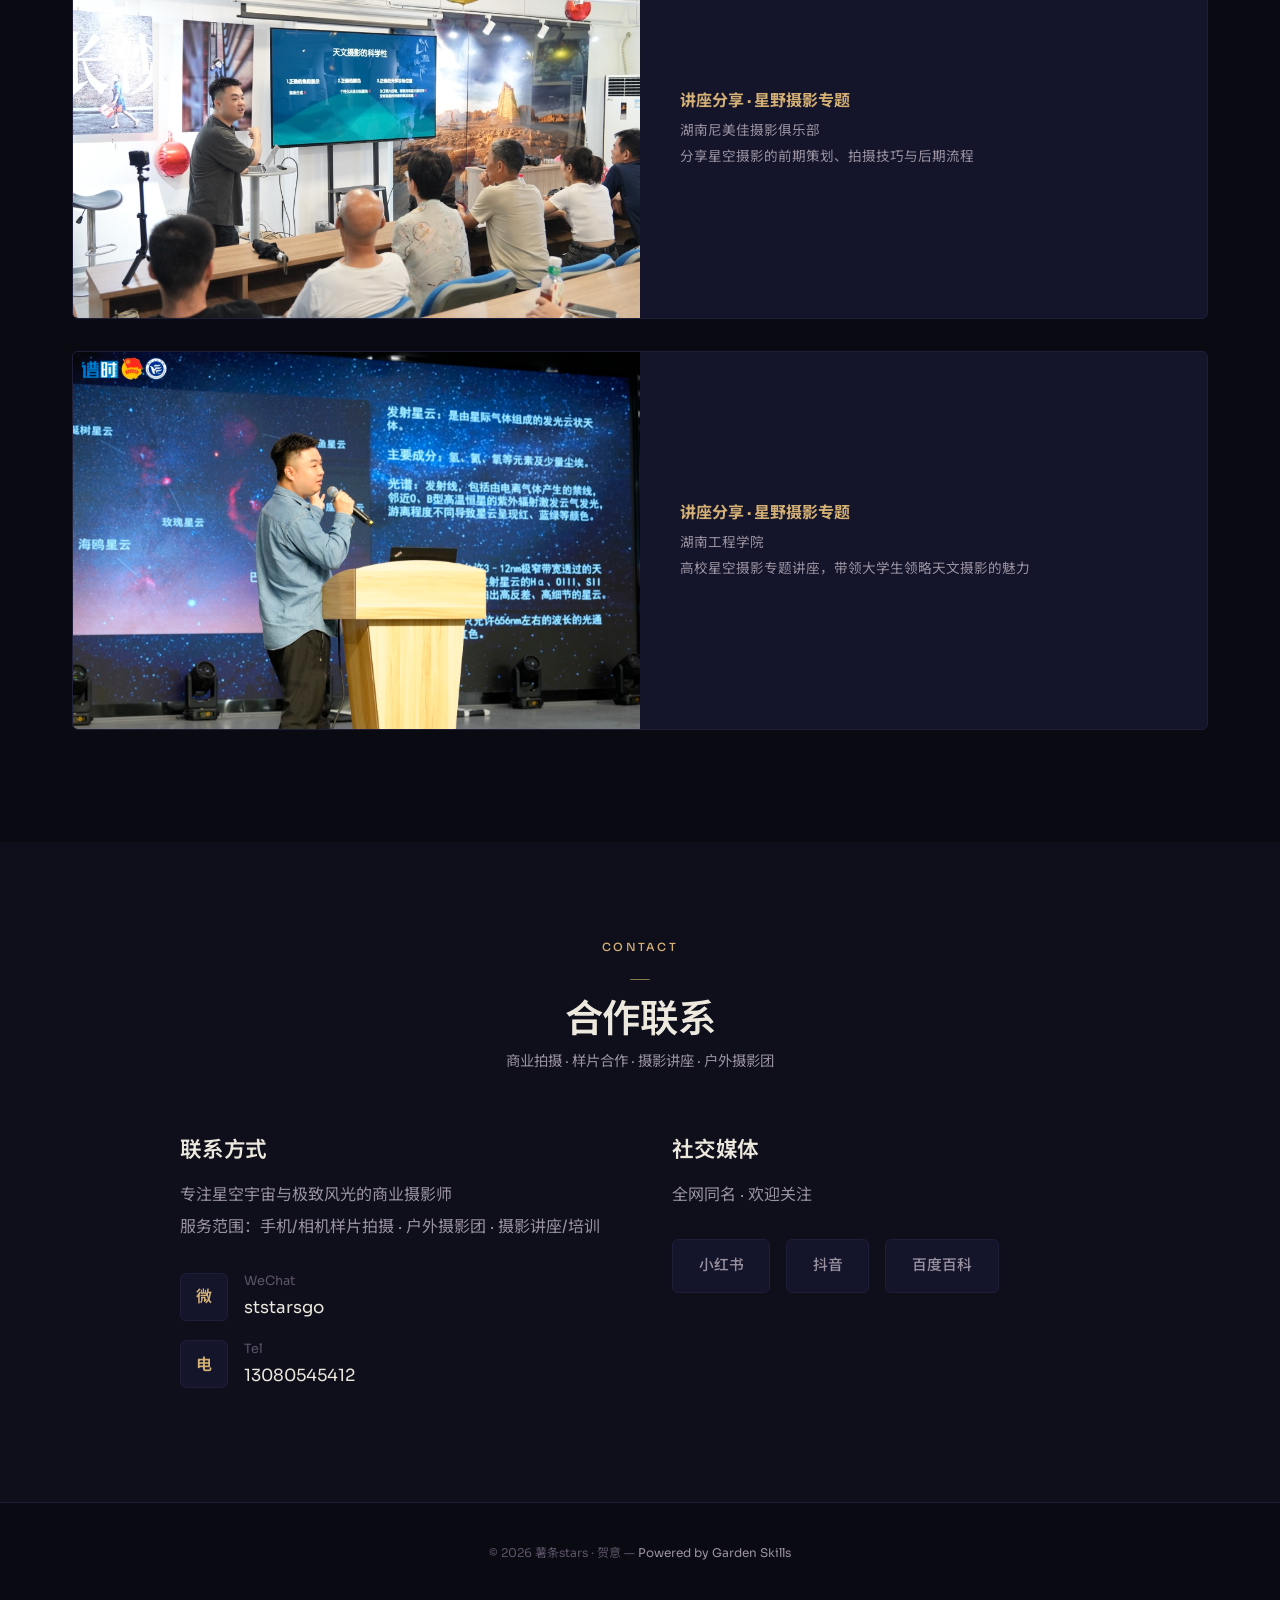
==== commit 455d5f26: "redesign: 暗物质·星空编辑主义风格全面升级 - 沉浸式星尘粒子背景 + 鼠标视差 - 艺名「薯条stars」为主视觉焦点 - 画廊折叠展开（默认6张） - 响应式高度适配横竖构图 - 品牌合" ====
--- a/index.html
+++ b/index.html
@@ -3,985 +3,1042 @@
 <head>
 <meta charset="UTF-8">
 <meta name="viewport" content="width=device-width, initial-scale=1.0">
-<title>薯条stars | 贺意 — 星空摄影师</title>
+<title>薯条stars · 贺意 — 星空摄影师</title>
 <link rel="preconnect" href="https://fonts.googleapis.com">
 <link rel="preconnect" href="https://fonts.gstatic.com" crossorigin>
-<link href="https://fonts.googleapis.com/css2?family=Noto+Sans+SC:wght@300;400;500;600;700&family=Outfit:wght@300;400;500;600;700&family=Playfair+Display:ital,wght@0,500;0,600;0,700;1,400&display=swap" rel="stylesheet">
+<link href="https://fonts.googleapis.com/css2?family=Noto+Sans+SC:wght@300;400;500;600;700&family=Prata&family=Sora:wght@300;400;500;600;700&display=swap" rel="stylesheet">
 <style>
-/* ===== RESET & BASE ===== */
-*, *::before, *::after { box-sizing: border-box; margin: 0; padding: 0; }
-html { scroll-behavior: smooth; scroll-padding-top: 64px; }
+/* ===== RESET ===== */
+*,*::before,*::after{box-sizing:border-box;margin:0;padding:0}
+html{scroll-behavior:smooth;scroll-padding-top:0}
 
 /* ===== THEME TOKENS ===== */
-:root {
-  --bg-primary: #08080e;
-  --bg-secondary: #0f0f1a;
-  --bg-surface: #181825;
-  --bg-card: #1e1e30;
-  --text-primary: #f0ece4;
-  --text-secondary: #a09888;
-  --text-muted: #706858;
-  --accent: #c9a96e;
-  --accent-hover: #dcc084;
-  --accent-dim: #8a7a5a;
-  --border: #2a2a3c;
-  --border-light: #3a3a4c;
-  --nav-bg: rgba(8,8,14,0.82);
-  --nav-border: rgba(42,42,60,0.5);
-  --glow: rgba(201,169,110,0.08);
-  --shadow: 0 4px 40px rgba(0,0,0,0.5);
-  --overlay: rgba(0,0,0,0.6);
-  --lightbox-bg: rgba(0,0,0,0.92);
-  --tag-bg: rgba(201,169,110,0.1);
-  --tag-text: var(--accent);
-  --card-hover-transform: translateY(-4px);
-}
-
-[data-theme="light"] {
-  --bg-primary: #f8f6f1;
-  --bg-secondary: #f0ede6;
-  --bg-surface: #ffffff;
-  --bg-card: #ffffff;
-  --text-primary: #1a1a24;
-  --text-secondary: #6b6570;
-  --text-muted: #9a949e;
-  --accent: #b8944e;
-  --accent-hover: #a07e3a;
-  --accent-dim: #8a7a5a;
-  --border: #e0ddd5;
-  --border-light: #eae7df;
-  --nav-bg: rgba(248,246,241,0.85);
-  --nav-border: rgba(224,221,213,0.6);
-  --glow: rgba(184,148,78,0.06);
-  --shadow: 0 4px 40px rgba(0,0,0,0.06);
-  --overlay: rgba(0,0,0,0.3);
-  --lightbox-bg: rgba(0,0,0,0.85);
-  --tag-bg: rgba(184,148,78,0.1);
-  --tag-text: var(--accent);
-  --card-hover-transform: translateY(-3px);
-}
-
-body {
-  font-family: 'Noto Sans SC', 'Outfit', system-ui, -apple-system, sans-serif;
-  background: var(--bg-primary);
-  color: var(--text-primary);
-  line-height: 1.7;
-  -webkit-font-smoothing: antialiased;
-  transition: background 0.4s, color 0.4s;
-  overflow-x: hidden;
+:root{
+  --black:#06060b;
+  --near-black:#0a0a12;
+  --dark:#0f0f1c;
+  --dark-card:#14142a;
+  --dark-border:#1e1e38;
+  --gold:#d4b074;
+  --gold-light:#e8d0a8;
+  --gold-dim:#9a885a;
+  --text-primary:#ede8dd;
+  --text-secondary:#9a92a0;
+  --text-muted:#5c5468;
+  --nav-blur:rgba(6,6,11,0.7);
+  --glow:rgba(212,176,116,0.10);
+  --glow-strong:rgba(212,176,116,0.20);
+  --shadow-card:0 12px 48px rgba(0,0,0,0.6);
+  --radius:6px;
+  --ease-out-expo:cubic-bezier(0.16,1,0.3,1);
+  --ease-smooth:cubic-bezier(0.25,0.1,0.15,1);
+}
+[data-theme="light"]{
+  --black:#f4f0ea;
+  --near-black:#faf8f5;
+  --dark:#f0ece4;
+  --dark-card:#ffffff;
+  --dark-border:#dfd9d0;
+  --gold:#b8913e;
+  --gold-light:#d4af6a;
+  --gold-dim:#a07e34;
+  --text-primary:#1a1620;
+  --text-secondary:#6b6570;
+  --text-muted:#9a949e;
+  --nav-blur:rgba(250,248,245,0.8);
+  --glow:rgba(184,145,62,0.08);
+  --glow-strong:rgba(184,145,62,0.15);
+  --shadow-card:0 8px 32px rgba(0,0,0,0.06);
+}
+
+body{
+  font-family:'Sora','Noto Sans SC',system-ui,-apple-system,sans-serif;
+  background:var(--near-black);
+  color:var(--text-primary);
+  line-height:1.7;
+  -webkit-font-smoothing:antialiased;
+  transition:background .5s,color .5s;
+  overflow-x:hidden;
+}
+
+/* ===== STARFIELD CANVAS ===== */
+#starfield{
+  position:fixed;inset:0;
+  z-index:0;
+  pointer-events:none;
 }
 
 /* ===== TYPOGRAPHY ===== */
-h1, h2, h3 {
-  font-family: 'Outfit', 'Noto Sans SC', sans-serif;
-  font-weight: 600;
-  line-height: 1.2;
-}
-.section-label {
-  font-family: 'Outfit', sans-serif;
-  font-size: 0.75rem;
-  font-weight: 500;
-  letter-spacing: 0.15em;
-  text-transform: uppercase;
-  color: var(--accent);
-  margin-bottom: 0.75rem;
+h1,h2,h3{font-weight:600;line-height:1.15;letter-spacing:-0.01em}
+.section-label{
+  font-size:0.7rem;
+  font-weight:500;
+  letter-spacing:0.2em;
+  text-transform:uppercase;
+  color:var(--gold);
+  margin-bottom:.75rem;
+  font-family:'Sora',sans-serif;
+}
+.heading-serif{
+  font-family:'Prata',serif;
+  font-weight:400;
+  letter-spacing:-0.01em;
 }
 
 /* ===== NAVIGATION ===== */
-nav {
-  position: fixed;
-  top: 0; left: 0; right: 0;
-  z-index: 1000;
-  padding: 0 2rem;
-  height: 64px;
-  display: flex;
-  align-items: center;
-  justify-content: center;
-  background: var(--nav-bg);
-  backdrop-filter: blur(20px) saturate(1.4);
-  -webkit-backdrop-filter: blur(20px) saturate(1.4);
-  border-bottom: 1px solid var(--nav-border);
-  transition: background 0.4s, border-color 0.4s;
-}
-.nav-inner {
-  max-width: 900px;
-  width: 100%;
-  display: flex;
-  align-items: center;
-  justify-content: space-between;
-}
-.nav-links {
-  display: flex;
-  gap: 2.5rem;
-  list-style: none;
-}
-.nav-links a {
-  text-decoration: none;
-  color: var(--text-secondary);
-  font-size: 0.875rem;
-  font-weight: 500;
-  font-family: 'Noto Sans SC', sans-serif;
-  letter-spacing: 0.03em;
-  transition: color 0.3s;
-  position: relative;
-}
-.nav-links a::after {
-  content: '';
-  position: absolute;
-  bottom: -4px;
-  left: 0;
-  width: 0;
-  height: 1.5px;
-  background: var(--accent);
-  transition: width 0.35s ease;
-}
-.nav-links a:hover { color: var(--accent); }
-.nav-links a:hover::after { width: 100%; }
-
-.theme-toggle {
-  background: none;
-  border: 1px solid var(--border);
-  border-radius: 50%;
-  width: 36px;
-  height: 36px;
-  cursor: pointer;
-  display: flex;
-  align-items: center;
-  justify-content: center;
-  color: var(--text-secondary);
-  font-size: 1rem;
-  transition: all 0.3s;
-  background: var(--bg-surface);
-}
-.theme-toggle:hover {
-  border-color: var(--accent);
-  color: var(--accent);
-  box-shadow: 0 0 20px var(--glow);
+nav{
+  position:fixed;top:0;left:0;right:0;
+  z-index:1000;
+  padding:0 2.5rem;
+  height:64px;
+  display:flex;
+  align-items:center;
+  justify-content:center;
+  background:transparent;
+  transition:background .5s,border-color .5s,backdrop-filter .5s;
+}
+nav.scrolled{
+  background:var(--nav-blur);
+  backdrop-filter:blur(20px) saturate(1.3);
+  -webkit-backdrop-filter:blur(20px) saturate(1.3);
+  border-bottom:1px solid var(--dark-border);
+}
+.nav-inner{
+  max-width:1200px;
+  width:100%;
+  display:flex;
+  align-items:center;
+  justify-content:space-between;
+}
+.nav-brand{
+  font-family:'Prata',serif;
+  font-size:1.15rem;
+  color:var(--gold);
+  text-decoration:none;
+  letter-spacing:0.03em;
+}
+.nav-right{
+  display:flex;
+  align-items:center;
+  gap:2rem;
+}
+.nav-links{
+  display:flex;
+  gap:2rem;
+  list-style:none;
+}
+.nav-links a{
+  text-decoration:none;
+  color:var(--text-secondary);
+  font-size:.82rem;
+  font-weight:500;
+  letter-spacing:0.04em;
+  transition:color .35s;
+  position:relative;
+  padding:2px 0;
+}
+.nav-links a::after{
+  content:'';
+  position:absolute;
+  bottom:-2px;left:0;
+  width:0;height:1px;
+  background:var(--gold);
+  transition:width .4s var(--ease-out-expo);
+}
+.nav-links a:hover{color:var(--gold)}
+.nav-links a:hover::after{width:100%}
+
+.theme-toggle{
+  background:none;
+  border:1px solid var(--dark-border);
+  border-radius:50%;
+  width:34px;height:34px;
+  cursor:pointer;
+  display:flex;
+  align-items:center;
+  justify-content:center;
+  color:var(--text-secondary);
+  font-size:.85rem;
+  transition:all .35s;
+  background:var(--dark-card);
+}
+.theme-toggle:hover{
+  border-color:var(--gold);
+  color:var(--gold);
+  box-shadow:0 0 24px var(--glow);
+  transform:rotate(15deg);
 }
 
 /* Mobile nav */
-.mobile-menu-btn {
-  display: none;
-  background: none;
-  border: none;
-  color: var(--text-primary);
-  font-size: 1.5rem;
-  cursor: pointer;
-  padding: 4px;
-}
-.mobile-menu-btn span {
-  display: block;
-  width: 22px; height: 2px;
-  background: var(--text-primary);
-  margin: 5px 0;
-  border-radius: 1px;
-  transition: all 0.3s;
-}
-
-@media (max-width: 640px) {
-  nav { padding: 0 1rem; }
-  .nav-links {
-    position: fixed;
-    top: 64px; left: 0; right: 0;
-    flex-direction: column;
-    gap: 0;
-    background: var(--bg-secondary);
-    border-bottom: 1px solid var(--border);
-    padding: 0.5rem 0;
-    transform: translateY(-110%);
-    opacity: 0;
-    transition: all 0.35s ease;
-    pointer-events: none;
+.mobile-btn{
+  display:none;
+  background:none;border:none;
+  cursor:pointer;padding:4px;
+  flex-direction:column;
+  gap:4px;
+}
+.mobile-btn span{
+  display:block;
+  width:20px;height:1.5px;
+  background:var(--text-primary);
+  border-radius:1px;
+  transition:all .3s;
+}
+
+@media(max-width:768px){
+  nav{padding:0 1.25rem}
+  .mobile-btn{display:flex}
+  .nav-links{
+    position:fixed;
+    top:64px;left:0;right:0;
+    flex-direction:column;
+    gap:0;
+    background:var(--dark);
+    border-bottom:1px solid var(--dark-border);
+    padding:.75rem 0;
+    transform:translateY(-110%);
+    opacity:0;
+    transition:all .4s var(--ease-out-expo);
+    pointer-events:none;
   }
-  .nav-links.open {
-    transform: translateY(0);
-    opacity: 1;
-    pointer-events: auto;
+  .nav-links.open{
+    transform:translateY(0);
+    opacity:1;
+    pointer-events:auto;
   }
-  .nav-links a {
-    padding: 0.75rem 1.5rem;
-    font-size: 1rem;
+  .nav-links a{
+    padding:.75rem 1.5rem;
+    font-size:.9rem;
   }
-  .mobile-menu-btn { display: block; }
+  .nav-links a::after{display:none}
+  .nav-right{gap:1rem}
 }
 
 /* ===== HERO ===== */
-.hero {
-  min-height: 100vh;
-  display: flex;
-  align-items: center;
-  justify-content: center;
-  position: relative;
-  overflow: hidden;
-  padding: 6rem 2rem 4rem;
-}
-.hero-bg {
-  position: absolute;
-  inset: 0;
-  z-index: 0;
-}
-.hero-bg img {
-  width: 100%;
-  height: 100%;
-  object-fit: cover;
-}
-.hero-bg::after {
-  content: '';
-  position: absolute;
-  inset: 0;
-  background: linear-gradient(
+.hero{
+  min-height:100vh;
+  display:flex;
+  align-items:center;
+  justify-content:center;
+  position:relative;
+  overflow:hidden;
+  padding:6rem 2rem 4rem;
+}
+.hero-bg{
+  position:absolute;
+  inset:0;
+  z-index:1;
+}
+.hero-bg img{
+  width:100%;height:100%;
+  object-fit:cover;
+  transform:scale(1.08);
+  transition:transform 1.2s var(--ease-out-expo);
+}
+.hero.loaded .hero-bg img{transform:scale(1)}
+.hero-bg::after{
+  content:'';
+  position:absolute;
+  inset:0;
+  background:linear-gradient(
     to bottom,
-    rgba(8,8,14,0.35) 0%,
-    rgba(8,8,14,0.55) 50%,
-    var(--bg-primary) 100%
+    rgba(6,6,11,.30) 0%,
+    rgba(6,6,11,.50) 40%,
+    rgba(6,6,11,.75) 70%,
+    var(--near-black) 100%
   );
-  transition: background 0.4s;
-}
-[data-theme="light"] .hero-bg::after {
-  background: linear-gradient(
+  transition:background .5s;
+}
+[data-theme="light"] .hero-bg::after{
+  background:linear-gradient(
     to bottom,
-    rgba(248,246,241,0.2) 0%,
-    rgba(248,246,241,0.5) 50%,
-    var(--bg-primary) 100%
+    rgba(250,248,245,.15) 0%,
+    rgba(250,248,245,.40) 50%,
+    var(--near-black) 100%
   );
 }
-.hero-content {
-  position: relative;
-  z-index: 1;
-  text-align: center;
-  max-width: 700px;
-}
-.hero-content .section-label {
-  margin-bottom: 1rem;
-}
-.hero-content h1 {
-  font-size: clamp(2.5rem, 6vw, 4.5rem);
-  font-weight: 700;
-  margin-bottom: 0.5rem;
-  letter-spacing: -0.02em;
-}
-.hero-content h1 .cn {
-  font-family: 'Noto Sans SC', sans-serif;
-}
-.hero-content h1 .en {
-  font-family: 'Playfair Display', serif;
-  font-style: italic;
-  font-weight: 500;
-  display: block;
-  color: var(--accent);
-  margin-top: 0.25rem;
-}
-.hero-titles {
-  font-size: clamp(0.9rem, 1.6vw, 1.1rem);
-  color: var(--text-secondary);
-  margin: 1rem auto 1.5rem;
-  max-width: 550px;
-  line-height: 1.8;
-}
-.hero-titles span {
-  display: inline-block;
-}
-.hero-scroll {
-  margin-top: 2.5rem;
-  animation: float 3s ease-in-out infinite;
-}
-.hero-scroll a {
-  color: var(--text-muted);
-  text-decoration: none;
-  font-size: 0.75rem;
-  letter-spacing: 0.1em;
-  display: flex;
-  flex-direction: column;
-  align-items: center;
-  gap: 0.5rem;
-  transition: color 0.3s;
-}
-.hero-scroll a:hover { color: var(--accent); }
-.scroll-arrow {
-  width: 1.5px;
-  height: 32px;
-  background: var(--text-muted);
-  position: relative;
-  overflow: hidden;
-}
-.scroll-arrow::after {
-  content: '';
-  position: absolute;
-  top: -100%;
-  left: 0;
-  width: 100%;
-  height: 100%;
-  background: var(--accent);
-  animation: scrollLine 2s ease-in-out infinite;
-}
-@keyframes scrollLine {
-  0% { top: -100%; }
-  100% { top: 100%; }
-}
-@keyframes float {
-  0%, 100% { transform: translateY(0); }
-  50% { transform: translateY(6px); }
-}
-
-/* ===== SECTIONS ===== */
-.section {
-  padding: 6rem 2rem;
-  max-width: 1200px;
-  margin: 0 auto;
-}
-.section-header {
-  text-align: center;
-  margin-bottom: 3.5rem;
-}
-.section-header h2 {
-  font-size: clamp(1.8rem, 3.5vw, 2.5rem);
-  margin-bottom: 0.75rem;
-}
-.section-header p {
-  color: var(--text-secondary);
-  font-size: 1rem;
-  max-width: 520px;
-  margin: 0 auto;
-}
-
-/* ===== WORKS ===== */
-.works-section { background: var(--bg-secondary); transition: background 0.4s; }
-.works-section .section { padding-top: 5rem; padding-bottom: 3rem; }
-
-.category-block {
-  margin-bottom: 4rem;
-}
-.category-block:last-child { margin-bottom: 0; }
-
-.category-header {
-  display: flex;
-  align-items: baseline;
-  gap: 1rem;
-  margin-bottom: 1.5rem;
-  padding-bottom: 0.75rem;
-  border-bottom: 1px solid var(--border);
-}
-.category-header h3 {
-  font-size: 1.35rem;
-  font-weight: 600;
-}
-.category-header .count {
-  font-size: 0.8rem;
-  color: var(--text-muted);
-  font-family: 'Outfit', sans-serif;
-}
-
-/* ===== GALLERY - REDESIGNED ===== */
-.gallery-grid {
-  display: grid;
-  grid-template-columns: repeat(3, 1fr);
-  gap: 1.25rem;
-}
-.gallery-item {
-  position: relative;
-  border-radius: 3px;
-  overflow: hidden;
-  cursor: pointer;
-  background: var(--bg-card);
-  aspect-ratio: 4 / 3;
-  transition: transform 0.6s cubic-bezier(0.25, 0.1, 0.15, 1), box-shadow 0.6s ease;
-}
-.gallery-item:hover {
-  transform: translateY(-3px);
-  box-shadow: 0 16px 48px rgba(0,0,0,0.35);
-}
-.gallery-item img {
-  width: 100%; height: 100%;
-  object-fit: cover;
-  display: block;
-  transition: transform 0.8s cubic-bezier(0.25, 0.1, 0.15, 1);
-}
-.gallery-item:hover img { transform: scale(1.06); }
-.gallery-item .item-overlay {
-  position: absolute;
-  inset: 0;
-  background: linear-gradient(to top, rgba(0,0,0,0.8) 0%, rgba(0,0,0,0.3) 35%, transparent 55%);
-  opacity: 0;
-  transition: opacity 0.5s ease;
-}
-.gallery-item:hover .item-overlay { opacity: 1; }
-.gallery-item .item-info {
-  position: absolute;
-  bottom: 0; left: 0; right: 0;
-  padding: 2rem 1.25rem 1.25rem;
-  transform: translateY(10px);
-  transition: transform 0.5s cubic-bezier(0.25, 0.1, 0.15, 1);
-}
-.gallery-item:hover .item-info { transform: translateY(0); }
-.gallery-item .item-info .item-title {
-  font-size: 1rem;
-  font-weight: 500;
-  color: #fff;
-  margin-bottom: 0.1rem;
-  text-shadow: 0 1px 4px rgba(0,0,0,0.3);
-}
-.gallery-item .item-info .item-location {
-  font-size: 0.75rem;
-  color: rgba(255,255,255,0.55);
-  letter-spacing: 0.03em;
-  opacity: 0;
-  transition: opacity 0.4s ease 0.1s;
-}
-.gallery-item:hover .item-info .item-location { opacity: 1; }
-
-/* Deep space */
-.deepspace-showcase {
-  display: grid;
-  grid-template-columns: 1.4fr 1fr;
-  gap: 2.5rem;
-  align-items: center;
-}
-.deepspace-showcase .ds-image {
-  border-radius: 3px;
-  overflow: hidden;
-  cursor: pointer;
-  transition: transform 0.6s cubic-bezier(0.25, 0.1, 0.15, 1), box-shadow 0.6s ease;
-  position: relative;
-}
-.deepspace-showcase .ds-image:hover {
-  transform: translateY(-3px);
-  box-shadow: 0 16px 48px rgba(0,0,0,0.35);
-}
-.deepspace-showcase .ds-image img {
-  width: 100%; display: block;
-  transition: transform 0.8s cubic-bezier(0.25, 0.1, 0.15, 1);
-}
-.deepspace-showcase .ds-image:hover img { transform: scale(1.04); }
-.deepspace-showcase .ds-info h3 {
-  font-size: 1.4rem;
-  font-weight: 600;
-  margin-bottom: 0.75rem;
-}
-.deepspace-showcase .ds-info p {
-  color: var(--text-secondary);
-  font-size: 0.925rem;
-  line-height: 1.8;
+.hero-content{
+  position:relative;
+  z-index:2;
+  text-align:center;
+  max-width:720px;
+}
+.hero-badge{
+  display:inline-block;
+  padding:.3rem 1rem;
+  border:1px solid var(--gold-dim);
+  border-radius:20px;
+  font-size:.68rem;
+  letter-spacing:.12em;
+  color:var(--gold);
+  text-transform:uppercase;
+  margin-bottom:1.5rem;
+  opacity:0;
+  transform:translateY(12px);
+  animation:fadeUp .8s var(--ease-out-expo) .2s forwards;
+}
+.hero-title-artist{
+  font-size:clamp(3rem,8vw,6rem);
+  font-family:'Prata',serif;
+  font-weight:400;
+  line-height:1.1;
+  color:var(--gold);
+  opacity:0;
+  transform:translateY(24px);
+  animation:fadeUp .9s var(--ease-out-expo) .4s forwards;
+}
+.hero-name-sub{
+  font-size:clamp(1rem,2.5vw,1.6rem);
+  font-weight:300;
+  color:var(--text-secondary);
+  letter-spacing:0.15em;
+  margin-top:.25rem;
+  opacity:0;
+  transform:translateY(16px);
+  animation:fadeUp .8s var(--ease-out-expo) .55s forwards;
+}
+.hero-name-en{
+  font-family:'Prata',serif;
+  color:var(--text-muted);
+  font-size:.85em;
+  letter-spacing:0.1em;
+}
+.hero-divider{
+  width:40px;height:1px;
+  background:var(--gold);
+  margin:1.5rem auto;
+  opacity:0;
+  animation:fadeIn .8s ease .7s forwards;
+}
+.hero-titles{
+  font-size:clamp(.85rem,1.4vw,1rem);
+  color:var(--text-secondary);
+  line-height:1.9;
+  max-width:540px;
+  margin:0 auto;
+  opacity:0;
+  transform:translateY(16px);
+  animation:fadeUp .8s var(--ease-out-expo) .8s forwards;
+}
+.hero-scroll{
+  margin-top:3rem;
+  opacity:0;
+  animation:fadeIn 1s ease 1.2s forwards;
+}
+.hero-scroll a{
+  color:var(--text-muted);
+  text-decoration:none;
+  font-size:.7rem;
+  letter-spacing:.12em;
+  display:flex;
+  flex-direction:column;
+  align-items:center;
+  gap:.6rem;
+  transition:color .3s;
+}
+.hero-scroll a:hover{color:var(--gold)}
+.scroll-line{
+  width:1px;height:36px;
+  background:var(--text-muted);
+  position:relative;
+  overflow:hidden;
+}
+.scroll-line::after{
+  content:'';
+  position:absolute;
+  top:-100%;left:0;
+  width:100%;height:100%;
+  background:var(--gold);
+  animation:scrollLine 2s ease-in-out infinite;
+}
+
+@keyframes fadeUp{
+  to{opacity:1;transform:translateY(0)}
+}
+@keyframes fadeIn{
+  to{opacity:1}
+}
+@keyframes scrollLine{
+  0%{top:-100%}
+  100%{top:100%}
+}
+
+/* ===== COMMON SECTIONS ===== */
+.section{
+  padding:7rem 2rem;
+  max-width:1200px;
+  margin:0 auto;
+  position:relative;
+  z-index:1;
+}
+.section-header{
+  text-align:center;
+  margin-bottom:4rem;
+}
+.section-header h2{
+  font-size:clamp(1.8rem,3vw,2.4rem);
+  margin-bottom:.5rem;
+}
+.section-header h2 .heading-serif{
+  display:block;
+  font-size:.5em;
+  color:var(--gold);
+  margin-bottom:.35rem;
+}
+.section-header p{
+  color:var(--text-secondary);
+  font-size:.9rem;
+  max-width:480px;
+  margin:0 auto;
+}
+
+/* ===== SCROLL REVEAL ===== */
+.reveal{opacity:0;transform:translateY(36px);transition:opacity .8s ease,transform .8s var(--ease-out-expo)}
+.reveal.visible{opacity:1;transform:translateY(0)}
+.reveal-d1{transition-delay:.1s}
+.reveal-d2{transition-delay:.2s}
+.reveal-d3{transition-delay:.35s}
+.reveal-d4{transition-delay:.5s}
+
+/* ===== WORKS SECTION ===== */
+.works-section{
+  background:var(--dark);
+  transition:background .5s;
+}
+.works-section .section{padding-top:6rem;padding-bottom:4rem}
+
+/* Tabs */
+.works-tabs{
+  display:flex;
+  justify-content:center;
+  gap:0;
+  margin-bottom:3rem;
+  border-bottom:1px solid var(--dark-border);
+  position:relative;
+}
+.works-tab{
+  padding:.85rem 2rem;
+  font-family:'Sora','Noto Sans SC',sans-serif;
+  font-size:.8rem;
+  font-weight:500;
+  color:var(--text-muted);
+  background:none;
+  border:none;
+  cursor:pointer;
+  transition:color .35s;
+  letter-spacing:.05em;
+  position:relative;
+}
+.works-tab:hover{color:var(--text-secondary)}
+.works-tab.active{color:var(--gold)}
+.tab-indicator{
+  position:absolute;
+  bottom:-1px;
+  left:0;
+  height:1.5px;
+  background:var(--gold);
+  transition:all .45s var(--ease-out-expo);
+}
+.works-panel{display:none;animation:panelFade .5s ease}
+.works-panel.active{display:block}
+@keyframes panelFade{
+  from{opacity:0;transform:translateY(10px)}
+  to{opacity:1;transform:translateY(0)}
+}
+
+/* Gallery Grid */
+.gallery-grid{
+  display:grid;
+  grid-template-columns:repeat(3,1fr);
+  gap:1.25rem;
+}
+.gallery-item{
+  position:relative;
+  border-radius:var(--radius);
+  overflow:hidden;
+  cursor:pointer;
+  background:var(--dark-card);
+  height:280px;
+  transition:transform .6s var(--ease-smooth),box-shadow .6s ease;
+  border:1px solid transparent;
+}
+.gallery-item:hover{
+  transform:translateY(-5px) scale(1.01);
+  box-shadow:0 20px 60px rgba(0,0,0,.45);
+  border-color:var(--gold-dim);
+}
+.gallery-item img{
+  width:100%;height:100%;
+  object-fit:cover;
+  display:block;
+  transition:transform .8s var(--ease-smooth);
+}
+.gallery-item:hover img{transform:scale(1.08)}
+.gallery-item .overlay{
+  position:absolute;inset:0;
+  background:linear-gradient(to top,rgba(0,0,0,.85) 0%,rgba(0,0,0,.25) 45%,transparent 65%);
+  opacity:0;
+  transition:opacity .5s ease;
+}
+.gallery-item:hover .overlay{opacity:1}
+.gallery-item .info{
+  position:absolute;
+  bottom:0;left:0;right:0;
+  padding:2rem 1.25rem 1.25rem;
+  transform:translateY(12px);
+  transition:transform .5s var(--ease-smooth);
+}
+.gallery-item:hover .info{transform:translateY(0)}
+.gallery-item .info .title{
+  font-size:.95rem;
+  font-weight:500;
+  color:#fff;
+  text-shadow:0 1px 6px rgba(0,0,0,.3);
+  margin-bottom:.1rem;
+}
+.gallery-item .info .loc{
+  font-size:.7rem;
+  color:rgba(255,255,255,.5);
+  letter-spacing:.06em;
+  opacity:0;
+  transition:opacity .4s ease .1s;
+}
+.gallery-item:hover .info .loc{opacity:1}
+
+/* Gallery toggle */
+.gallery-hidden{
+  display:none;
+  grid-template-columns:repeat(3,1fr);
+  gap:1.25rem;
+  margin-top:0;
+}
+.gallery-hidden.open{
+  display:grid;
+  margin-top:1.25rem;
+  animation:fadeGrid .5s ease;
+}
+@keyframes fadeGrid{
+  from{opacity:0;transform:translateY(-10px)}
+  to{opacity:1;transform:translateY(0)}
+}
+.gallery-toggle{
+  text-align:center;
+  margin-top:1.5rem;
+}
+.gallery-toggle button{
+  font-family:'Sora','Noto Sans SC',sans-serif;
+  font-size:.82rem;
+  font-weight:500;
+  letter-spacing:.08em;
+  padding:.7rem 2rem;
+  background:transparent;
+  color:var(--gold);
+  border:1px solid var(--gold-dim);
+  border-radius:30px;
+  cursor:pointer;
+  transition:all .4s;
+}
+.gallery-toggle button:hover{
+  background:var(--gold);
+  color:var(--near-black);
+  border-color:var(--gold);
+  box-shadow:0 0 32px var(--glow-strong);
+  transform:translateY(-2px);
+}
+@media(max-width:768px){
+  .gallery-toggle button{padding:.6rem 1.5rem;font-size:.78rem}
+}
+
+/* Deep Space */
+.deepspace-showcase{
+  display:grid;
+  grid-template-columns:1.4fr 1fr;
+  gap:3rem;
+  align-items:center;
+}
+.deepspace-showcase .ds-img{
+  border-radius:var(--radius);
+  overflow:hidden;
+  cursor:pointer;
+  transition:transform .6s var(--ease-smooth),box-shadow .6s ease;
+  position:relative;
+  border:1px solid var(--dark-border);
+}
+.deepspace-showcase .ds-img:hover{
+  transform:translateY(-4px);
+  box-shadow:0 20px 60px rgba(0,0,0,.4);
+  border-color:var(--gold-dim);
+}
+.deepspace-showcase .ds-img img{
+  width:100%;display:block;
+  transition:transform .8s var(--ease-smooth);
+}
+.deepspace-showcase .ds-img:hover img{transform:scale(1.04)}
+.deepspace-showcase .ds-info h3{
+  font-size:1.3rem;
+  margin-bottom:.75rem;
+}
+.deepspace-showcase .ds-info p{
+  color:var(--text-secondary);
+  font-size:.88rem;
+  line-height:1.9;
 }
 
 /* Timelapse */
-.timelapse-grid {
-  display: grid;
-  grid-template-columns: repeat(3, 1fr);
-  gap: 1.25rem;
-}
-.timelapse-item {
-  position: relative;
-  border-radius: 3px;
-  overflow: hidden;
-  cursor: pointer;
-  aspect-ratio: 16 / 10;
-  background: var(--bg-card);
-  transition: transform 0.6s cubic-bezier(0.25, 0.1, 0.15, 1), box-shadow 0.6s ease;
-}
-.timelapse-item:hover {
-  transform: translateY(-3px);
-  box-shadow: 0 12px 40px rgba(0,0,0,0.3);
-}
-.timelapse-item img {
-  width: 100%; height: 100%;
-  object-fit: cover;
-  transition: transform 0.8s cubic-bezier(0.25, 0.1, 0.15, 1);
-}
-.timelapse-item:hover img { transform: scale(1.06); }
-.tl-play {
-  position: absolute; inset: 0;
-  display: flex; align-items: center; justify-content: center;
-  background: rgba(0,0,0,0.2);
-  transition: background 0.4s;
-}
-.timelapse-item:hover .tl-play { background: rgba(0,0,0,0.1); }
-.tl-play-btn {
-  width: 48px; height: 48px;
-  border: 2px solid rgba(255,255,255,0.8);
-  border-radius: 50%;
-  display: flex;
-  align-items: center; justify-content: center;
-  transition: all 0.4s;
-  backdrop-filter: blur(4px);
-}
-.tl-play-btn::after {
-  content: '';
-  display: block;
-  width: 0; height: 0;
-  border-left: 14px solid rgba(255,255,255,0.85);
-  border-top: 9px solid transparent;
-  border-bottom: 9px solid transparent;
-  margin-left: 3px;
-}
-.timelapse-item:hover .tl-play-btn {
-  transform: scale(1.12);
-  border-color: #fff;
-}
-.tl-label {
-  position: absolute;
-  bottom: 0; left: 0; right: 0;
-  padding: 2rem 1.25rem 1rem;
-  background: linear-gradient(to top, rgba(0,0,0,0.75) 0%, transparent 100%);
-  font-size: 0.85rem;
-  color: #fff;
-  font-weight: 400;
-  transform: translateY(8px);
-  transition: transform 0.5s cubic-bezier(0.25, 0.1, 0.15, 1);
-}
-.timelapse-item:hover .tl-label { transform: translateY(0); }
+.timelapse-grid{
+  display:grid;
+  grid-template-columns:repeat(3,1fr);
+  gap:1.25rem;
+}
+.timelapse-item{
+  position:relative;
+  border-radius:var(--radius);
+  overflow:hidden;
+  cursor:pointer;
+  aspect-ratio:16/10;
+  background:var(--dark-card);
+  transition:transform .6s var(--ease-smooth),box-shadow .6s ease;
+  border:1px solid var(--dark-border);
+}
+.timelapse-item:hover{
+  transform:translateY(-4px);
+  box-shadow:0 16px 48px rgba(0,0,0,.35);
+  border-color:var(--gold-dim);
+}
+.timelapse-item img{
+  width:100%;height:100%;
+  object-fit:cover;
+  transition:transform .8s var(--ease-smooth);
+}
+.timelapse-item:hover img{transform:scale(1.06)}
+.tl-play{
+  position:absolute;inset:0;
+  display:flex;align-items:center;justify-content:center;
+  background:rgba(0,0,0,.25);
+  transition:background .4s;
+}
+.timelapse-item:hover .tl-play{background:rgba(0,0,0,.1)}
+.tl-play-btn{
+  width:50px;height:50px;
+  border:2px solid rgba(255,255,255,.75);
+  border-radius:50%;
+  display:flex;
+  align-items:center;justify-content:center;
+  transition:all .4s;
+  backdrop-filter:blur(4px);
+}
+.tl-play-btn::after{
+  content:'';
+  display:block;
+  width:0;height:0;
+  border-left:14px solid rgba(255,255,255,.8);
+  border-top:9px solid transparent;
+  border-bottom:9px solid transparent;
+  margin-left:3px;
+}
+.timelapse-item:hover .tl-play-btn{
+  transform:scale(1.12);
+  border-color:#fff;
+}
+.tl-label{
+  position:absolute;
+  bottom:0;left:0;right:0;
+  padding:2rem 1.25rem 1rem;
+  background:linear-gradient(to top,rgba(0,0,0,.8) 0%,transparent 100%);
+  font-size:.82rem;
+  color:#fff;
+  font-weight:400;
+  transform:translateY(8px);
+  transition:transform .5s var(--ease-smooth);
+}
+.timelapse-item:hover .tl-label{transform:translateY(0)}
 
 /* ===== COLLABORATIONS ===== */
-.collab-section { padding-top: 0; }
-
-.brand-grid {
-  display: grid;
-  grid-template-columns: repeat(auto-fill, minmax(320px, 1fr));
-  gap: 1.25rem;
-  margin-bottom: 4rem;
-}
-.brand-card {
-  background: var(--bg-card);
-  border: 1px solid var(--border);
-  border-radius: 4px;
-  overflow: hidden;
-  transition: all 0.4s cubic-bezier(0.25, 0.1, 0.15, 1);
-  cursor: default;
-}
-.brand-card:hover {
-  border-color: var(--accent-dim);
-  transform: var(--card-hover-transform);
-  box-shadow: var(--shadow);
-}
-.brand-card-img {
-  width: 100%;
-  aspect-ratio: 16 / 9;
-  overflow: hidden;
-  background: var(--bg-secondary);
-}
-.brand-card-img img {
-  width: 100%;
-  height: 100%;
-  object-fit: cover;
-  transition: transform 0.6s cubic-bezier(0.25, 0.1, 0.15, 1);
-  display: block;
-}
-.brand-card:hover .brand-card-img img {
-  transform: scale(1.05);
-}
-.brand-card-body {
-  padding: 1.25rem 1.5rem 1.5rem;
-}
-.brand-card .brand-name {
-  font-size: 1.05rem;
-  font-weight: 600;
-  margin-bottom: 0.25rem;
-}
-.brand-card .brand-desc {
-  font-size: 0.85rem;
-  color: var(--text-secondary);
-  line-height: 1.7;
-  margin-bottom: 0.75rem;
-}
-.brand-card .brand-tags {
-  display: flex;
-  flex-wrap: wrap;
-  gap: 0.4rem;
-}
-.brand-card .brand-tags span {
-  font-size: 0.65rem;
-  padding: 0.2rem 0.5rem;
-  background: var(--tag-bg);
-  color: var(--tag-text);
-  border-radius: 2px;
-  letter-spacing: 0.03em;
-}
-
-.media-collab {
-  margin-top: 3rem;
-}
-.media-collab h3 {
-  font-size: 1.15rem;
-  margin-bottom: 1.25rem;
-  text-align: center;
-  font-weight: 500;
-  color: var(--text-secondary);
-}
-.media-grid {
-  display: flex;
-  flex-wrap: wrap;
-  justify-content: center;
-  gap: 2rem 3rem;
-}
-.media-item {
-  font-size: 0.9rem;
-  color: var(--text-muted);
-  font-weight: 500;
-  letter-spacing: 0.05em;
-  padding: 0.5rem 0;
-  position: relative;
-  transition: color 0.3s;
-}
-.media-item::after {
-  content: '';
-  position: absolute;
-  bottom: 0;
-  left: 0;
-  width: 0;
-  height: 1px;
-  background: var(--accent);
-  transition: width 0.35s ease;
-}
-.media-item:hover {
-  color: var(--accent);
-}
-.media-item:hover::after {
-  width: 100%;
-}
-
-.lecture-note {
-  margin-top: 2.5rem;
-  background: var(--bg-card);
-  border: 1px solid var(--border);
-  border-radius: 4px;
-  overflow: hidden;
-  display: grid;
-  grid-template-columns: 1fr 1fr;
-}
-.lecture-note img {
-  width: 100%;
-  height: 100%;
-  object-fit: cover;
-  display: block;
-  transition: transform 0.6s cubic-bezier(0.25, 0.1, 0.15, 1);
-}
-.lecture-note:hover img {
-  transform: scale(1.03);
-}
-.lecture-note .lecture-content {
-  padding: 2rem;
-  display: flex;
-  flex-direction: column;
-  justify-content: center;
-  text-align: left;
-}
-.lecture-note .lecture-content strong {
-  font-size: 1.05rem;
-  color: var(--text-primary);
-  margin-bottom: 0.25rem;
-}
-.lecture-note .lecture-content p {
-  font-size: 0.9rem;
-  color: var(--text-secondary);
-  line-height: 1.8;
+.collab-section{padding-top:2rem}
+
+.brand-grid{
+  display:grid;
+  grid-template-columns:repeat(auto-fill,minmax(320px,1fr));
+  gap:1.25rem;
+  margin-bottom:4rem;
+}
+.brand-card{
+  background:var(--dark-card);
+  border:1px solid var(--dark-border);
+  border-radius:var(--radius);
+  overflow:hidden;
+  transition:all .45s var(--ease-smooth);
+  cursor:default;
+}
+.brand-card:hover{
+  border-color:var(--gold-dim);
+  transform:translateY(-5px);
+  box-shadow:var(--shadow-card);
+}
+.brand-card-img{
+  width:100%;
+  aspect-ratio:16/9;
+  overflow:hidden;
+  background:var(--dark);
+}
+.brand-card-img img{
+  width:100%;height:100%;
+  object-fit:cover;
+  transition:transform .6s var(--ease-smooth);
+  display:block;
+}
+.brand-card:hover .brand-card-img img{transform:scale(1.05)}
+.brand-card-body{
+  padding:1.25rem 1.5rem 1.5rem;
+}
+.brand-card .brand-name{
+  font-size:1rem;
+  font-weight:600;
+  margin-bottom:.25rem;
+}
+.brand-card .brand-desc{
+  font-size:.82rem;
+  color:var(--text-secondary);
+  line-height:1.7;
+  margin-bottom:.75rem;
+}
+.brand-tags{
+  display:flex;
+  flex-wrap:wrap;
+  gap:.35rem;
+}
+.brand-tags span{
+  font-size:.6rem;
+  padding:.18rem .45rem;
+  background:var(--glow);
+  color:var(--gold);
+  border-radius:2px;
+  letter-spacing:.04em;
+  border:1px solid rgba(212,176,116,.15);
+}
+
+.media-collab{margin-top:3rem}
+.media-collab h3{
+  font-size:1.05rem;
+  margin-bottom:1.25rem;
+  text-align:center;
+  font-weight:500;
+  color:var(--text-secondary);
+}
+.media-grid{
+  display:flex;
+  flex-wrap:wrap;
+  justify-content:center;
+  gap:2rem 3rem;
+}
+.media-item{
+  font-size:.82rem;
+  color:var(--text-muted);
+  font-weight:500;
+  letter-spacing:.06em;
+  padding:.4rem 0;
+  position:relative;
+  transition:color .3s;
+}
+.media-item::after{
+  content:'';
+  position:absolute;
+  bottom:0;left:0;
+  width:0;height:1px;
+  background:var(--gold);
+  transition:width .35s ease;
+}
+.media-item:hover{color:var(--gold)}
+.media-item:hover::after{width:100%}
+
+.lecture-card{
+  margin-top:2rem;
+  background:var(--dark-card);
+  border:1px solid var(--dark-border);
+  border-radius:var(--radius);
+  overflow:hidden;
+  display:grid;
+  grid-template-columns:1fr 1fr;
+  transition:all .4s var(--ease-smooth);
+}
+.lecture-card:hover{
+  border-color:var(--gold-dim);
+  box-shadow:var(--shadow-card);
+}
+.lecture-card img{
+  width:100%;height:100%;
+  object-fit:cover;
+  display:block;
+  transition:transform .6s var(--ease-smooth);
+}
+.lecture-card:hover img{transform:scale(1.03)}
+.lecture-card .lecture-body{
+  padding:2rem 2.5rem;
+  display:flex;
+  flex-direction:column;
+  justify-content:center;
+}
+.lecture-card .lecture-body strong{
+  font-size:1rem;
+  margin-bottom:.25rem;
+  color:var(--gold);
+}
+.lecture-card .lecture-body p{
+  font-size:.85rem;
+  color:var(--text-secondary);
+  line-height:1.9;
 }
 
 /* ===== CONTACT ===== */
-.contact-section {
-  background: var(--bg-secondary);
-  transition: background 0.4s;
-}
-.contact-section .section { padding-top: 5rem; padding-bottom: 5rem; }
-
-.contact-grid {
-  display: grid;
-  grid-template-columns: 1fr 1fr;
-  gap: 3rem;
-  max-width: 800px;
-  margin: 0 auto;
-}
-.contact-info h3 {
-  font-size: 1.2rem;
-  margin-bottom: 1rem;
-}
-.contact-info p {
-  color: var(--text-secondary);
-  font-size: 0.9rem;
-  margin-bottom: 1.5rem;
-  line-height: 1.8;
-}
-.contact-item {
-  display: flex;
-  align-items: center;
-  gap: 0.75rem;
-  margin-bottom: 0.75rem;
-  font-size: 0.9rem;
-}
-.contact-item .icon-box {
-  width: 36px;
-  height: 36px;
-  display: flex;
-  align-items: center;
-  justify-content: center;
-  border: 1px solid var(--border);
-  border-radius: 4px;
-  flex-shrink: 0;
-  font-size: 0.85rem;
-  color: var(--accent);
-  transition: all 0.3s;
-}
-.contact-item:hover .icon-box {
-  border-color: var(--accent);
-  box-shadow: 0 0 20px var(--glow);
-}
-.contact-item .label {
-  color: var(--text-muted);
-  font-size: 0.75rem;
-}
-.contact-item .value {
-  color: var(--text-primary);
-}
-
-.contact-social h3 {
-  font-size: 1.2rem;
-  margin-bottom: 1rem;
-}
-.contact-social p {
-  color: var(--text-secondary);
-  font-size: 0.9rem;
-  margin-bottom: 1.5rem;
-}
-.social-links {
-  display: flex;
-  flex-wrap: wrap;
-  gap: 0.75rem;
-}
-.social-link {
-  display: inline-flex;
-  align-items: center;
-  gap: 0.5rem;
-  padding: 0.6rem 1.2rem;
-  border: 1px solid var(--border);
-  border-radius: 4px;
-  text-decoration: none;
-  color: var(--text-secondary);
-  font-size: 0.85rem;
-  transition: all 0.3s;
-  background: var(--bg-card);
-}
-.social-link:hover {
-  border-color: var(--accent);
-  color: var(--accent);
-  transform: translateY(-2px);
-  box-shadow: 0 4px 20px var(--glow);
+.contact-section{
+  background:var(--dark);
+  transition:background .5s;
+}
+.contact-section .section{padding-top:6rem;padding-bottom:6rem}
+.contact-grid{
+  display:grid;
+  grid-template-columns:1fr 1fr;
+  gap:4rem;
+  max-width:920px;
+  margin:0 auto;
+}
+.contact-col h3{
+  font-size:1.35rem;
+  margin-bottom:1rem;
+}
+.contact-col p{
+  color:var(--text-secondary);
+  font-size:1rem;
+  margin-bottom:1.75rem;
+  line-height:2;
+}
+.contact-item{
+  display:flex;
+  align-items:center;
+  gap:1rem;
+  margin-bottom:1rem;
+  font-size:1rem;
+}
+.contact-item .icon{
+  width:48px;height:48px;
+  display:flex;
+  align-items:center;
+  justify-content:center;
+  border:1px solid var(--dark-border);
+  border-radius:var(--radius);
+  flex-shrink:0;
+  font-size:1rem;
+  color:var(--gold);
+  font-weight:600;
+  transition:all .3s;
+  background:var(--dark-card);
+}
+.contact-item:hover .icon{
+  border-color:var(--gold);
+  box-shadow:0 0 24px var(--glow);
+}
+.contact-item .lbl{color:var(--text-muted);font-size:.8rem;margin-bottom:.1rem}
+.contact-item .val{color:var(--text-primary);font-size:1.05rem}
+.social-links{
+  display:flex;
+  flex-wrap:wrap;
+  gap:1rem;
+}
+.social-link{
+  display:inline-flex;
+  align-items:center;
+  gap:.6rem;
+  padding:.85rem 1.6rem;
+  border:1px solid var(--dark-border);
+  border-radius:var(--radius);
+  text-decoration:none;
+  color:var(--text-secondary);
+  font-size:.92rem;
+  font-weight:500;
+  transition:all .35s;
+  background:var(--dark-card);
+}
+.social-link:hover{
+  border-color:var(--gold);
+  color:var(--gold);
+  transform:translateY(-3px);
+  box-shadow:0 4px 24px var(--glow);
 }
 
 /* ===== FOOTER ===== */
-footer {
-  text-align: center;
-  padding: 2.5rem 2rem;
-  border-top: 1px solid var(--border);
-  font-size: 0.8rem;
-  color: var(--text-muted);
-  transition: border-color 0.4s;
-}
-footer a {
-  color: var(--text-secondary);
-  text-decoration: none;
-  transition: color 0.3s;
-}
-footer a:hover { color: var(--accent); }
+footer{
+  text-align:center;
+  padding:2.5rem 2rem;
+  border-top:1px solid var(--dark-border);
+  font-size:.75rem;
+  color:var(--text-muted);
+  position:relative;
+  z-index:1;
+}
+footer a{
+  color:var(--text-secondary);
+  text-decoration:none;
+  transition:color .3s;
+}
+footer a:hover{color:var(--gold)}
 
 /* ===== LIGHTBOX ===== */
-.lightbox {
-  position: fixed;
-  inset: 0;
-  z-index: 2000;
-  background: rgba(0,0,0,0.92);
-  display: flex;
-  align-items: center;
-  justify-content: center;
-  opacity: 0;
-  pointer-events: none;
-  transition: opacity 0.35s ease;
-  backdrop-filter: blur(12px);
-  -webkit-backdrop-filter: blur(12px);
-}
-.lightbox.open { opacity: 1; pointer-events: auto; }
-#lightboxImg {
-  max-width: 92vw;
-  max-height: 86vh;
-  width: auto;
-  height: auto;
-  object-fit: contain;
-  border-radius: 3px;
-  box-shadow: 0 20px 80px rgba(0,0,0,0.5);
-}
-.lightbox-container {
-  position: relative;
-  display: flex;
-  align-items: center;
-  justify-content: center;
-  width: 88vw;
-  height: 84vh;
-}
-.lightbox-container img {
-  max-width: 100%;
-  max-height: 100%;
-  object-fit: contain;
-  border-radius: 3px;
-  box-shadow: 0 20px 80px rgba(0,0,0,0.5);
-  transform: scale(0.92);
-  transition: transform 0.4s cubic-bezier(0.25, 0.1, 0.15, 1);
-}
-.lightbox.open .lightbox-container img { transform: scale(1); }
-.lightbox-close {
-  position: absolute;
-  top: 1.25rem;
-  right: 1.25rem;
-  width: 44px; height: 44px;
-  border-radius: 50%;
-  border: none;
-  cursor: pointer;
-  display: flex;
-  align-items: center;
-  justify-content: center;
-  color: rgba(255,255,255,0.5);
-  font-size: 1.25rem;
-  background: rgba(0,0,0,0.3);
-  backdrop-filter: blur(8px);
-  transition: all 0.3s;
-  z-index: 2;
-}
-.lightbox-close:hover { color: #fff; background: rgba(0,0,0,0.5); }
-.lightbox-nav {
-  position: absolute;
-  top: 50%;
-  transform: translateY(-50%);
-  width: 44px; height: 44px;
-  border-radius: 50%;
-  border: none;
-  cursor: pointer;
-  display: flex;
-  align-items: center;
-  justify-content: center;
-  color: rgba(255,255,255,0.5);
-  font-size: 1.2rem;
-  background: rgba(0,0,0,0.3);
-  backdrop-filter: blur(8px);
-  transition: all 0.3s;
-  z-index: 2;
-}
-.lightbox-nav:hover { color: #fff; background: rgba(0,0,0,0.5); }
-.lightbox-nav.prev { left: 1.25rem; }
-.lightbox-nav.next { right: 1.25rem; }
-.lightbox-caption {
-  position: absolute;
-  bottom: 1.5rem;
-  left: 50%;
-  transform: translateX(-50%);
-  color: rgba(255,255,255,0.5);
-  font-size: 0.8rem;
-  padding: 0.4rem 1rem;
-  background: rgba(0,0,0,0.3);
-  border-radius: 20px;
-  backdrop-filter: blur(8px);
-  white-space: nowrap;
-  transition: opacity 0.3s;
-  z-index: 2;
-}
-
-/* ===== WORKS TABS ===== */
-.works-tabs {
-  display: flex;
-  justify-content: center;
-  gap: 0.25rem;
-  margin-bottom: 2.5rem;
-  border-bottom: 1px solid var(--border);
-  padding-bottom: 0;
-}
-.works-tab {
-  padding: 0.7rem 1.6rem;
-  font-family: 'Noto Sans SC', sans-serif;
-  font-size: 0.85rem;
-  font-weight: 500;
-  color: var(--text-secondary);
-  background: none;
-  border: none;
-  border-bottom: 2px solid transparent;
-  margin-bottom: -1px;
-  cursor: pointer;
-  transition: all 0.3s;
-  letter-spacing: 0.03em;
-}
-.works-tab:hover { color: var(--accent); }
-.works-tab.active {
-  color: var(--accent);
-  border-bottom-color: var(--accent);
-}
-.works-panel { display: none; }
-.works-panel.active { display: block; }
+.lightbox{
+  position:fixed;inset:0;
+  z-index:2000;
+  background:rgba(6,6,11,.94);
+  display:flex;
+  align-items:center;
+  justify-content:center;
+  opacity:0;
+  pointer-events:none;
+  transition:opacity .4s ease;
+  backdrop-filter:blur(24px);
+  -webkit-backdrop-filter:blur(24px);
+}
+.lightbox.open{opacity:1;pointer-events:auto}
+.lb-container{
+  position:relative;
+  display:flex;
+  align-items:center;
+  justify-content:center;
+  width:90vw;
+  height:86vh;
+}
+.lb-container img{
+  max-width:100%;
+  max-height:100%;
+  object-fit:contain;
+  border-radius:4px;
+  box-shadow:0 24px 80px rgba(0,0,0,.5);
+  transform:scale(.94);
+  transition:transform .5s var(--ease-out-expo);
+}
+.lightbox.open .lb-container img{transform:scale(1)}
+.lb-close{
+  position:absolute;top:1.5rem;right:1.5rem;
+  width:44px;height:44px;
+  border-radius:50%;
+  border:none;
+  cursor:pointer;
+  display:flex;
+  align-items:center;justify-content:center;
+  color:rgba(255,255,255,.5);
+  font-size:1.2rem;
+  background:rgba(0,0,0,.3);
+  backdrop-filter:blur(8px);
+  transition:all .3s;
+  z-index:2;
+}
+.lb-close:hover{color:#fff;background:rgba(0,0,0,.5)}
+.lb-nav{
+  position:absolute;top:50%;
+  transform:translateY(-50%);
+  width:44px;height:44px;
+  border-radius:50%;
+  border:none;
+  cursor:pointer;
+  display:flex;
+  align-items:center;justify-content:center;
+  color:rgba(255,255,255,.4);
+  font-size:1.1rem;
+  background:rgba(0,0,0,.2);
+  backdrop-filter:blur(8px);
+  transition:all .3s;
+  z-index:2;
+  opacity:0;
+}
+.lightbox.open .lb-nav{opacity:1}
+.lb-nav:hover{color:#fff;background:rgba(0,0,0,.4)}
+.lb-nav.prev{left:1.5rem}
+.lb-nav.next{right:1.5rem}
+.lb-caption{
+  position:absolute;
+  bottom:1.5rem;
+  left:50%;
+  transform:translateX(-50%);
+  color:rgba(255,255,255,.45);
+  font-size:.75rem;
+  padding:.35rem 1rem;
+  background:rgba(0,0,0,.25);
+  border-radius:20px;
+  backdrop-filter:blur(8px);
+  white-space:nowrap;
+  z-index:2;
+}
 
 /* ===== VIDEO MODAL ===== */
-.video-modal {
-  position: fixed; inset: 0; z-index: 2000;
-  background: rgba(0,0,0,0.92);
-  display: flex; align-items: center; justify-content: center;
-  opacity: 0; pointer-events: none;
-  transition: opacity 0.35s ease;
-  backdrop-filter: blur(12px);
-  -webkit-backdrop-filter: blur(12px);
-}
-.video-modal.open { opacity: 1; pointer-events: auto; }
-.video-container {
-  width: 88vw;
-  max-width: 1200px;
-}
-.video-container video {
-  width: 100%; display: block;
-  border-radius: 3px;
-  box-shadow: 0 20px 80px rgba(0,0,0,0.5);
-}
-
-/* ===== SCROLL REVEAL ===== */
-.reveal {
-  opacity: 0;
-  transform: translateY(30px);
-  transition: opacity 0.7s ease, transform 0.7s cubic-bezier(0.25, 0.1, 0.15, 1);
-}
-.reveal.visible {
-  opacity: 1;
-  transform: translateY(0);
-}
-.reveal-delay-1 { transition-delay: 0.1s; }
-.reveal-delay-2 { transition-delay: 0.2s; }
-.reveal-delay-3 { transition-delay: 0.3s; }
-.reveal-delay-4 { transition-delay: 0.4s; }
+.video-modal{
+  position:fixed;inset:0;
+  z-index:2000;
+  background:rgba(6,6,11,.94);
+  display:flex;
+  align-items:center;justify-content:center;
+  opacity:0;pointer-events:none;
+  transition:opacity .4s ease;
+  backdrop-filter:blur(24px);
+  -webkit-backdrop-filter:blur(24px);
+}
+.video-modal.open{opacity:1;pointer-events:auto}
+.video-container{
+  width:88vw;
+  max-width:1200px;
+}
+.video-container video{
+  width:100%;display:block;
+  border-radius:4px;
+  box-shadow:0 24px 80px rgba(0,0,0,.5);
+}
 
 /* ===== RESPONSIVE ===== */
-@media (max-width: 1024px) {
-  .gallery-grid { grid-template-columns: repeat(2, 1fr); }
-  .deepspace-showcase { grid-template-columns: 1fr; }
-  .timelapse-grid { grid-template-columns: repeat(2, 1fr); }
-}
-@media (max-width: 768px) {
-  .section { padding: 4rem 1.25rem; }
-  .contact-grid { grid-template-columns: 1fr; gap: 2rem; }
-  .gallery-grid { grid-template-columns: 1fr 1fr; gap: 0.75rem; }
-  .brand-grid { grid-template-columns: 1fr; }
-  .media-grid { gap: 1rem 1.5rem; }
-  .timelapse-grid { grid-template-columns: 1fr; }
-  .lecture-note { grid-template-columns: 1fr; }
-  .lecture-note img { max-height: 240px; }
-}
-@media (max-width: 480px) {
-  .gallery-grid { grid-template-columns: 1fr; }
-  .hero { padding: 5rem 1rem 3rem; }
+@media(max-width:1024px){
+  .gallery-grid{grid-template-columns:repeat(2,1fr)}
+  .gallery-hidden{grid-template-columns:repeat(2,1fr)}
+  .gallery-item{height:240px}
+  .deepspace-showcase{grid-template-columns:1fr;gap:2rem}
+  .timelapse-grid{grid-template-columns:repeat(2,1fr)}
+}
+@media(max-width:768px){
+  .section{padding:5rem 1.25rem}
+  .contact-grid{grid-template-columns:1fr;gap:2.5rem}
+  .gallery-grid{grid-template-columns:1fr 1fr;gap:.85rem}
+  .gallery-hidden{grid-template-columns:1fr 1fr;gap:.85rem}
+  .gallery-item{height:200px}
+  .brand-grid{grid-template-columns:1fr}
+  .media-grid{gap:1rem 1.5rem}
+  .timelapse-grid{grid-template-columns:1fr}
+  .lecture-card{grid-template-columns:1fr}
+  .lecture-card img{max-height:200px}
+  .gallery-item .info{padding:1.25rem 1rem 1rem}
+  .gallery-item .info .title{font-size:.85rem}
+  .works-tab{padding:.7rem 1rem;font-size:.75rem}
+}
+@media(max-width:480px){
+  .gallery-grid{grid-template-columns:1fr}
+  .hero{padding:5rem 1rem 3rem}
+  .works-tabs{justify-content:flex-start;overflow-x:auto;-webkit-overflow-scrolling:touch}
+  .nav-links a{padding:.65rem 1.25rem}
 }
 </style>
 </head>
 <body>
 
+<!-- ===== STARFIELD CANVAS ===== -->
+<canvas id="starfield"></canvas>
+
 <!-- ===== NAV ===== -->
-<nav>
+<nav id="nav">
   <div class="nav-inner">
-    <ul class="nav-links" id="navLinks">
-      <li><a href="#about">摄影师</a></li>
-      <li><a href="#works">作品</a></li>
-      <li><a href="#contact">合作联系</a></li>
-    </ul>
-    <div style="display:flex;align-items:center;gap:0.75rem;">
+    <a href="#" class="nav-brand">✦ 薯条stars</a>
+    <div class="nav-right">
+      <ul class="nav-links" id="navLinks">
+        <li><a href="#about">摄影师</a></li>
+        <li><a href="#works">作品</a></li>
+        <li><a href="#collab">合作</a></li>
+        <li><a href="#contact">联系</a></li>
+      </ul>
       <button class="theme-toggle" id="themeToggle" aria-label="切换主题">☀</button>
-      <button class="mobile-menu-btn" id="mobileMenuBtn" aria-label="菜单">
+      <button class="mobile-btn" id="mobileBtn" aria-label="菜单">
         <span></span><span></span><span></span>
       </button>
     </div>
@@ -991,189 +1048,176 @@
 <!-- ===== HERO ===== -->
 <section class="hero" id="about">
   <div class="hero-bg">
-    <img src="assets/hero.jpg" alt="薯条stars 星空摄影" loading="eager">
+    <img src="assets/mw_青海宁缠垭口银河.jpg" alt="薯条stars 星空摄影" loading="eager">
   </div>
   <div class="hero-content">
-    <div class="section-label reveal">Astrophotographer · China</div>
-    <h1 class="reveal reveal-delay-1">
-      <span class="cn">贺意</span>
-      <span class="en">He Yi</span>
-    </h1>
-    <div class="hero-titles reveal reveal-delay-2">
-      薯条stars · 星联CSVA星空摄影师<br>
+    <div class="hero-badge">Astrophotographer · China</div>
+    <h1 class="hero-title-artist">薯条stars</h1>
+    <div class="hero-name-sub">贺意 <span class="hero-name-en">He Yi</span></div>
+    <div class="hero-divider"></div>
+    <div class="hero-titles">
+      星联CSVA星空摄影师<br>
       中国国家天文 · 北京天文馆 · 上海天文馆 供稿摄影师<br>
       视觉中国 · 图虫 签约摄影师
     </div>
-    <div class="hero-scroll reveal reveal-delay-3">
+    <div class="hero-scroll">
       <a href="#works">
         <span>探索作品</span>
-        <div class="scroll-arrow"></div>
+        <div class="scroll-line"></div>
       </a>
     </div>
   </div>
 </section>
 
-<!-- ===== WORKS (TABBED) ===== -->
+<!-- ===== WORKS ===== -->
 <div class="works-section" id="works">
   <div class="section">
-
     <div class="section-header reveal">
       <div class="section-label">Portfolio</div>
-      <h2>作品</h2>
-    </div>
-
-    <!-- Tabs -->
-    <div class="works-tabs reveal">
+      <h2><span class="heading-serif">—</span> 作品</h2>
+    </div>
+
+    <div class="works-tabs reveal" id="tabsContainer">
       <button class="works-tab active" data-tab="milkyway">银河星空</button>
       <button class="works-tab" data-tab="deepspace">深空</button>
       <button class="works-tab" data-tab="timelapse">延时摄影</button>
-    </div>
-
-    <!-- ===== 银河星空 ===== -->
+      <div class="tab-indicator" id="tabIndicator"></div>
+    </div>
+
+    <!-- 银河星空 -->
     <div class="works-panel active" id="panel-milkyway">
       <div class="gallery-grid">
-        <div class="gallery-item" onclick="openLightbox(this)" data-caption="新疆 · 鳄鱼湾 · 冬季星空">
+        <div class="gallery-item reveal" onclick="openLightbox(this)" data-caption="新疆 · 鳄鱼湾 · 冬季星空">
           <img src="assets/mw_新疆鳄鱼湾冬季星空.jpg" alt="新疆鳄鱼湾冬季星空" loading="lazy">
-          <div class="item-overlay"></div>
-          <div class="item-info"><div class="item-title">新疆鳄鱼湾冬季星空</div><div class="item-location">新疆</div></div>
-        </div>
-        <div class="gallery-item" onclick="openLightbox(this)" data-caption="新疆 · 鳄鱼湾 · 冬季星空">
-          <img src="assets/mw_新疆鳄鱼湾冬季星空_拷贝.jpg" alt="新疆鳄鱼湾冬季星空" loading="lazy">
-          <div class="item-overlay"></div>
-          <div class="item-info"><div class="item-title">新疆鳄鱼湾冬季星空 2</div><div class="item-location">新疆</div></div>
-        </div>
-        <div class="gallery-item" onclick="openLightbox(this)" data-caption="新疆 · 鳄鱼湾 · 冬季银河">
-          <img src="assets/mw_鳄鱼湾冬季银河.jpg" alt="鳄鱼湾冬季银河" loading="lazy">
-          <div class="item-overlay"></div>
-          <div class="item-info"><div class="item-title">鳄鱼湾冬季银河</div><div class="item-location">新疆</div></div>
-        </div>
-        <div class="gallery-item" onclick="openLightbox(this)" data-caption="青海 · 天峻石林 · 银河拱桥">
+          <div class="overlay"></div>
+          <div class="info"><div class="title">新疆鳄鱼湾冬季星空</div><div class="loc">新疆</div></div>
+        </div>
+        <div class="gallery-item reveal" onclick="openLightbox(this)" data-caption="青海 · 天峻石林 · 银河拱桥">
           <img src="assets/mw_天峻石林银河拱桥.jpg" alt="天峻石林银河拱桥" loading="lazy">
-          <div class="item-overlay"></div>
-          <div class="item-info"><div class="item-title">天峻石林银河拱桥</div><div class="item-location">青海</div></div>
-        </div>
-        <div class="gallery-item" onclick="openLightbox(this)" data-caption="青海 · 翡翠湖 · 星光灌溉">
+          <div class="overlay"></div>
+          <div class="info"><div class="title">天峻石林银河拱桥</div><div class="loc">青海</div></div>
+        </div>
+        <div class="gallery-item reveal reveal-d1" onclick="openLightbox(this)" data-caption="青海 · 翡翠湖 · 星光灌溉">
           <img src="assets/mw_星光灌溉翡翠湖.jpg" alt="星光灌溉翡翠湖" loading="lazy">
-          <div class="item-overlay"></div>
-          <div class="item-info"><div class="item-title">星光灌溉翡翠湖</div><div class="item-location">青海</div></div>
-        </div>
-        <div class="gallery-item" onclick="openLightbox(this)" data-caption="新疆 · 公格尔九别峰 · 黄道光与猎户座">
-          <img src="assets/mw_公格尔九别峰黄道光X猎户座.jpg" alt="公格尔九别峰黄道光X猎户座" loading="lazy">
-          <div class="item-overlay"></div>
-          <div class="item-info"><div class="item-title">公格尔九别峰黄道光X猎户座</div><div class="item-location">新疆</div></div>
-        </div>
-        <div class="gallery-item" onclick="openLightbox(this)" data-caption="内蒙古 · 莫尔格勒河 · 冬季银河">
+          <div class="overlay"></div>
+          <div class="info"><div class="title">星光灌溉翡翠湖</div><div class="loc">青海</div></div>
+        </div>
+        <div class="gallery-item reveal reveal-d2" onclick="openLightbox(this)" data-caption="新疆 · 公格尔九别峰 · 黄道光与猎户座">
+          <img src="assets/mw_公格尔九别峰黄道光X猎户座.jpg" alt="公格尔九别峰黄道光与猎户座" loading="lazy">
+          <div class="overlay"></div>
+          <div class="info"><div class="title">公格尔九别峰黄道光与猎户座</div><div class="loc">新疆</div></div>
+        </div>
+        <div class="gallery-item reveal" onclick="openLightbox(this)" data-caption="青海 · 宁缠垭口 · 银河">
+          <img src="assets/mw_慕士塔格峰银河.jpg" alt="青海宁缠垭口银河" loading="lazy">
+          <div class="overlay"></div>
+          <div class="info"><div class="title">青海宁缠垭口银河</div><div class="loc">青海</div></div>
+        </div>
+        <div class="gallery-item reveal reveal-d1" onclick="openLightbox(this)" data-caption="新疆 · 天山神秘大峡谷 · 银河">
+          <img src="assets/mw_天山神秘大峡谷银河.jpg" alt="天山神秘大峡谷银河" loading="lazy">
+          <div class="overlay"></div>
+          <div class="info"><div class="title">天山神秘大峡谷银河</div><div class="loc">新疆</div></div>
+        </div>
+      </div>
+      <div class="gallery-hidden" id="galleryHidden">
+        <div class="gallery-item reveal" onclick="openLightbox(this)" data-caption="内蒙古 · 莫尔格勒河 · 冬季银河">
           <img src="assets/mw_内蒙古-莫尔格勒河冬季银河.jpg" alt="内蒙古莫尔格勒河冬季银河" loading="lazy">
-          <div class="item-overlay"></div>
-          <div class="item-info"><div class="item-title">内蒙古莫尔格勒河冬季银河</div><div class="item-location">内蒙古</div></div>
-        </div>
-        <div class="gallery-item" onclick="openLightbox(this)" data-caption="移轴 · 调色盘">
+          <div class="overlay"></div>
+          <div class="info"><div class="title">内蒙古莫尔格勒河冬季银河</div><div class="loc">内蒙古</div></div>
+        </div>
+        <div class="gallery-item reveal reveal-d1" onclick="openLightbox(this)" data-caption="移轴 · 调色盘">
           <img src="assets/mw_移轴调色盘.jpg" alt="移轴调色盘" loading="lazy">
-          <div class="item-overlay"></div>
-          <div class="item-info"><div class="item-title">移轴调色盘</div><div class="item-location">特殊技法</div></div>
-        </div>
-        <div class="gallery-item" onclick="openLightbox(this)" data-caption="新疆 · 慕士塔格峰 · 银河">
-          <img src="assets/mw_青海宁缠垭口银河.jpg" alt="慕士塔格峰银河" loading="lazy">
-          <div class="item-overlay"></div>
-          <div class="item-info"><div class="item-title">慕士塔格峰银河</div><div class="item-location">新疆</div></div>
-        </div>
-        <div class="gallery-item" onclick="openLightbox(this)" data-caption="福建 · 茶园 · 拱桥银河">
+          <div class="overlay"></div>
+          <div class="info"><div class="title">移轴调色盘</div><div class="loc">特殊技法</div></div>
+        </div>
+        <div class="gallery-item reveal reveal-d2" onclick="openLightbox(this)" data-caption="福建 · 茶园 · 拱桥银河">
           <img src="assets/mw_茶园拱桥.jpg" alt="茶园拱桥" loading="lazy">
-          <div class="item-overlay"></div>
-          <div class="item-info"><div class="item-title">茶园拱桥</div><div class="item-location">福建</div></div>
-        </div>
-        <div class="gallery-item" onclick="openLightbox(this)" data-caption="青海 · 宁缠垭口 · 银河">
-          <img src="assets/mw_慕士塔格峰银河.jpg" alt="青海宁缠垭口银河" loading="lazy">
-          <div class="item-overlay"></div>
-          <div class="item-info"><div class="item-title">青海宁缠垭口银河</div><div class="item-location">青海</div></div>
-        </div>
-        <div class="gallery-item" onclick="openLightbox(this)" data-caption="青海 · 天峻石林 · 全天接片">
+          <div class="overlay"></div>
+          <div class="info"><div class="title">茶园拱桥</div><div class="loc">福建</div></div>
+        </div>
+        <div class="gallery-item reveal" onclick="openLightbox(this)" data-caption="青海 · 天峻石林 · 全天接片">
           <img src="assets/mw_天峻石林全天接片.jpg" alt="天峻石林全天接片" loading="lazy">
-          <div class="item-overlay"></div>
-          <div class="item-info"><div class="item-title">天峻石林全天接片</div><div class="item-location">青海</div></div>
-        </div>
-        <div class="gallery-item" onclick="openLightbox(this)" data-caption="我与紫金山彗星">
+          <div class="overlay"></div>
+          <div class="info"><div class="title">天峻石林全天接片</div><div class="loc">青海</div></div>
+        </div>
+        <div class="gallery-item reveal reveal-d1" onclick="openLightbox(this)" data-caption="我与紫金山彗星">
           <img src="assets/mw_我与紫金山彗星.jpg" alt="我与紫金山彗星" loading="lazy">
-          <div class="item-overlay"></div>
-          <div class="item-info"><div class="item-title">我与紫金山彗星</div></div>
-        </div>
-        <div class="gallery-item" onclick="openLightbox(this)" data-caption="我与紫金山彗星">
+          <div class="overlay"></div>
+          <div class="info"><div class="title">我与紫金山彗星</div></div>
+        </div>
+        <div class="gallery-item reveal reveal-d2" onclick="openLightbox(this)" data-caption="我与紫金山彗星">
           <img src="assets/mw_我与紫金山彗星2.jpg" alt="我与紫金山彗星2" loading="lazy">
-          <div class="item-overlay"></div>
-          <div class="item-info"><div class="item-title">我与紫金山彗星 2</div></div>
-        </div>
-        <div class="gallery-item" onclick="openLightbox(this)" data-caption="新疆 · 天山神秘大峡谷 · 银河">
-          <img src="assets/mw_天山神秘大峡谷银河.jpg" alt="天山神秘大峡谷银河" loading="lazy">
-          <div class="item-overlay"></div>
-          <div class="item-info"><div class="item-title">天山神秘大峡谷银河</div><div class="item-location">新疆</div></div>
-        </div>
-        <div class="gallery-item" onclick="openLightbox(this)" data-caption="M31 仙女座星系 · 移轴摄影">
+          <div class="overlay"></div>
+          <div class="info"><div class="title">我与紫金山彗星 2</div></div>
+        </div>
+        <div class="gallery-item reveal" onclick="openLightbox(this)" data-caption="M31 仙女座星系 · 移轴摄影">
           <img src="assets/mw_M31移轴.jpg" alt="M31移轴" loading="lazy">
-          <div class="item-overlay"></div>
-          <div class="item-info"><div class="item-title">M31移轴</div><div class="item-location">特殊技法</div></div>
-        </div>
-        <div class="gallery-item" onclick="openLightbox(this)" data-caption="冰与火 · 移轴摄影">
+          <div class="overlay"></div>
+          <div class="info"><div class="title">M31移轴</div><div class="loc">特殊技法</div></div>
+        </div>
+        <div class="gallery-item reveal reveal-d1" onclick="openLightbox(this)" data-caption="冰与火 · 移轴摄影">
           <img src="assets/mw_冰与火移轴.jpg" alt="冰与火移轴" loading="lazy">
-          <div class="item-overlay"></div>
-          <div class="item-info"><div class="item-title">冰与火移轴</div><div class="item-location">特殊技法</div></div>
-        </div>
-        <div class="gallery-item" onclick="openLightbox(this)" data-caption="礁湖星云 · 移轴摄影">
+          <div class="overlay"></div>
+          <div class="info"><div class="title">冰与火移轴</div><div class="loc">特殊技法</div></div>
+        </div>
+        <div class="gallery-item reveal reveal-d2" onclick="openLightbox(this)" data-caption="礁湖星云 · 移轴摄影">
           <img src="assets/mw_礁湖星云移轴.jpg" alt="礁湖星云移轴" loading="lazy">
-          <div class="item-overlay"></div>
-          <div class="item-info"><div class="item-title">礁湖星云移轴</div><div class="item-location">特殊技法</div></div>
+          <div class="overlay"></div>
+          <div class="info"><div class="title">礁湖星云移轴</div><div class="loc">特殊技法</div></div>
         </div>
       </div>
-    </div>
-
-    <!-- ===== 深空 ===== -->
+      <div class="gallery-toggle">
+        <button id="galleryToggleBtn" onclick="toggleGallery()">展开更多作品 ↓</button>
+      </div>
+    </div>
+
+    <!-- 深空 -->
     <div class="works-panel" id="panel-deepspace">
-      <div class="deepspace-showcase">
-        <div class="ds-image" onclick="openLightbox(this.querySelector('img'))" data-caption="C/2025 R3 (Panstarrs) 彗星">
+      <div class="deepspace-showcase reveal">
+        <div class="ds-img" onclick="openLightbox(this.querySelector('img'))" data-caption="C/2025 R3 (Panstarrs) 彗星">
           <img src="assets/deepspace_comet.jpg" alt="C/2025 R3 Panstarrs彗星" loading="lazy">
         </div>
         <div class="ds-info">
-          <h3>C/2025 R3 (Panstarrs) 彗星</h3>
+          <h3><span class="section-label">Deep Sky</span>C/2025 R3 (Panstarrs) 彗星</h3>
           <p>在极致暗夜环境下，通过赤道仪长时间曝光捕捉到的深空天体。这颗彗星拖着长长的离子尾与尘埃尾，在深邃的星空背景下留下了一道璀璨的痕迹。深空摄影是对设备精度与后期技术的双重考验，每一帧都是数十甚至上百分钟累积的光子信号。</p>
         </div>
       </div>
     </div>
 
-    <!-- ===== 延时摄影 ===== -->
+    <!-- 延时摄影 -->
     <div class="works-panel" id="panel-timelapse">
       <div class="timelapse-grid">
-        <div class="timelapse-item" onclick="openVideo('assets/videos/crocodile.mov', '鳄鱼湾银河')">
+        <div class="timelapse-item reveal" onclick="openVideo('assets/videos/crocodile.mp4','鳄鱼湾银河')">
           <img src="assets/timelapse_crocodile.jpg" alt="鳄鱼湾银河" loading="lazy">
-          <div class="play-overlay"><div class="play-icon"></div></div>
+          <div class="tl-play"><div class="tl-play-btn"></div></div>
           <div class="tl-label">鳄鱼湾银河</div>
         </div>
-        <div class="timelapse-item" onclick="openVideo('assets/videos/ricefield.mp4', '月岩山稻田延时')">
+        <div class="timelapse-item reveal reveal-d1" onclick="openVideo('assets/videos/ricefield.mp4','月岩山稻田延时')">
           <img src="assets/timelapse_ricefield.jpg" alt="月岩山稻田延时" loading="lazy">
-          <div class="play-overlay"><div class="play-icon"></div></div>
+          <div class="tl-play"><div class="tl-play-btn"></div></div>
           <div class="tl-label">月岩山稻田延时</div>
         </div>
-        <div class="timelapse-item" onclick="openVideo('assets/videos/muztagh_daynight.mov', '慕士塔格峰日转夜')">
+        <div class="timelapse-item reveal reveal-d2" onclick="openVideo('assets/videos/muztagh_daynight.mp4','慕士塔格峰日转夜')">
           <img src="assets/timelapse_muztagh.jpg" alt="慕士塔格峰日转夜" loading="lazy">
-          <div class="play-overlay"><div class="play-icon"></div></div>
+          <div class="tl-play"><div class="tl-play-btn"></div></div>
           <div class="tl-label">慕士塔格峰日转夜</div>
         </div>
-        <div class="timelapse-item" onclick="openVideo('assets/videos/meili.mp4', '梅里雪山日照金山')">
+        <div class="timelapse-item reveal" onclick="openVideo('assets/videos/meili.mp4','梅里雪山日照金山')">
           <img src="assets/timelapse_meili.jpg" alt="梅里雪山日照金山" loading="lazy">
-          <div class="play-overlay"><div class="play-icon"></div></div>
+          <div class="tl-play"><div class="tl-play-btn"></div></div>
           <div class="tl-label">梅里雪山日照金山</div>
         </div>
-        <div class="timelapse-item" onclick="openVideo('assets/videos/muztagh_spin.mov', '慕士塔格峰地球自转')">
+        <div class="timelapse-item reveal reveal-d1" onclick="openVideo('assets/videos/muztagh_spin.mp4','慕士塔格峰地球自转')">
           <img src="assets/timelapse_muztagh_spin.jpg" alt="慕士塔格峰地球自转" loading="lazy">
-          <div class="play-overlay"><div class="play-icon"></div></div>
+          <div class="tl-play"><div class="tl-play-btn"></div></div>
           <div class="tl-label">慕士塔格峰地球自转</div>
         </div>
-        <div class="timelapse-item" onclick="openVideo('assets/videos/milkyway_orion.mp4', '提弄秘境猎户座延时')">
+        <div class="timelapse-item reveal reveal-d2" onclick="openVideo('assets/videos/milkyway_orion.mp4','提弄秘境猎户座延时')">
           <img src="assets/timelapse_milkyway.jpg" alt="提弄秘境猎户座延时" loading="lazy">
-          <div class="play-overlay"><div class="play-icon"></div></div>
+          <div class="tl-play"><div class="tl-play-btn"></div></div>
           <div class="tl-label">提弄秘境猎户座延时</div>
         </div>
       </div>
     </div>
-
   </div>
 </div>
 
@@ -1181,12 +1225,12 @@
 <section class="section collab-section reveal" id="collab">
   <div class="section-header">
     <div class="section-label">Collaborations</div>
-    <h2>合作案例</h2>
+    <h2><span class="heading-serif">—</span> 合作案例</h2>
     <p>与影像科技品牌的深度合作，在极限环境中呈现产品核心性能</p>
   </div>
 
   <div class="brand-grid">
-    <div class="brand-card reveal reveal-delay-1">
+    <div class="brand-card reveal reveal-d1">
       <div class="brand-card-img"><img src="assets/collab/canon_8.jpg" alt="Canon 佳能 青海星空" loading="lazy"></div>
       <div class="brand-card-body">
         <div class="brand-name">Canon 佳能</div>
@@ -1194,7 +1238,7 @@
         <div class="brand-tags"><span>EOS R6 Mark II</span><span>RF15-35mm F2.8</span><span>RF35mm F1.4</span></div>
       </div>
     </div>
-    <div class="brand-card reveal reveal-delay-2">
+    <div class="brand-card reveal reveal-d2">
       <div class="brand-card-img"><img src="assets/collab/oppo_15.jpg" alt="OPPO Find X9 Pro 川西拍摄" loading="lazy"></div>
       <div class="brand-card-body">
         <div class="brand-name">OPPO Find X9 Pro</div>
@@ -1202,7 +1246,7 @@
         <div class="brand-tags"><span>木雅贡嘎</span><span>雅拉雪山</span><span>四姑娘山</span></div>
       </div>
     </div>
-    <div class="brand-card reveal reveal-delay-3">
+    <div class="brand-card reveal reveal-d3">
       <div class="brand-card-img"><img src="assets/collab/m31_tilt.jpg" alt="七工匠 M31 移轴星空" loading="lazy"></div>
       <div class="brand-card-body">
         <div class="brand-name">七工匠 7Artisans</div>
@@ -1210,7 +1254,7 @@
         <div class="brand-tags"><span>移轴星空</span><span>镜头评测</span></div>
       </div>
     </div>
-    <div class="brand-card reveal reveal-delay-1">
+    <div class="brand-card reveal reveal-d1">
       <div class="brand-card-img"><img src="assets/collab/dwarf_28.jpg" alt="DWARF3 智能望远镜 深空拍摄" loading="lazy"></div>
       <div class="brand-card-body">
         <div class="brand-name">DWARF3 智能望远镜</div>
@@ -1218,7 +1262,7 @@
         <div class="brand-tags"><span>深空样片</span><span>产品宣传</span></div>
       </div>
     </div>
-    <div class="brand-card reveal reveal-delay-2">
+    <div class="brand-card reveal reveal-d2">
       <div class="brand-card-img"><img src="assets/collab/acepro_31.jpg" alt="Acepro 2 运动相机 延时摄影" loading="lazy"></div>
       <div class="brand-card-body">
         <div class="brand-name">Acepro 2 运动相机</div>
@@ -1226,7 +1270,7 @@
         <div class="brand-tags"><span>运动相机</span><span>延时摄影</span></div>
       </div>
     </div>
-    <div class="brand-card reveal reveal-delay-3">
+    <div class="brand-card reveal reveal-d3">
       <div class="brand-card-img"><img src="assets/collab/kuteika_37.jpg" alt="酷态科 超级电能棒" loading="lazy"></div>
       <div class="brand-card-body">
         <div class="brand-name">酷态科 · 电能棒</div>
@@ -1247,17 +1291,17 @@
     </div>
   </div>
 
-  <div class="lecture-note reveal reveal-delay-2">
+  <div class="lecture-card reveal reveal-d2">
     <img src="assets/lecture_95.jpg" alt="星野摄影讲座" loading="lazy">
-    <div class="lecture-content">
+    <div class="lecture-body">
       <strong>讲座分享 · 星野摄影专题</strong>
       <p>湖南尼美佳摄影俱乐部<br>分享星空摄影的前期策划、拍摄技巧与后期流程</p>
     </div>
   </div>
 
-  <div class="lecture-note reveal reveal-delay-3">
+  <div class="lecture-card reveal reveal-d3">
     <img src="assets/lecture_hnie.jpg" alt="湖南工程学院星野摄影讲座" loading="lazy">
-    <div class="lecture-content">
+    <div class="lecture-body">
       <strong>讲座分享 · 星野摄影专题</strong>
       <p>湖南工程学院<br>高校星空摄影专题讲座，带领大学生领略天文摄影的魅力</p>
     </div>
@@ -1269,30 +1313,30 @@
   <div class="section">
     <div class="section-header reveal">
       <div class="section-label">Contact</div>
-      <h2>合作联系</h2>
+      <h2><span class="heading-serif">—</span> 合作联系</h2>
       <p>商业拍摄 · 样片合作 · 摄影讲座 · 户外摄影团</p>
     </div>
     <div class="contact-grid">
-      <div class="contact-info reveal">
+      <div class="contact-col reveal">
         <h3>联系方式</h3>
         <p>专注星空宇宙与极致风光的商业摄影师<br>
         服务范围：手机/相机样片拍摄 · 户外摄影团 · 摄影讲座/培训</p>
         <div class="contact-item">
-          <div class="icon-box">微信</div>
+          <div class="icon">微</div>
           <div>
-            <div class="label">WeChat</div>
-            <div class="value">ststarsgo</div>
+            <div class="lbl">WeChat</div>
+            <div class="val">ststarsgo</div>
           </div>
         </div>
         <div class="contact-item">
-          <div class="icon-box">电话</div>
+          <div class="icon">电</div>
           <div>
-            <div class="label">Tel</div>
-            <div class="value">13080545412</div>
+            <div class="lbl">Tel</div>
+            <div class="val">13080545412</div>
           </div>
         </div>
       </div>
-      <div class="contact-social reveal reveal-delay-2">
+      <div class="contact-col reveal reveal-d2">
         <h3>社交媒体</h3>
         <p>全网同名 · 欢迎关注</p>
         <div class="social-links">
@@ -1312,97 +1356,193 @@
 
 <!-- ===== LIGHTBOX ===== -->
 <div class="lightbox" id="lightbox" onclick="closeLightbox(event)">
-  <button class="lightbox-close" onclick="closeLightbox(event)">✕</button>
-  <img id="lightboxImg" src="" alt="">
-  <div class="lightbox-caption" id="lightboxCaption"></div>
+  <button class="lb-close" onclick="closeLightbox(event)">✕</button>
+  <div class="lb-container">
+    <img id="lbImg" src="" alt="">
+    <div class="lb-caption" id="lbCaption"></div>
+  </div>
 </div>
 
 <!-- ===== VIDEO MODAL ===== -->
 <div class="video-modal" id="videoModal" onclick="closeVideo(event)">
-  <button class="lightbox-close" onclick="closeVideo(event)">✕</button>
+  <button class="lb-close" onclick="closeVideo(event)">✕</button>
   <div class="video-container">
     <video id="videoPlayer" controls playsinline preload="none"></video>
   </div>
-  <div class="lightbox-caption" id="videoCaption"></div>
+  <div class="lb-caption" id="videoCaption"></div>
 </div>
 
 <script>
+// ===== STARFIELD =====
+const canvas = document.getElementById('starfield');
+const ctx = canvas.getContext('2d');
+let stars = [];
+let W, H;
+
+function resizeCanvas(){
+  W = canvas.width = window.innerWidth;
+  H = canvas.height = window.innerHeight;
+}
+resizeCanvas();
+window.addEventListener('resize', resizeCanvas);
+
+const STAR_COUNT = 200;
+const STAR_COLORS = ['#ffffff', '#ffe8d0', '#d0e8ff', '#e8d0ff'];
+
+class Star{
+  constructor(){this.reset()}
+  reset(){
+    this.x = Math.random() * W;
+    this.y = Math.random() * H;
+    this.size = Math.random() * 1.6 + 0.3;
+    this.opacity = Math.random() * 0.6 + 0.2;
+    this.speed = Math.random() * 0.008 + 0.002;
+    this.phase = Math.random() * Math.PI * 2;
+    this.color = STAR_COLORS[Math.floor(Math.random() * STAR_COLORS.length)];
+  }
+  update(time){
+    this.opacity = (Math.sin(time * this.speed + this.phase) * 0.4 + 0.6);
+  }
+  draw(mx, my){
+    const dx = (mx / W - 0.5) * 2;
+    const dy = (my / H - 0.5) * 2;
+    const parallaxX = dx * this.size * 8;
+    const parallaxY = dy * this.size * 8;
+    ctx.beginPath();
+    ctx.arc(this.x + parallaxX, this.y + parallaxY, this.size, 0, Math.PI * 2);
+    ctx.fillStyle = this.color;
+    ctx.globalAlpha = this.opacity;
+    ctx.fill();
+    ctx.globalAlpha = 1;
+  }
+}
+
+function initStars(){
+  stars = [];
+  for (let i = 0; i < STAR_COUNT; i++) stars.push(new Star());
+}
+initStars();
+
+let mouseX = W / 2, mouseY = H / 2;
+window.addEventListener('mousemove', e => { mouseX = e.clientX; mouseY = e.clientY; });
+window.addEventListener('touchmove', e => {
+  const t = e.touches[0];
+  mouseX = t.clientX; mouseY = t.clientY;
+}, { passive: true });
+
+function drawStars(time){
+  ctx.clearRect(0, 0, W, H);
+  stars.forEach(s => {
+    s.update(time);
+    s.draw(mouseX, mouseY);
+  });
+}
+
+// Shooting stars
+let shootingStars = [];
+setInterval(() => {
+  if (shootingStars.length < 2 && document.visibilityState === 'visible'){
+    shootingStars.push({
+      x: Math.random() * W * 0.8,
+      y: Math.random() * H * 0.3,
+      len: Math.random() * 80 + 60,
+      speed: Math.random() * 4 + 3,
+      angle: Math.PI / 4 + Math.random() * 0.3,
+      opacity: 0.8,
+      life: 0
+    });
+  }
+}, 3000);
+
+function animate(time){
+  drawStars(time);
+
+  // Draw shooting stars
+  shootingStars = shootingStars.filter(ss => {
+    ss.life++;
+    ctx.beginPath();
+    const tailX = ss.x - Math.cos(ss.angle) * ss.len * (1 - ss.life / 60);
+    const tailY = ss.y - Math.sin(ss.angle) * ss.len * (1 - ss.life / 60);
+    const gradient = ctx.createLinearGradient(ss.x, ss.y, tailX, tailY);
+    gradient.addColorStop(0, `rgba(255,255,255,${ss.opacity})`);
+    gradient.addColorStop(1, 'rgba(255,255,255,0)');
+    ctx.strokeStyle = gradient;
+    ctx.lineWidth = 1.5;
+    ctx.beginPath();
+    ctx.moveTo(ss.x, ss.y);
+    ctx.lineTo(tailX, tailY);
+    ctx.stroke();
+    ss.x += Math.cos(ss.angle) * ss.speed;
+    ss.y += Math.sin(ss.angle) * ss.speed;
+    ss.opacity *= 0.97;
+    return ss.life < 80 && ss.opacity > 0.01 && ss.x < W && ss.y < H;
+  });
+
+  requestAnimationFrame(animate);
+}
+requestAnimationFrame(animate);
+
+// ===== NAV SCROLL =====
+const nav = document.getElementById('nav');
+window.addEventListener('scroll', () => {
+  nav.classList.toggle('scrolled', window.scrollY > 60);
+});
+
 // ===== THEME TOGGLE =====
 const themeToggle = document.getElementById('themeToggle');
 const html = document.documentElement;
-
-// Load saved theme
 const saved = localStorage.getItem('theme') || 'dark';
 html.setAttribute('data-theme', saved);
 themeToggle.textContent = saved === 'dark' ? '☀' : '☾';
 
 themeToggle.addEventListener('click', () => {
-  const current = html.getAttribute('data-theme');
-  const next = current === 'dark' ? 'light' : 'dark';
+  const cur = html.getAttribute('data-theme');
+  const next = cur === 'dark' ? 'light' : 'dark';
   html.setAttribute('data-theme', next);
   localStorage.setItem('theme', next);
   themeToggle.textContent = next === 'dark' ? '☀' : '☾';
 });
 
 // ===== MOBILE MENU =====
-const mobileBtn = document.getElementById('mobileMenuBtn');
+const mobileBtn = document.getElementById('mobileBtn');
 const navLinks = document.getElementById('navLinks');
-
-mobileBtn.addEventListener('click', () => {
-  navLinks.classList.toggle('open');
-});
-
-// Close nav on link click
+mobileBtn.addEventListener('click', () => navLinks.classList.toggle('open'));
 navLinks.querySelectorAll('a').forEach(a => {
   a.addEventListener('click', () => navLinks.classList.remove('open'));
 });
 
+// ===== HERO LOADED =====
+window.addEventListener('load', () => document.querySelector('.hero').classList.add('loaded'));
+
 // ===== LIGHTBOX =====
 const lightbox = document.getElementById('lightbox');
-const lightboxImg = document.getElementById('lightboxImg');
-const lightboxCaption = document.getElementById('lightboxCaption');
-
-function openLightbox(el) {
+const lbImg = document.getElementById('lbImg');
+const lbCaption = document.getElementById('lbCaption');
+
+function openLightbox(el){
   let img, caption;
-  if (el.tagName === 'IMG') {
-    img = el;
-    caption = el.closest('[data-caption]')?.dataset?.caption || '';
-  } else {
-    img = el.querySelector('img');
-    caption = el.dataset.caption || '';
-  }
+  if (el.tagName === 'IMG') { img = el; caption = el.closest('[data-caption]')?.dataset?.caption || ''; }
+  else { img = el.querySelector('img'); caption = el.dataset.caption || ''; }
   if (!img) return;
-  lightboxImg.src = img.src;
-  lightboxImg.alt = img.alt;
-  lightboxCaption.textContent = caption;
+  lbImg.src = img.src;
+  lbImg.alt = img.alt;
+  lbCaption.textContent = caption;
   lightbox.classList.add('open');
   document.body.style.overflow = 'hidden';
 }
 
-function closeLightbox(e) {
+function closeLightbox(e){
   if (e && e.target !== lightbox && e.target.tagName !== 'BUTTON') return;
   lightbox.classList.remove('open');
   document.body.style.overflow = '';
 }
-
-document.addEventListener('keydown', (e) => {
-  if (e.key === 'Escape') {
-    if (lightbox.classList.contains('open')) {
-      lightbox.classList.remove('open');
-      document.body.style.overflow = '';
-    }
-    if (videoModal.classList.contains('open')) {
-      closeVideo();
-    }
-  }
-});
 
 // ===== VIDEO MODAL =====
 const videoModal = document.getElementById('videoModal');
 const videoPlayer = document.getElementById('videoPlayer');
 const videoCaption = document.getElementById('videoCaption');
 
-function openVideo(src, caption) {
+function openVideo(src, caption){
   videoPlayer.src = src;
   videoCaption.textContent = caption || '';
   videoModal.classList.add('open');
@@ -1410,26 +1550,57 @@
   videoPlayer.load();
 }
 
-function closeVideo(e) {
-  if (e && e.target !== videoModal && !e.target.classList.contains('lightbox-close')) return;
+function closeVideo(e){
+  if (e && e.target !== videoModal && !e.target.classList.contains('lb-close')) return;
   videoPlayer.pause();
   videoPlayer.removeAttribute('src');
   videoModal.classList.remove('open');
   document.body.style.overflow = '';
 }
 
+document.addEventListener('keydown', e => {
+  if (e.key === 'Escape'){
+    if (lightbox.classList.contains('open')) { lightbox.classList.remove('open'); document.body.style.overflow = ''; }
+    if (videoModal.classList.contains('open')) closeVideo();
+  }
+});
+
+// ===== GALLERY TOGGLE =====
+function toggleGallery(){
+  const hidden = document.getElementById('galleryHidden');
+  const btn = document.getElementById('galleryToggleBtn');
+  const isOpen = hidden.classList.toggle('open');
+  btn.textContent = isOpen ? '收起作品 ↑' : '展开更多作品 ↓';
+  // Re-trigger reveals for newly visible items
+  if (isOpen) {
+    setTimeout(() => {
+      hidden.querySelectorAll('.reveal').forEach(el => {
+        if (el.getBoundingClientRect().top < window.innerHeight + 100) el.classList.add('visible');
+      });
+    }, 300);
+  }
+}
+
 // ===== SCROLL REVEAL =====
 const observer = new IntersectionObserver((entries) => {
   entries.forEach(entry => {
-    if (entry.isIntersecting) {
-      entry.target.classList.add('visible');
-    }
+    if (entry.isIntersecting) entry.target.classList.add('visible');
   });
-}, { threshold: 0.12, rootMargin: '0px 0px -40px 0px' });
+}, { threshold: 0.10, rootMargin: '0px 0px -30px 0px' });
 
 document.querySelectorAll('.reveal').forEach(el => observer.observe(el));
 
 // ===== WORKS TABS =====
+const tabsContainer = document.getElementById('tabsContainer');
+const indicator = document.getElementById('tabIndicator');
+
+function moveIndicator(tab){
+  const rect = tab.getBoundingClientRect();
+  const containerRect = tabsContainer.getBoundingClientRect();
+  indicator.style.width = rect.width + 'px';
+  indicator.style.left = (rect.left - containerRect.left) + 'px';
+}
+
 document.querySelectorAll('.works-tab').forEach(tab => {
   tab.addEventListener('click', () => {
     document.querySelectorAll('.works-tab').forEach(t => t.classList.remove('active'));
@@ -1437,7 +1608,24 @@
     tab.classList.add('active');
     const panel = document.getElementById('panel-' + tab.dataset.tab);
     if (panel) panel.classList.add('active');
+    moveIndicator(tab);
+    // Re-trigger reveals
+    setTimeout(() => {
+      panel.querySelectorAll('.reveal').forEach(el => {
+        if (el.getBoundingClientRect().top < window.innerHeight) el.classList.add('visible');
+      });
+    }, 100);
   });
+});
+
+// Init indicator
+const activeTab = document.querySelector('.works-tab.active');
+if (activeTab) setTimeout(() => moveIndicator(activeTab), 100);
+
+// Resize indicator
+window.addEventListener('resize', () => {
+  const active = document.querySelector('.works-tab.active');
+  if (active) moveIndicator(active);
 });
 </script>
 </body>
